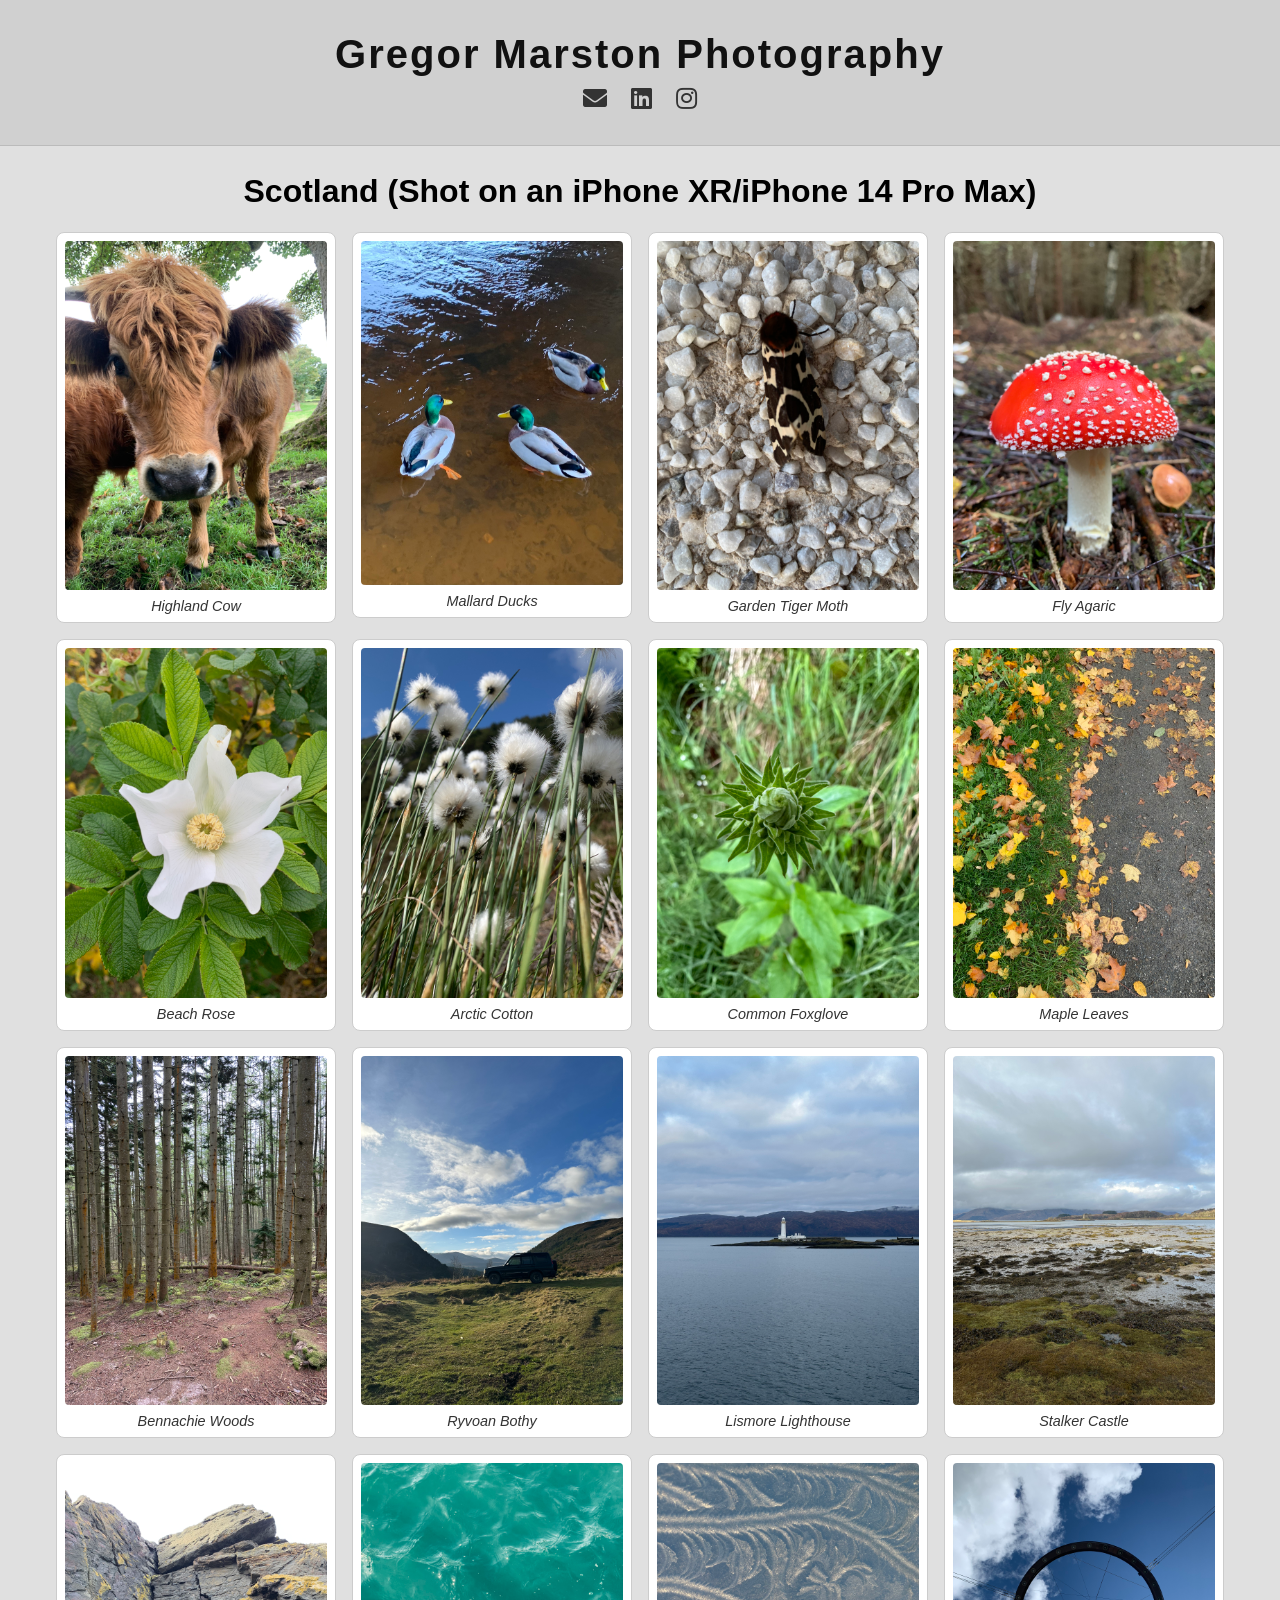
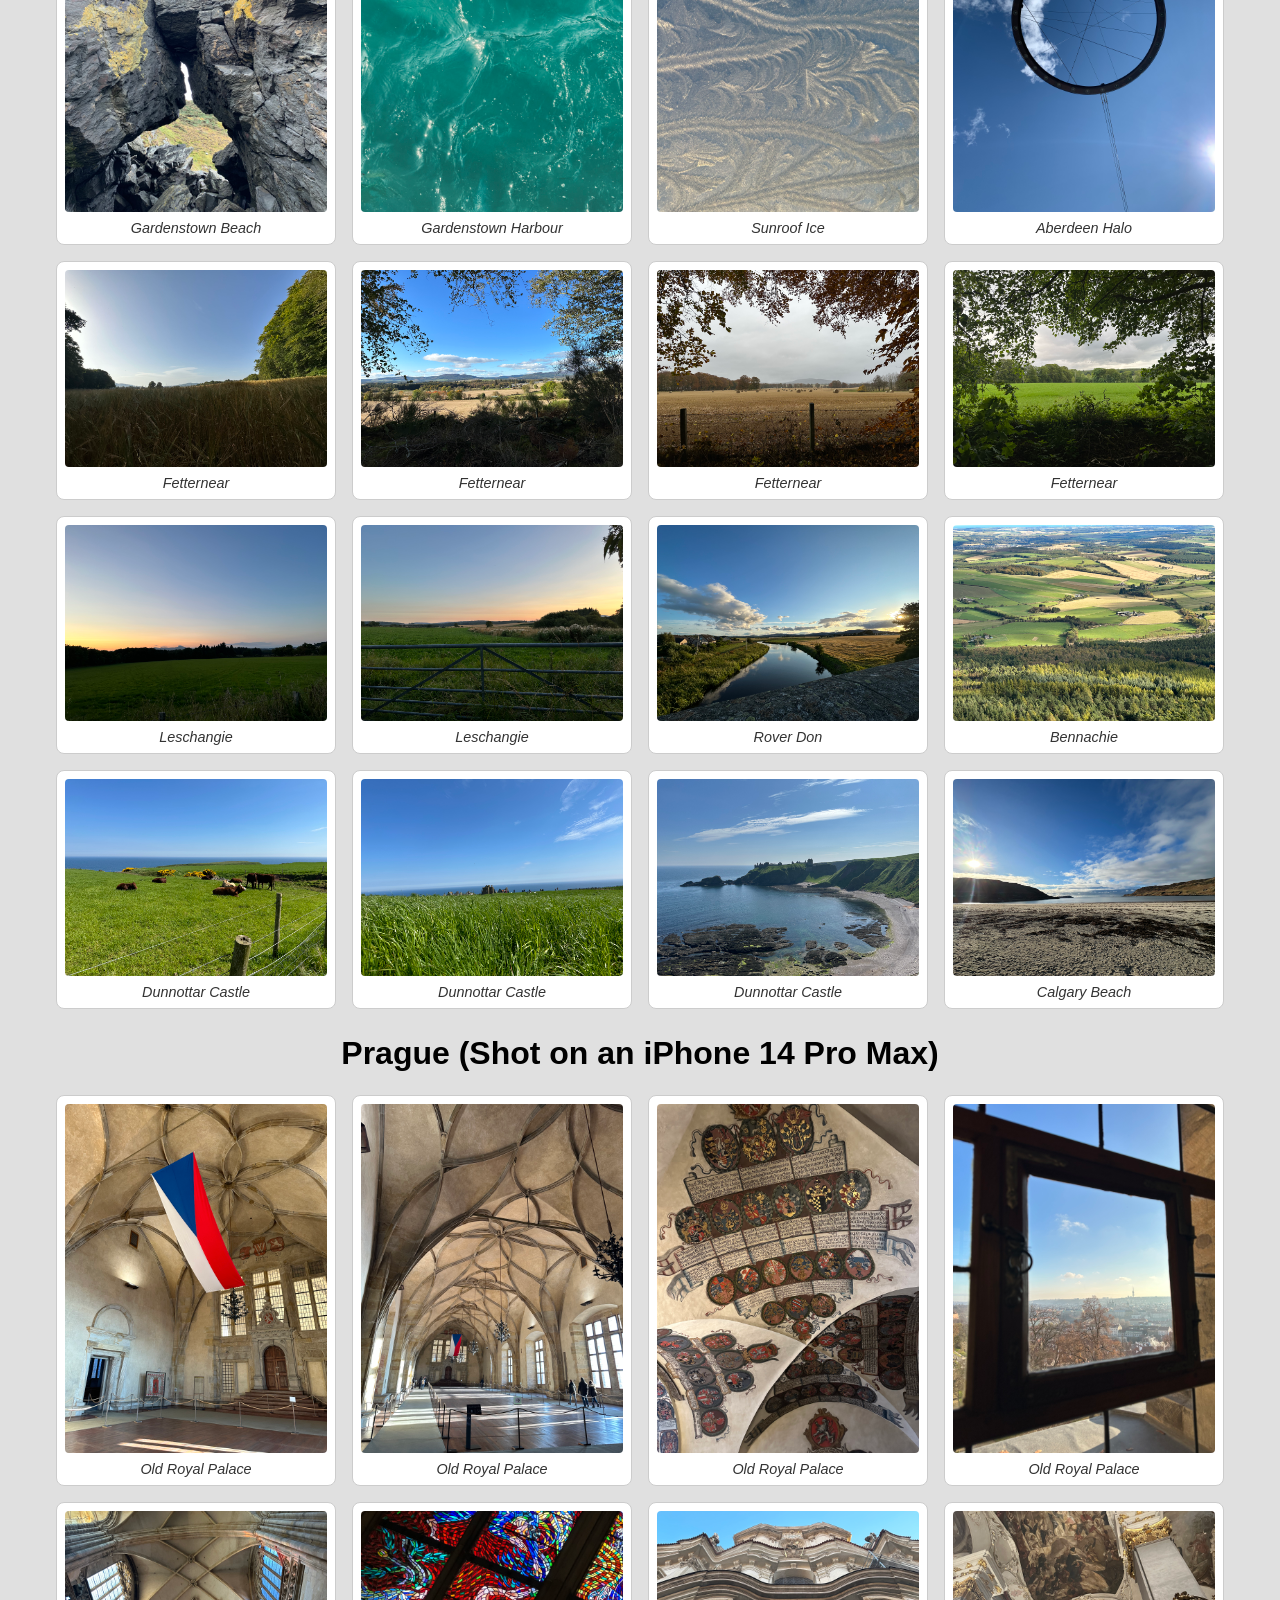
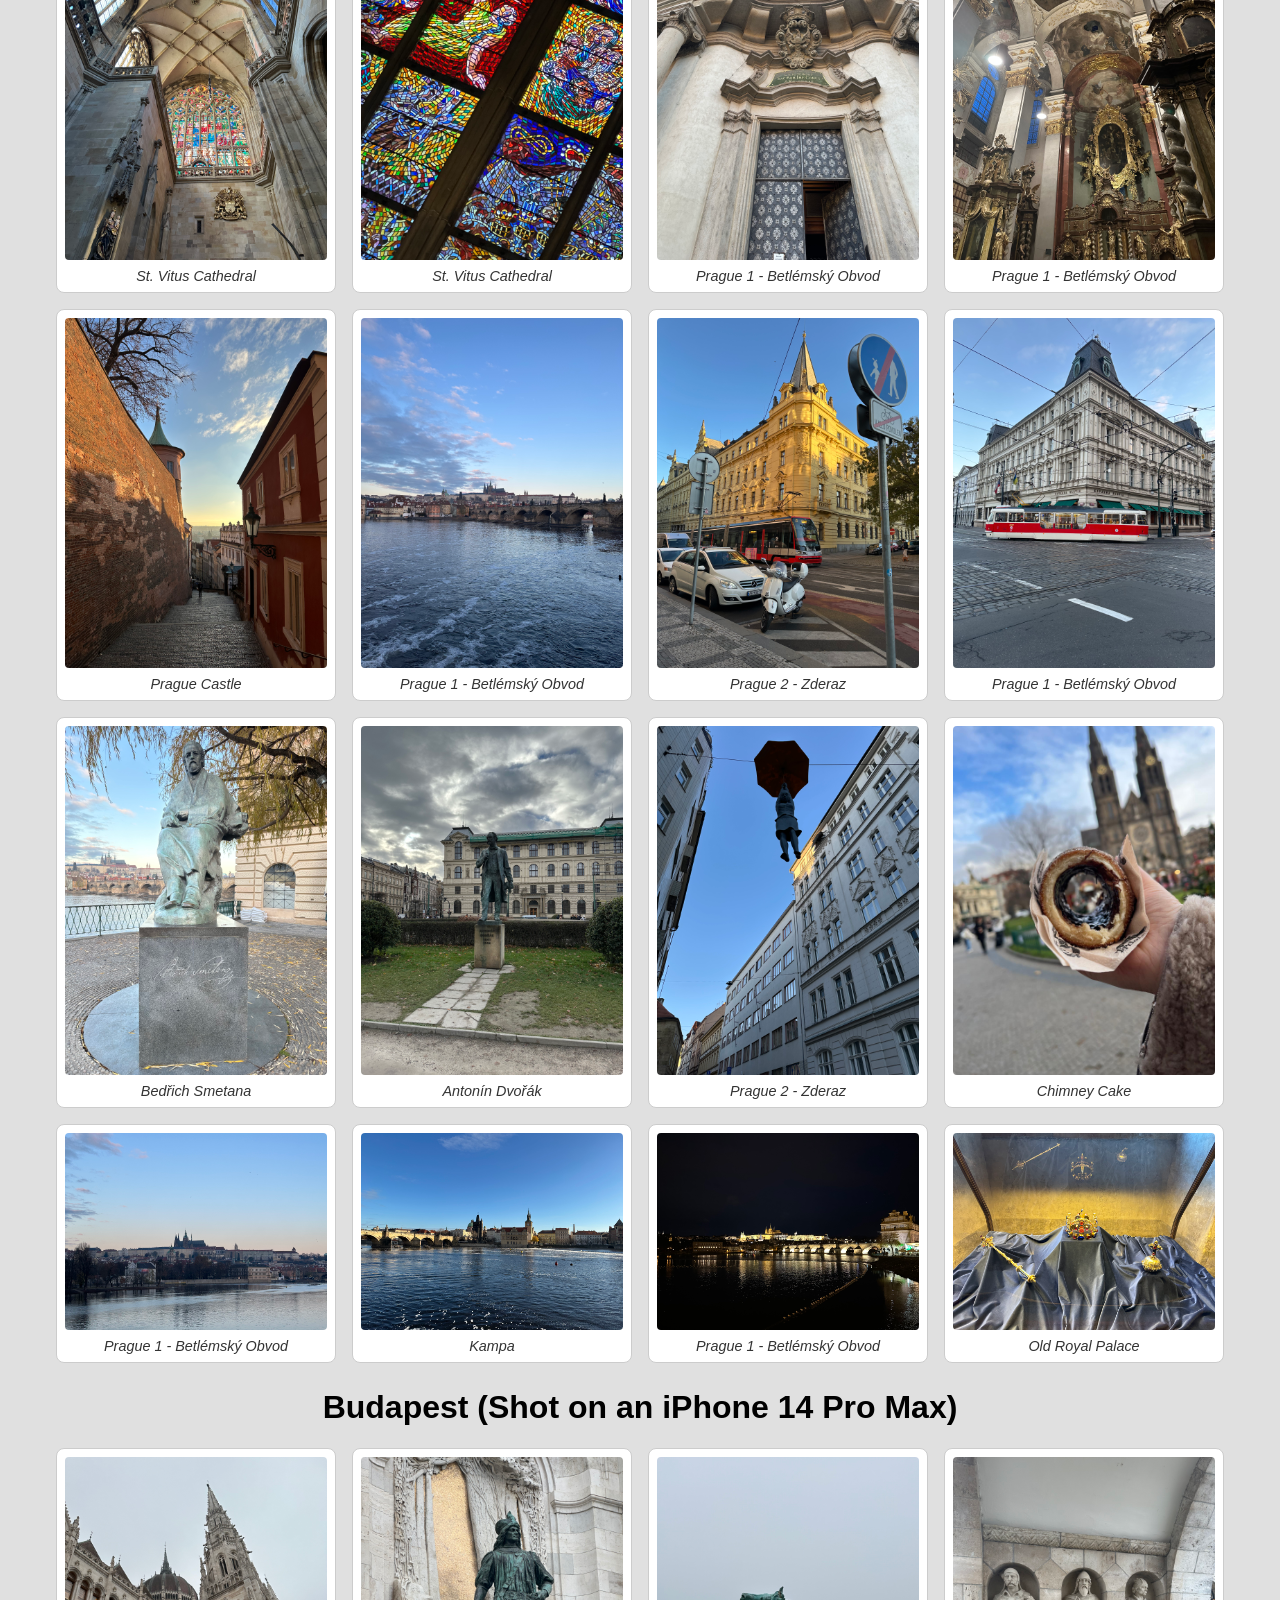
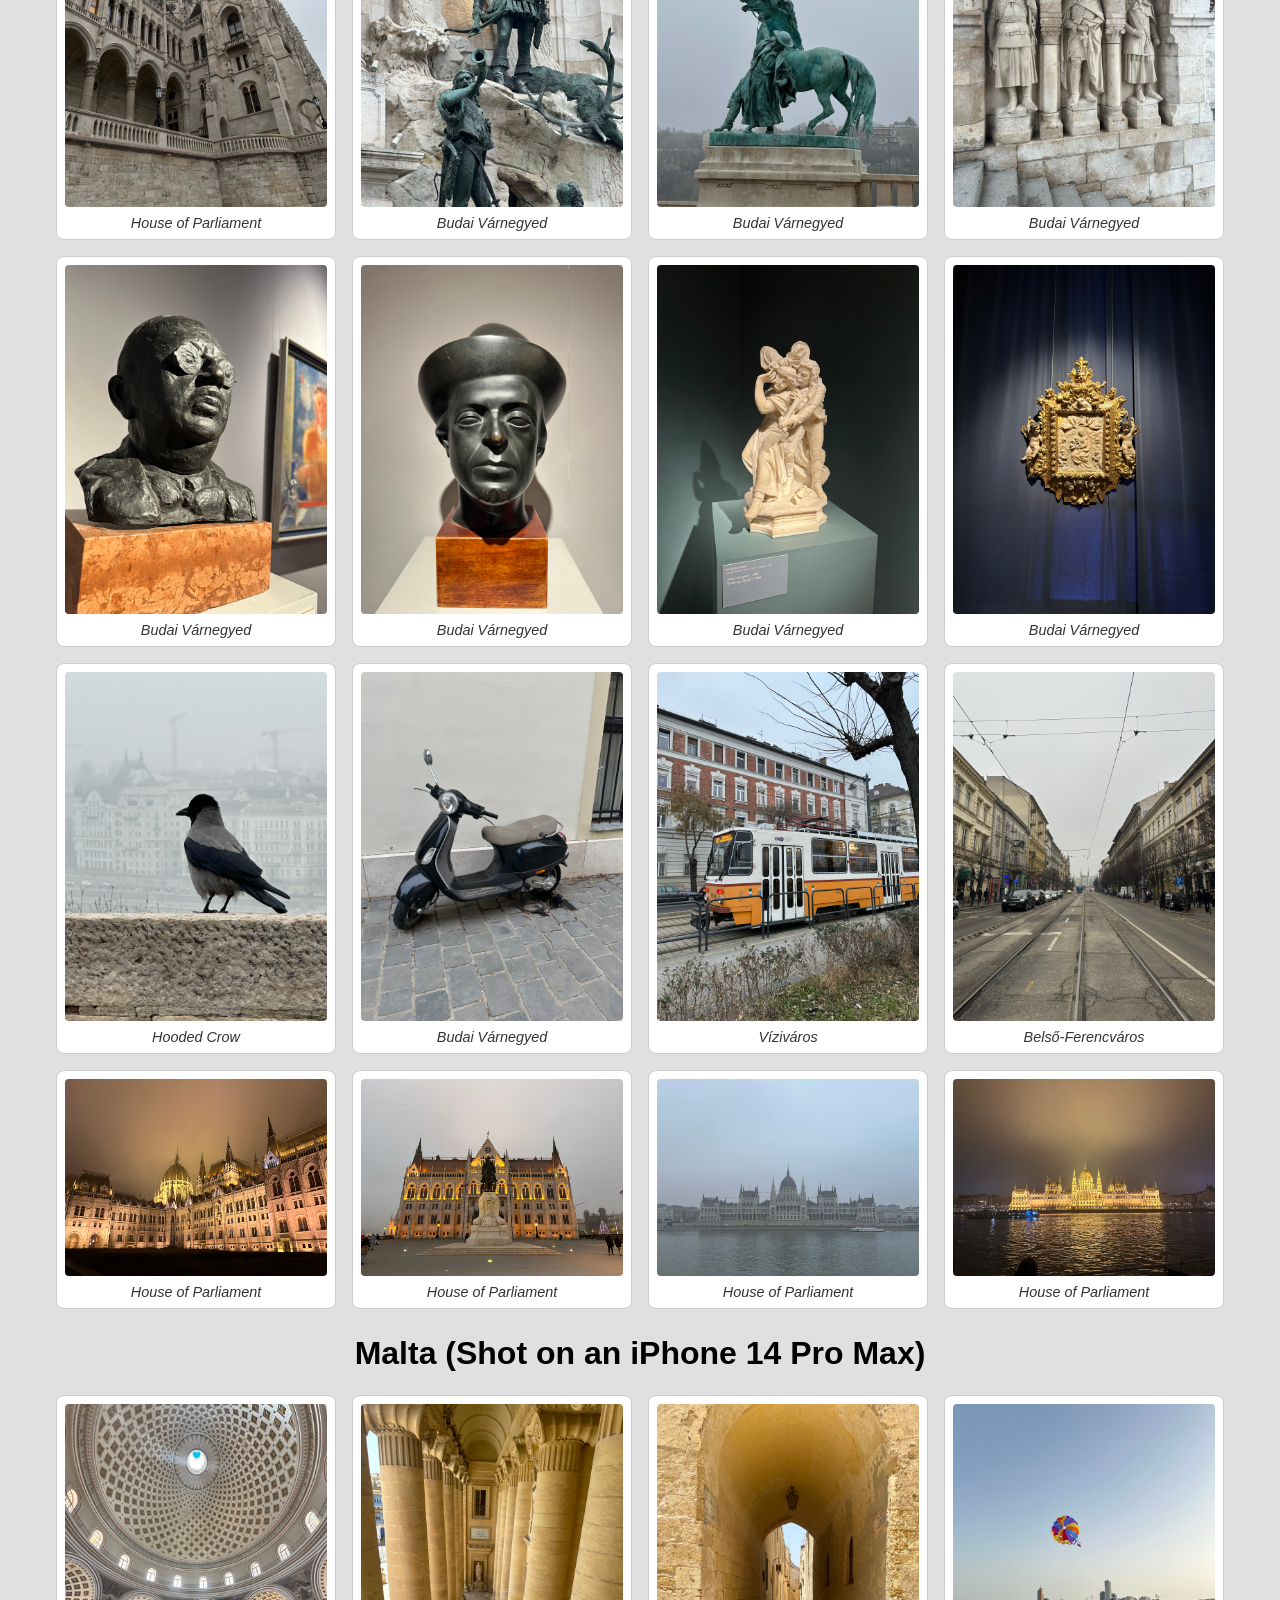
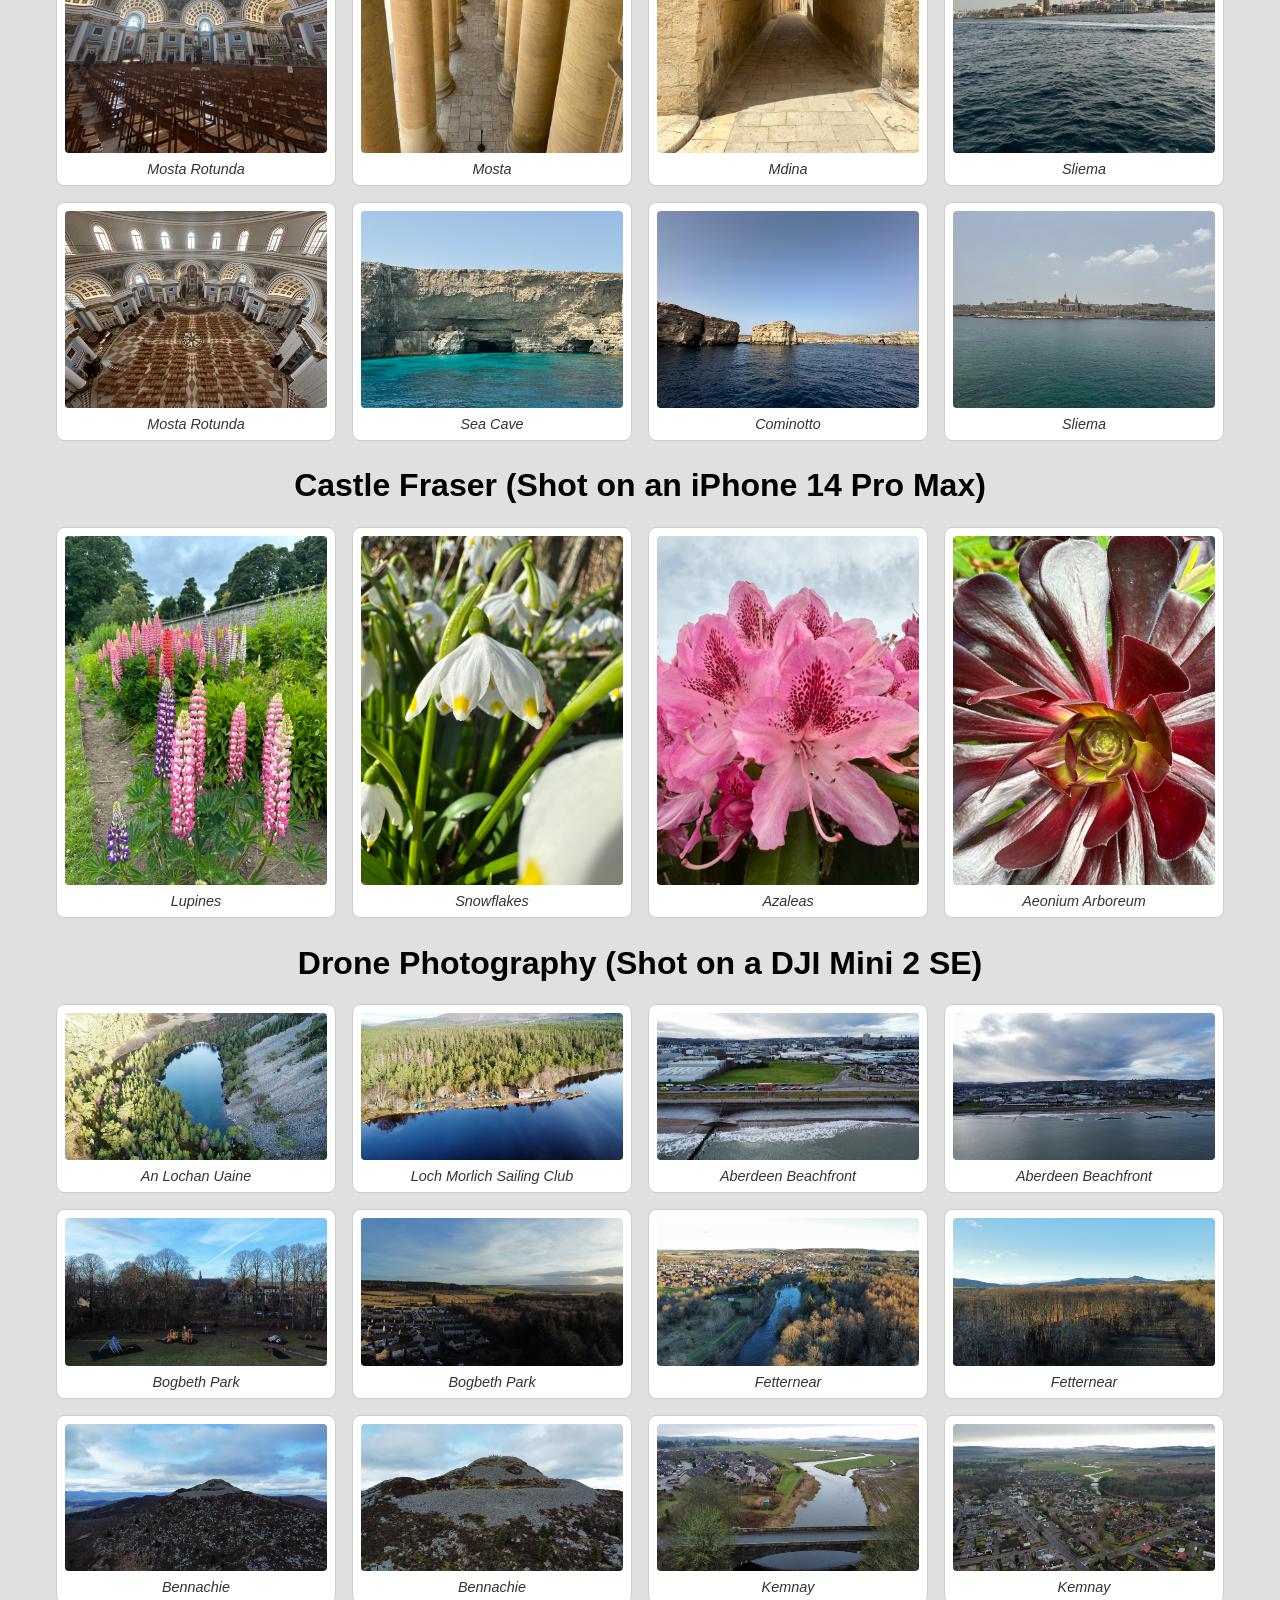
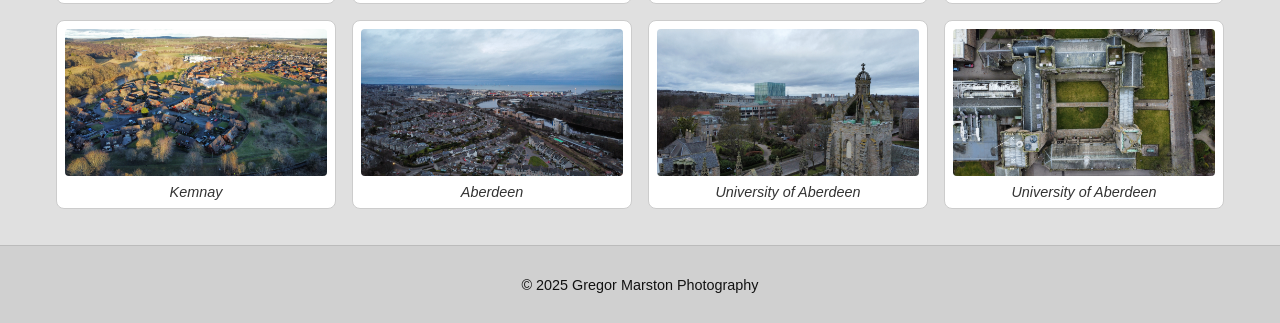
==== index.html @ 4f05575b "Gregor Marston Photography Version 1.0 fix" ====
<!--To-DO:

1. Add headings for each picture section (e.g., Scotland)
2. Add lightbox effect-->

<!DOCTYPE html>
<html lang="en">
<head>
    <meta charset="UTF-8" />
    <meta name="viewport" content="width=device-width, initial-scale=1.0" />
    <meta name="description" content="Photography by Gregor Marston" />
    <title>Gregor Marston Photography</title>
    <link rel="stylesheet" href="styles.css" />
    <!-- Add Font Awesome for icons -->
    <link href="https://cdnjs.cloudflare.com/ajax/libs/font-awesome/5.15.4/css/all.min.css" rel="stylesheet" />
</head>
<body>
    <header>
        <h1>Gregor Marston Photography</h1>
        <div class="social-links">
            <a href="mailto:gregormarston@me.com" target="_blank" class="social-icon">
                <i class="fas fa-envelope"></i> <!-- Email icon -->
            </a>
            <a href="https://www.linkedin.com/in/gregormarston/" target="_blank" class="social-icon">
                <i class="fab fa-linkedin"></i> <!-- LinkedIn icon -->
            </a>
            <a href="https://www.instagram.com/" target="_blank" class="social-icon">
                <i class="fab fa-instagram"></i> <!-- Instagram icon -->
            </a>
        </div>
    </header>

    <main>
        <section id="gallery">
            <h2>Scotland (Shot on an iPhone XR/iPhone 14 Pro Max)</h2>
            <div class="gallery-container">
                <figure>
                    <img src="pictures/scotland/scotland1.jpeg" alt="Cow" />
                    <figcaption>Highland Cow</figcaption>
                </figure>
                <figure>
                    <img src="pictures/scotland/scotland2.jpeg" alt="Ducks" />
                    <figcaption>Mallard Ducks</figcaption>
                </figure>
                <figure>
                    <img src="pictures/scotland/scotland3.jpeg" alt="Moth" />
                    <figcaption>Garden Tiger Moth</figcaption>
                </figure>
                <figure>
                    <img src="pictures/scotland/scotland4.jpeg" alt="Agaric" />
                    <figcaption>Fly Agaric</figcaption>
                </figure>
                <figure>
                    <img src="pictures/scotland/scotland5.jpeg" alt="Rose" />
                    <figcaption>Beach Rose</figcaption>
                </figure>
                <figure>
                    <img src="pictures/scotland/scotland6.jpeg" alt="Cotton" />
                    <figcaption>Arctic Cotton</figcaption>
                </figure>
                <figure>
                    <img src="pictures/scotland/scotland7.jpeg" alt="Foxglove" />
                    <figcaption>Common Foxglove</figcaption>
                </figure>
                <figure>
                    <img src="pictures/scotland/scotland8.jpeg" alt="Leaves" />
                    <figcaption>Maple Leaves</figcaption>
                </figure>
                <figure>
                    <img src="pictures/scotland/scotland9.jpeg" alt="Woods" />
                    <figcaption>Bennachie Woods</figcaption>
                </figure>
                <figure>
                    <img src="pictures/scotland/scotland10.jpeg" alt="Bothy" />
                    <figcaption>Ryvoan Bothy</figcaption>
                </figure>
                <figure>
                    <img src="pictures/scotland/scotland11.jpeg" alt="Lighthouse" />
                    <figcaption>Lismore Lighthouse</figcaption>
                </figure>
                <figure>
                    <img src="pictures/scotland/scotland12.jpeg" alt="Castle" />
                    <figcaption>Stalker Castle</figcaption>
                </figure>
                <figure>
                    <img src="pictures/scotland/scotland13.jpeg" alt="Beach" />
                    <figcaption>Gardenstown Beach</figcaption>
                </figure>
                <figure>
                    <img src="pictures/scotland/scotland14.jpeg" alt="Gardenstown" />
                    <figcaption>Gardenstown Harbour</figcaption>
                </figure>
                <figure>
                    <img src="pictures/scotland/scotland15.jpeg" alt="Sunroof" />
                    <figcaption>Sunroof Ice</figcaption>
                </figure>
                <figure>
                    <img src="pictures/scotland/scotland16.jpeg" alt="Halo" />
                    <figcaption>Aberdeen Halo</figcaption>
                </figure>
                <figure>
                    <img src="pictures/scotland/scotland17.jpeg" alt="Fetternear" />
                    <figcaption>Fetternear</figcaption>
                </figure>
                <figure>
                    <img src="pictures/scotland/scotland18.jpeg" alt="Fetternear" />
                    <figcaption>Fetternear</figcaption>
                </figure>
                <figure>
                    <img src="pictures/scotland/scotland19.jpeg" alt="Fetternear" />
                    <figcaption>Fetternear</figcaption>
                </figure>
                <figure>
                    <img src="pictures/scotland/scotland20.jpeg" alt="Fetternear" />
                    <figcaption>Fetternear</figcaption>
                </figure>
                <figure>
                    <img src="pictures/scotland/scotland21.jpeg" alt="Leschangie" />
                    <figcaption>Leschangie</figcaption>
                </figure>
                <figure>
                    <img src="pictures/scotland/scotland22.jpeg" alt="Leschangie" />
                    <figcaption>Leschangie</figcaption>
                </figure>
                <figure>
                    <img src="pictures/scotland/scotland23.jpeg" alt="Don" />
                    <figcaption>Rover Don</figcaption>
                </figure>
                <figure>
                    <img src="pictures/scotland/scotland24.jpeg" alt="Bennachie" />
                    <figcaption>Bennachie</figcaption>
                </figure>
                <figure>
                    <img src="pictures/scotland/scotland25.jpeg" alt="Dunnottar" />
                    <figcaption>Dunnottar Castle</figcaption>
                </figure>
                <figure>
                    <img src="pictures/scotland/scotland26.jpeg" alt="Dunnottar" />
                    <figcaption>Dunnottar Castle</figcaption>
                </figure>
                <figure>
                    <img src="pictures/scotland/scotland27.jpeg" alt="Dunnottar" />
                    <figcaption>Dunnottar Castle</figcaption>
                </figure>
                <figure>
                    <img src="pictures/scotland/scotland28.jpeg" alt="Calgary" />
                    <figcaption>Calgary Beach</figcaption>
                </figure>
                <!-- Add more photos here -->
            </div>
            <h2>Prague (Shot on an iPhone 14 Pro Max)</h2>
            <div class="gallery-container">
                <figure>
                    <img src="pictures/prague/prague1.jpeg" alt="Palace" />
                    <figcaption>Old Royal Palace</figcaption>
                </figure>
                <figure>
                    <img src="pictures/prague/prague2.jpeg" alt="Palace" />
                    <figcaption>Old Royal Palace</figcaption>
                </figure>
                <figure>
                    <img src="pictures/prague/prague3.jpeg" alt="Palace" />
                    <figcaption>Old Royal Palace</figcaption>
                </figure>
                <figure>
                    <img src="pictures/prague/prague4.jpeg" alt="Palace" />
                    <figcaption>Old Royal Palace</figcaption>
                </figure>
                <figure>
                    <img src="pictures/prague/prague5.jpeg" alt="Cathedral" />
                    <figcaption>St. Vitus Cathedral</figcaption>
                </figure>
                <figure>
                    <img src="pictures/prague/prague6.jpeg" alt="Cathedral" />
                    <figcaption>St. Vitus Cathedral</figcaption>
                </figure>
                <figure>
                    <img src="pictures/prague/prague7.jpeg" alt="Obvod" />
                    <figcaption>Prague 1 - Betlémský Obvod</figcaption>
                </figure>
                <figure>
                    <img src="pictures/prague/prague8.jpeg" alt="Obvod" />
                    <figcaption>Prague 1 - Betlémský Obvod</figcaption>
                </figure>
                <figure>
                    <img src="pictures/prague/prague9.jpeg" alt="Castle" />
                    <figcaption>Prague Castle</figcaption>
                </figure>
                <figure>
                    <img src="pictures/prague/prague10.jpeg" alt="Obvod" />
                    <figcaption>Prague 1 - Betlémský Obvod</figcaption>
                </figure>
                <figure>
                    <img src="pictures/prague/prague11.jpeg" alt="Zderaz" />
                    <figcaption>Prague 2 - Zderaz</figcaption>
                </figure>
                <figure>
                    <img src="pictures/prague/prague12.jpeg" alt="Obvod" />
                    <figcaption>Prague 1 - Betlémský Obvod</figcaption>
                </figure>
                <figure>
                    <img src="pictures/prague/prague13.jpeg" alt="Smetana" />
                    <figcaption>Bedřich Smetana</figcaption>
                </figure>
                <figure>
                    <img src="pictures/prague/prague14.jpeg" alt="Dvořák" />
                    <figcaption>Antonín Dvořák</figcaption>
                </figure>
                <figure>
                    <img src="pictures/prague/prague15.jpeg" alt="Zderaz" />
                    <figcaption>Prague 2 - Zderaz</figcaption>
                </figure>
                <figure>
                    <img src="pictures/prague/prague16.jpg" alt="Cake" />
                    <figcaption>Chimney Cake</figcaption>
                </figure>
                <figure>
                    <img src="pictures/prague/prague17.jpeg" alt="Obvod" />
                    <figcaption>Prague 1 - Betlémský Obvod</figcaption>
                </figure>
                <figure>
                    <img src="pictures/prague/prague18.jpeg" alt="Kampa" />
                    <figcaption>Kampa</figcaption>
                </figure>
                <figure>
                    <img src="pictures/prague/prague19.jpeg" alt="Obvod" />
                    <figcaption>Prague 1 - Betlémský Obvod</figcaption>
                </figure>
                <figure>
                    <img src="pictures/prague/prague20.jpeg" alt="Palace" />
                    <figcaption>Old Royal Palace</figcaption>
                </figure>
                <!-- Add more photos here -->
            </div>
            <h2>Budapest (Shot on an iPhone 14 Pro Max)</h2>
            <div class="gallery-container">
                <figure>
                    <img src="pictures/budapest/budapest1.jpeg" alt="Parliament" />
                    <figcaption>House of Parliament</figcaption>
                </figure>
                <figure>
                    <img src="pictures/budapest/budapest2.jpeg" alt="Budai" />
                    <figcaption>Budai Várnegyed</figcaption>
                </figure>
                <figure>
                    <img src="pictures/budapest/budapest3.jpeg" alt="Budai" />
                    <figcaption>Budai Várnegyed</figcaption>
                </figure>
                <figure>
                    <img src="pictures/budapest/budapest4.jpeg" alt="Budai" />
                    <figcaption>Budai Várnegyed</figcaption>
                </figure>
                <figure>
                    <img src="pictures/budapest/budapest5.jpeg" alt="Budai" />
                    <figcaption>Budai Várnegyed</figcaption>
                </figure>
                <figure>
                    <img src="pictures/budapest/budapest6.jpeg" alt="Budai" />
                    <figcaption>Budai Várnegyed</figcaption>
                </figure>
                <figure>
                    <img src="pictures/budapest/budapest7.jpeg" alt="Budai" />
                    <figcaption>Budai Várnegyed</figcaption>
                </figure>
                <figure>
                    <img src="pictures/budapest/budapest8.jpeg" alt="Budai" />
                    <figcaption>Budai Várnegyed</figcaption>
                </figure>
                <figure>
                    <img src="pictures/budapest/budapest9.jpeg" alt="Crow" />
                    <figcaption>Hooded Crow</figcaption>
                </figure>
                <figure>
                    <img src="pictures/budapest/budapest10.jpeg" alt="Budai" />
                    <figcaption>Budai Várnegyed</figcaption>
                </figure>
                <figure>
                    <img src="pictures/budapest/budapest11.jpeg" alt="Víziváros" />
                    <figcaption>Víziváros</figcaption>
                </figure>
                <figure>
                    <img src="pictures/budapest/budapest12.jpeg" alt="Belső" />
                    <figcaption>Belső-Ferencváros</figcaption>
                </figure>
                <figure>
                    <img src="pictures/budapest/budapest13.jpeg" alt="Parliament" />
                    <figcaption>House of Parliament</figcaption>
                </figure>
                <figure>
                    <img src="pictures/budapest/budapest14.jpeg" alt="Parliament" />
                    <figcaption>House of Parliament</figcaption>
                </figure>
                <figure>
                    <img src="pictures/budapest/budapest15.jpeg" alt="Parliament" />
                    <figcaption>House of Parliament</figcaption>
                </figure>
                <figure>
                    <img src="pictures/budapest/budapest16.jpeg" alt="Parliament" />
                    <figcaption>House of Parliament</figcaption>
                </figure>
                <!-- Add more photos here -->
            </div>
            <h2>Malta (Shot on an iPhone 14 Pro Max)</h2>
            <div class="gallery-container">
                <figure>
                    <img src="pictures/malta/malta1.jpeg" alt="Rotunda" />
                    <figcaption>Mosta Rotunda</figcaption>
                </figure>
                <figure>
                    <img src="pictures/malta/malta2.jpeg" alt="Mosta" />
                    <figcaption>Mosta</figcaption>
                </figure>
                <figure>
                    <img src="pictures/malta/malta3.jpeg" alt="Mdina" />
                    <figcaption>Mdina</figcaption>
                </figure>
                <figure>
                    <img src="pictures/malta/malta4.jpeg" alt="Sliema" />
                    <figcaption>Sliema</figcaption>
                </figure>
                <figure>
                    <img src="pictures/malta/malta5.jpeg" alt="Rotunda" />
                    <figcaption>Mosta Rotunda</figcaption>
                </figure>
                <figure>
                    <img src="pictures/malta/malta6.jpeg" alt="Cave" />
                    <figcaption>Sea Cave</figcaption>
                </figure>
                <figure>
                    <img src="pictures/malta/malta7.jpeg" alt="Cominotto" />
                    <figcaption>Cominotto</figcaption>
                </figure>
                <figure>
                    <img src="pictures/malta/malta8.jpeg" alt="Sliema" />
                    <figcaption>Sliema</figcaption>
                </figure>
                <!-- Add more photos here -->
            </div>
            <h2>Castle Fraser (Shot on an iPhone 14 Pro Max)</h2>
            <div class="gallery-container">
                <figure>
                    <img src="pictures/castle/castle1.jpeg" alt="Lupines" />
                    <figcaption>Lupines</figcaption>
                </figure>
                <figure>
                    <img src="pictures/castle/castle2.jpeg" alt="Snowflakes" />
                    <figcaption>Snowflakes</figcaption>
                </figure>
                <figure>
                    <img src="pictures/castle/castle3.jpeg" alt="Azaleas" />
                    <figcaption>Azaleas</figcaption>
                </figure>
                <figure>
                    <img src="pictures/castle/castle4.jpeg" alt="Arboreum" />
                    <figcaption>Aeonium Arboreum</figcaption>
                </figure>
                <!-- Add more photos here -->
            </div>
            <h2>Drone Photography (Shot on a DJI Mini 2 SE)</h2>
            <div class="gallery-container">
                <figure>
                    <img src="pictures/drone/drone1.jpg" alt="Uaine" />
                    <figcaption>An Lochan Uaine</figcaption>
                </figure>
                <figure>
                    <img src="pictures/drone/drone2.jpg" alt="Morlich" />
                    <figcaption>Loch Morlich Sailing Club</figcaption>
                </figure>
                <figure>
                    <img src="pictures/drone/drone3.jpg" alt="Beachfront" />
                    <figcaption>Aberdeen Beachfront</figcaption>
                </figure>
                <figure>
                    <img src="pictures/drone/drone4.jpg" alt="Beachfront" />
                    <figcaption>Aberdeen Beachfront</figcaption>
                </figure>
                <figure>
                    <img src="pictures/drone/drone5.jpg" alt="Bogbeth" />
                    <figcaption>Bogbeth Park</figcaption>
                </figure>
                <figure>
                    <img src="pictures/drone/drone6.jpg" alt="Bogbeth" />
                    <figcaption>Bogbeth Park</figcaption>
                </figure>
                <figure>
                    <img src="pictures/drone/drone7.jpg" alt="Fetternear" />
                    <figcaption>Fetternear</figcaption>
                </figure>
                <figure>
                    <img src="pictures/drone/drone8.jpg" alt="Fetternear" />
                    <figcaption>Fetternear</figcaption>
                </figure>
                <figure>
                    <img src="pictures/drone/drone9.jpg" alt="Bennachie" />
                    <figcaption>Bennachie</figcaption>
                </figure>
                <figure>
                    <img src="pictures/drone/drone10.jpg" alt="Bennachie" />
                    <figcaption>Bennachie</figcaption>
                </figure>
                <figure>
                    <img src="pictures/drone/drone11.jpg" alt="Kemnay" />
                    <figcaption>Kemnay</figcaption>
                </figure>
                <figure>
                    <img src="pictures/drone/drone12.jpg" alt="Kemnay" />
                    <figcaption>Kemnay</figcaption>
                </figure>
                <figure>
                    <img src="pictures/drone/drone13.jpg" alt="Kemnay" />
                    <figcaption>Kemnay</figcaption>
                </figure>
                <figure>
                    <img src="pictures/drone/drone14.jpg" alt="Aberdeen" />
                    <figcaption>Aberdeen</figcaption>
                </figure>
                <figure>
                    <img src="pictures/drone/drone15.jpg" alt="Aberdeen" />
                    <figcaption>University of Aberdeen</figcaption>
                </figure>
                <figure>
                    <img src="pictures/drone/drone16.jpg" alt="Aberdeen" />
                    <figcaption>University of Aberdeen</figcaption>
                </figure>
                <!-- Add more photos here -->
            </div>
        </section>
    </main>

    <footer>
        <p>&copy; 2025 Gregor Marston Photography</p>
    </footer>

    <div id="lightbox" class="hidden">
        <span class="close">&times;</span>
        <img id="lightbox-img" src="" alt="Large view" />
    </div>

    <!-- Script File -->
    <script src="script.js"></script>
</body>
</html>
---- styles.css ----
/* Reset & Base Styles */
body {
    font-family: Arial, sans-serif;
    margin: 0;
    padding: 0;
    background-color: #e0e0e0; /* Light grey background */
    color: #111; /* Black text */
}

/* Header */
header {
    text-align: center;
    padding: 2rem 1rem;
    background-color: #d0d0d0; /* Slightly darker grey header */
    color: #111; /* Black text */
    border-bottom: 1px solid #bbb;
    margin-bottom: 1.5em; /* Add space below header */
}


.social-links {
    display: flex;
    justify-content: center;
    gap: 1.5em;
    margin-top: 0.5em; /* Space between header and icons */
}

.social-icon {
    font-size: 1.5em; /* Make the icons bigger */
    color: #333; /* Set icon color */
    text-decoration: none;
}

.social-icon:hover {
    color: #0073e6; /* Change color on hover */
}

h1 {
    margin: 0;
    font-size: 2.5rem;
    letter-spacing: 2px;
}

#gallery {
    max-width: 1200px;
    margin: 0 auto;
}

#gallery h2 {
    text-align: center;
    font-size: 2em;
    margin-bottom: 0.7em;
    color: black; /* or whatever suits your color scheme */
}

/* Gallery Section */
.gallery-container {
    display: grid;
    grid-template-columns: repeat(auto-fit, minmax(250px, 1fr));
    gap: 1em;
    padding: 0 1em;
    box-sizing: border-box;
    align-items: start; /* 👈 ensures each item aligns to the top, not stretched */
}

.gallery-container figure {
    background-color: white;
    border: 1px solid #ccc;
    border-radius: 8px;
    padding: 0.5em;
    margin: 0;
    display: flex;
    flex-direction: column;
    align-items: center;
    width: fit-content; /* 👈 hug image width */
}

.gallery-container img {
    display: block;
    max-width: 100%;
    height: auto;
    border-radius: 4px;
}

.gallery-container figcaption {
    margin-top: 0.5rem;
    font-style: italic;
    color: #333; /* Dark grey for captions */
}

figcaption {
    margin-top: 0.5em;
    font-size: 0.9em;
    color: #333;
}

/* Footer */
footer {
    text-align: center;
    padding: 1rem;
    background-color: #d0d0d0;
    font-size: 0.9rem;
    color: #111;
    border-top: 1px solid #bbb;
    margin-top: 2.5em;
}

/* Lightbox styles */
#lightbox {
    position: fixed;
    top: 0;
    left: 0;
    width: 100%;
    height: 100%;
    background: rgba(0, 0, 0, 0.85);
    display: flex;
    justify-content: center;
    align-items: center;
    z-index: 1000;
}

#lightbox img {
    max-width: 90%;
    max-height: 80%;
    border: 3px solid white;
    box-shadow: 0 0 20px #000;
    border-radius: 8px;
}

#lightbox.hidden {
    display: none;
}

#lightbox .close {
    position: absolute;
    top: 30px;
    right: 50px;
    font-size: 40px;
    color: white;
    cursor: pointer;
}
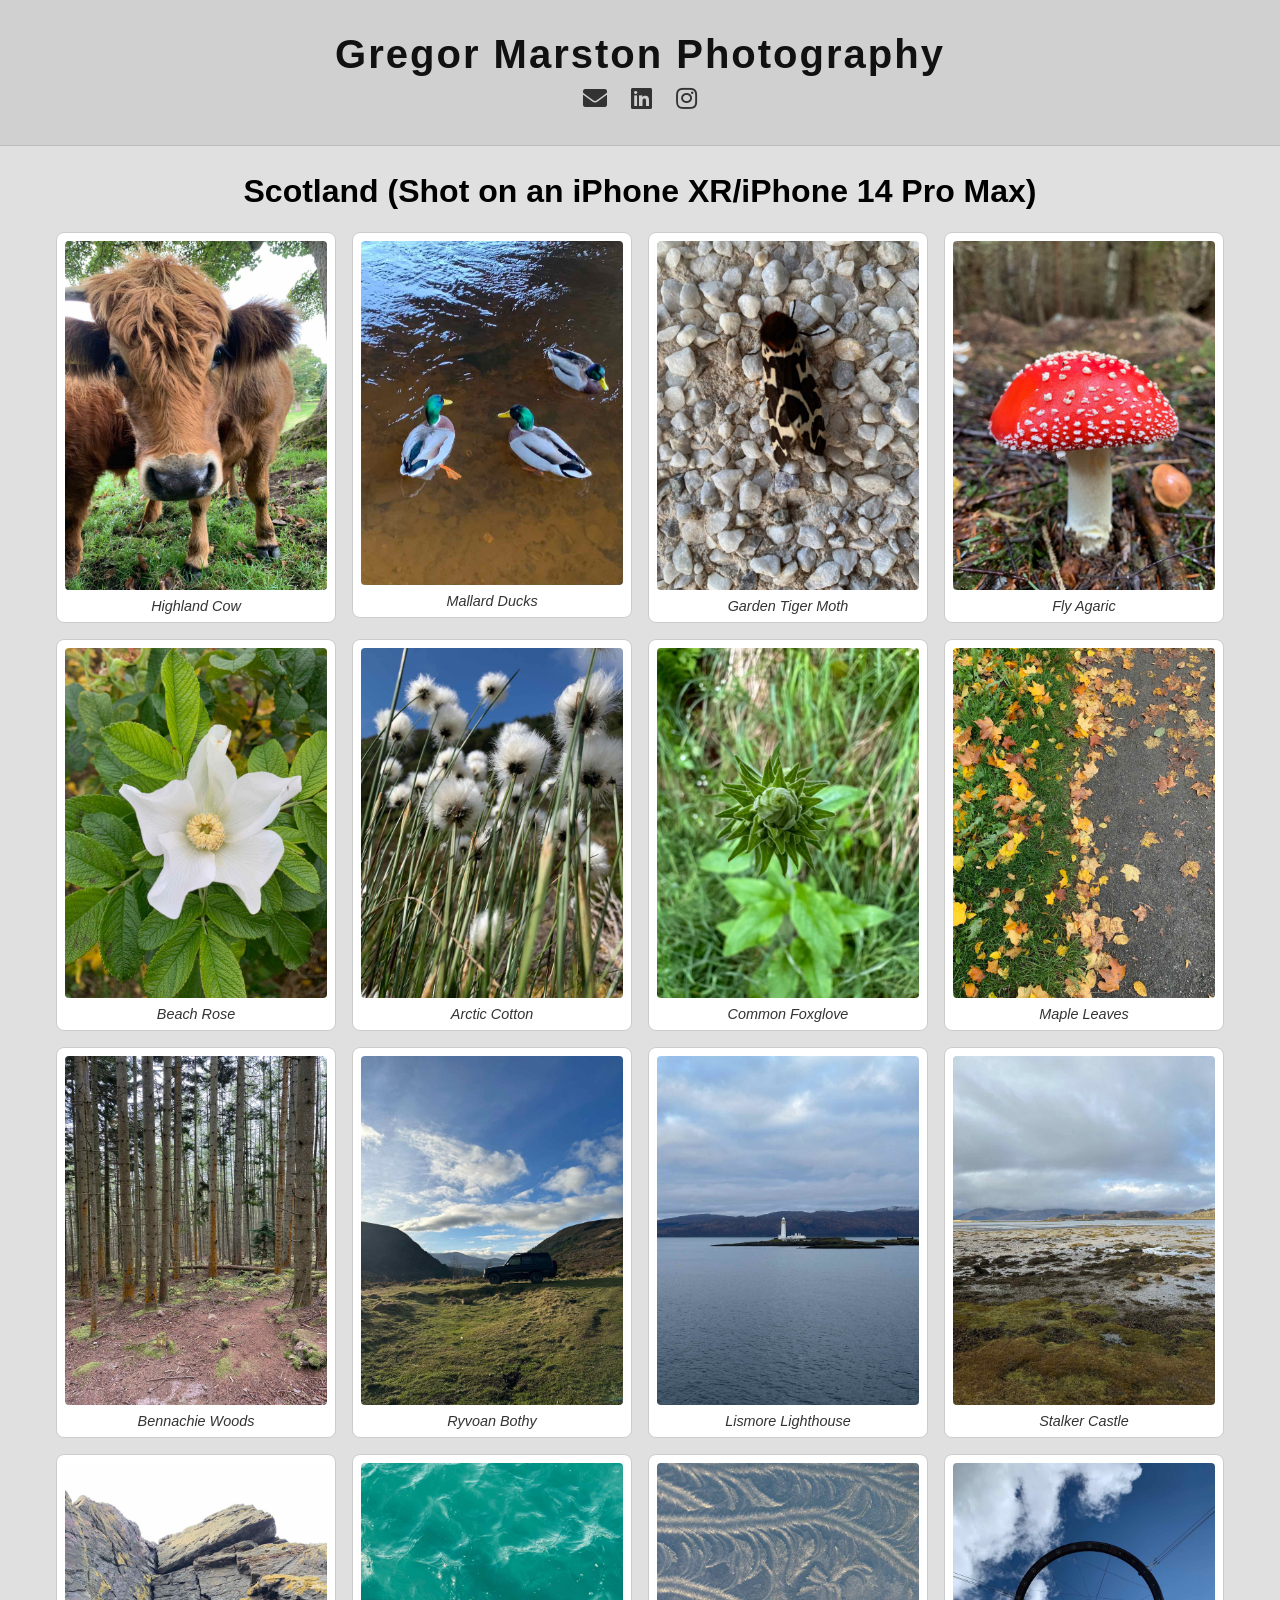
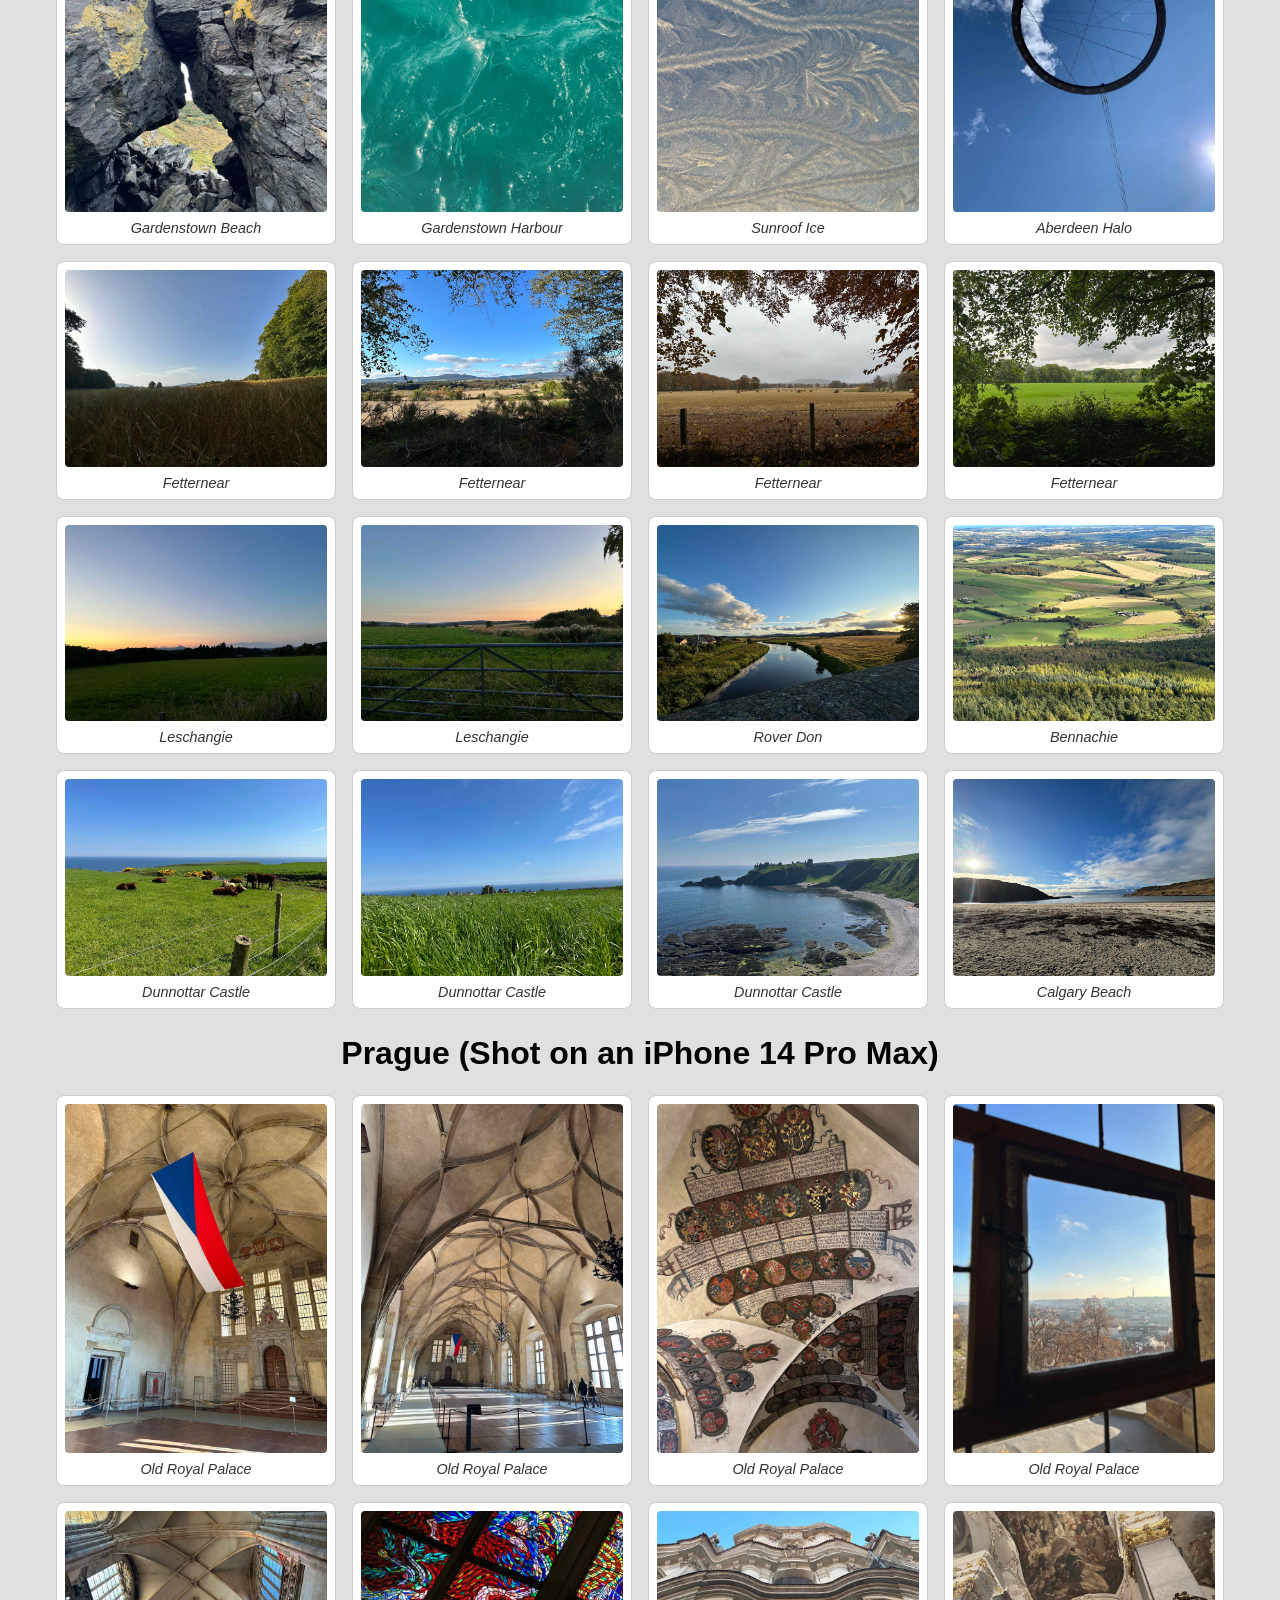
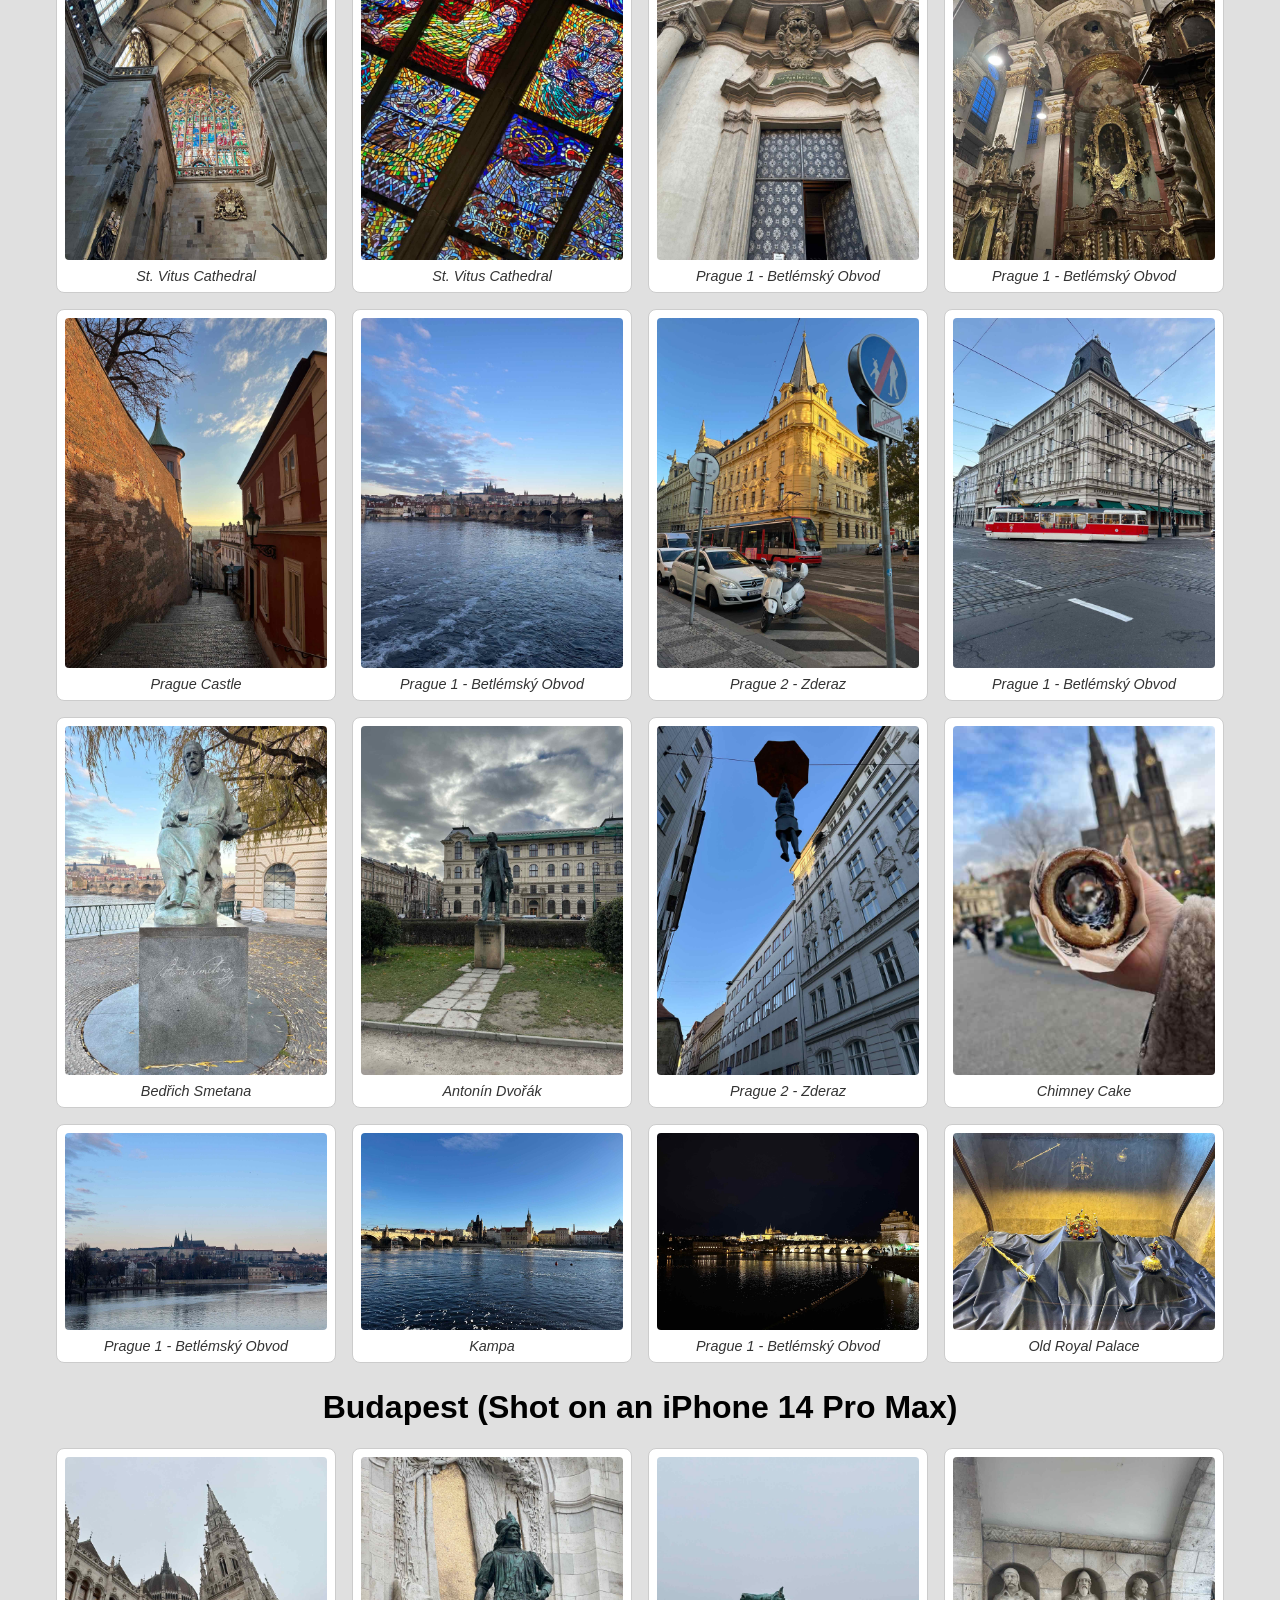
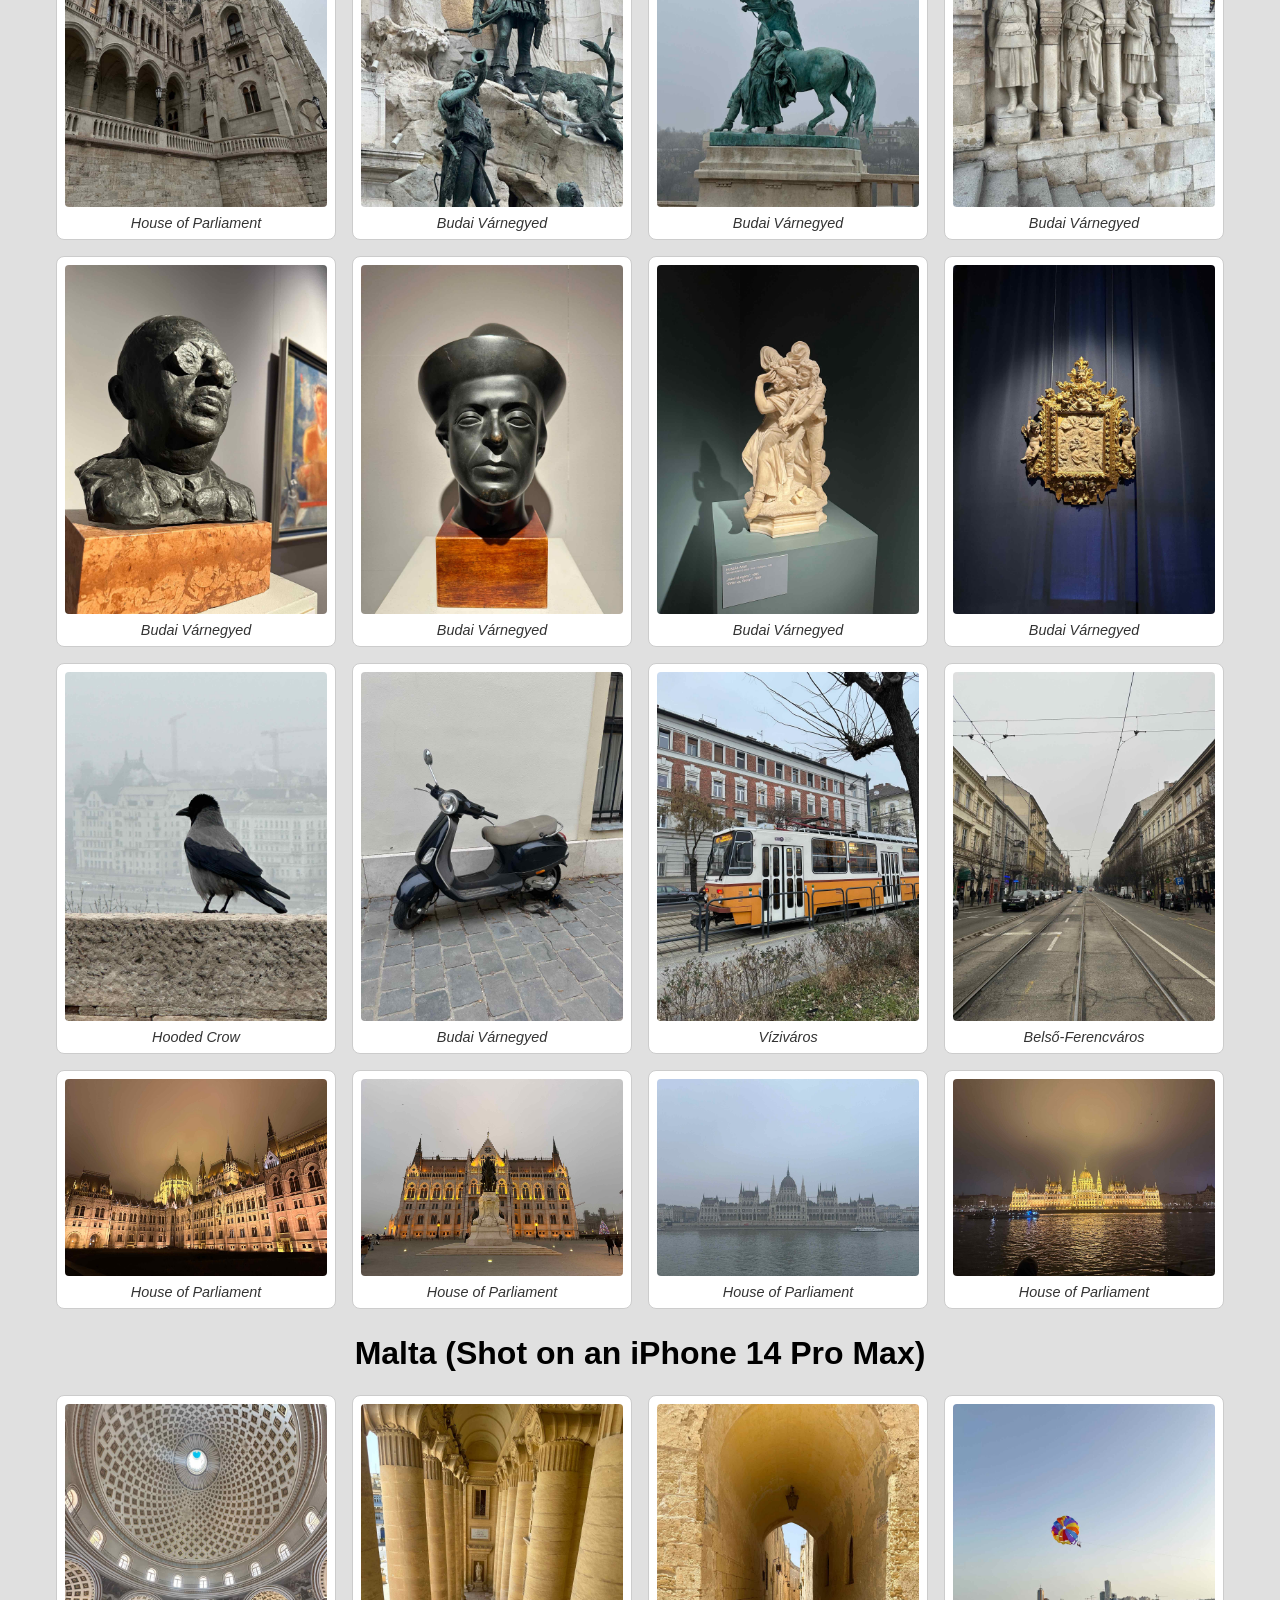
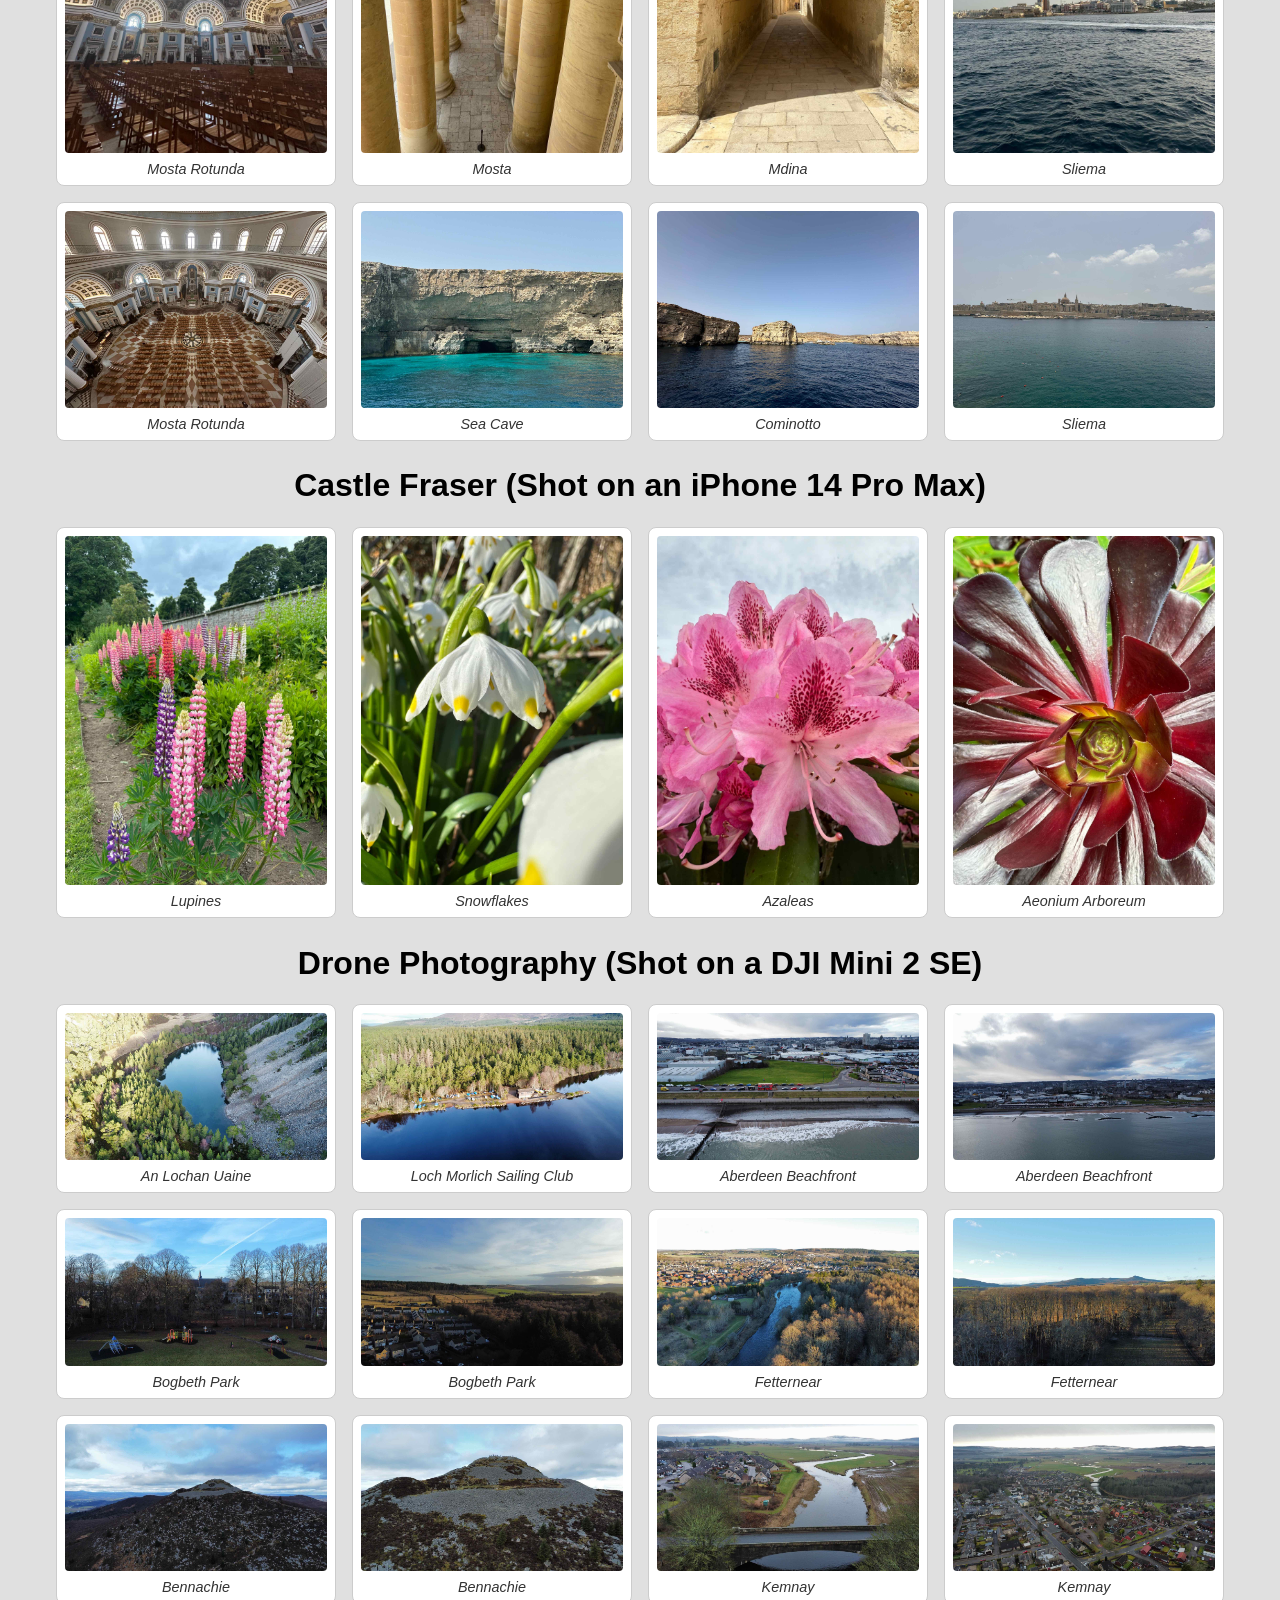
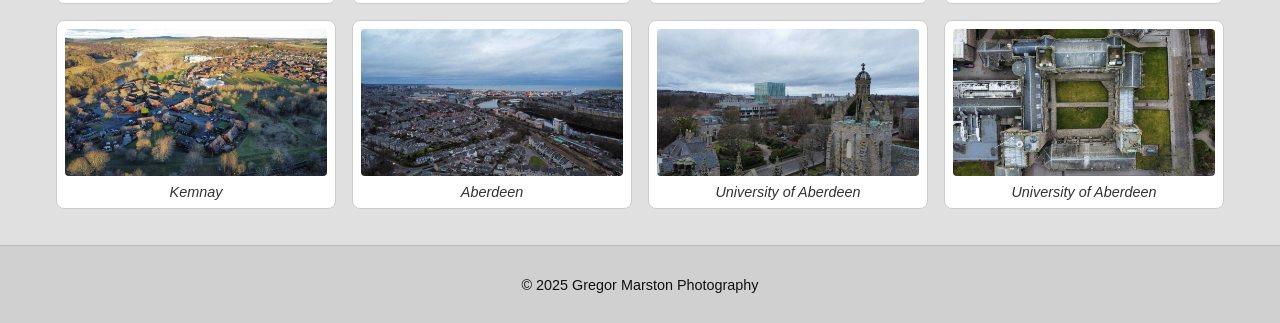
==== commit f5cbe6e3: "image extensions fix" ====
--- a/index.html
+++ b/index.html
@@ -1,8 +1,3 @@
-<!--To-DO:
-
-1. Add headings for each picture section (e.g., Scotland)
-2. Add lightbox effect-->
-
 <!DOCTYPE html>
 <html lang="en">
 <head>
@@ -35,115 +30,115 @@
             <h2>Scotland (Shot on an iPhone XR/iPhone 14 Pro Max)</h2>
             <div class="gallery-container">
                 <figure>
-                    <img src="pictures/scotland/scotland1.jpeg" alt="Cow" />
+                    <img src="pictures/scotland/scotland1.jpg" alt="Cow" />
                     <figcaption>Highland Cow</figcaption>
                 </figure>
                 <figure>
-                    <img src="pictures/scotland/scotland2.jpeg" alt="Ducks" />
+                    <img src="pictures/scotland/scotland2.jpg" alt="Ducks" />
                     <figcaption>Mallard Ducks</figcaption>
                 </figure>
                 <figure>
-                    <img src="pictures/scotland/scotland3.jpeg" alt="Moth" />
+                    <img src="pictures/scotland/scotland3.jpg" alt="Moth" />
                     <figcaption>Garden Tiger Moth</figcaption>
                 </figure>
                 <figure>
-                    <img src="pictures/scotland/scotland4.jpeg" alt="Agaric" />
+                    <img src="pictures/scotland/scotland4.jpg" alt="Agaric" />
                     <figcaption>Fly Agaric</figcaption>
                 </figure>
                 <figure>
-                    <img src="pictures/scotland/scotland5.jpeg" alt="Rose" />
+                    <img src="pictures/scotland/scotland5.jpg" alt="Rose" />
                     <figcaption>Beach Rose</figcaption>
                 </figure>
                 <figure>
-                    <img src="pictures/scotland/scotland6.jpeg" alt="Cotton" />
+                    <img src="pictures/scotland/scotland6.jpg" alt="Cotton" />
                     <figcaption>Arctic Cotton</figcaption>
                 </figure>
                 <figure>
-                    <img src="pictures/scotland/scotland7.jpeg" alt="Foxglove" />
+                    <img src="pictures/scotland/scotland7.jpg" alt="Foxglove" />
                     <figcaption>Common Foxglove</figcaption>
                 </figure>
                 <figure>
-                    <img src="pictures/scotland/scotland8.jpeg" alt="Leaves" />
+                    <img src="pictures/scotland/scotland8.jpg" alt="Leaves" />
                     <figcaption>Maple Leaves</figcaption>
                 </figure>
                 <figure>
-                    <img src="pictures/scotland/scotland9.jpeg" alt="Woods" />
+                    <img src="pictures/scotland/scotland9.jpg" alt="Woods" />
                     <figcaption>Bennachie Woods</figcaption>
                 </figure>
                 <figure>
-                    <img src="pictures/scotland/scotland10.jpeg" alt="Bothy" />
+                    <img src="pictures/scotland/scotland10.jpg" alt="Bothy" />
                     <figcaption>Ryvoan Bothy</figcaption>
                 </figure>
                 <figure>
-                    <img src="pictures/scotland/scotland11.jpeg" alt="Lighthouse" />
+                    <img src="pictures/scotland/scotland11.jpg" alt="Lighthouse" />
                     <figcaption>Lismore Lighthouse</figcaption>
                 </figure>
                 <figure>
-                    <img src="pictures/scotland/scotland12.jpeg" alt="Castle" />
+                    <img src="pictures/scotland/scotland12.jpg" alt="Castle" />
                     <figcaption>Stalker Castle</figcaption>
                 </figure>
                 <figure>
-                    <img src="pictures/scotland/scotland13.jpeg" alt="Beach" />
+                    <img src="pictures/scotland/scotland13.jpg" alt="Beach" />
                     <figcaption>Gardenstown Beach</figcaption>
                 </figure>
                 <figure>
-                    <img src="pictures/scotland/scotland14.jpeg" alt="Gardenstown" />
+                    <img src="pictures/scotland/scotland14.jpg" alt="Gardenstown" />
                     <figcaption>Gardenstown Harbour</figcaption>
                 </figure>
                 <figure>
-                    <img src="pictures/scotland/scotland15.jpeg" alt="Sunroof" />
+                    <img src="pictures/scotland/scotland15.jpg" alt="Sunroof" />
                     <figcaption>Sunroof Ice</figcaption>
                 </figure>
                 <figure>
-                    <img src="pictures/scotland/scotland16.jpeg" alt="Halo" />
+                    <img src="pictures/scotland/scotland16.jpg" alt="Halo" />
                     <figcaption>Aberdeen Halo</figcaption>
                 </figure>
                 <figure>
-                    <img src="pictures/scotland/scotland17.jpeg" alt="Fetternear" />
-                    <figcaption>Fetternear</figcaption>
-                </figure>
-                <figure>
-                    <img src="pictures/scotland/scotland18.jpeg" alt="Fetternear" />
-                    <figcaption>Fetternear</figcaption>
-                </figure>
-                <figure>
-                    <img src="pictures/scotland/scotland19.jpeg" alt="Fetternear" />
-                    <figcaption>Fetternear</figcaption>
-                </figure>
-                <figure>
-                    <img src="pictures/scotland/scotland20.jpeg" alt="Fetternear" />
-                    <figcaption>Fetternear</figcaption>
-                </figure>
-                <figure>
-                    <img src="pictures/scotland/scotland21.jpeg" alt="Leschangie" />
+                    <img src="pictures/scotland/scotland17.jpg" alt="Fetternear" />
+                    <figcaption>Fetternear</figcaption>
+                </figure>
+                <figure>
+                    <img src="pictures/scotland/scotland18.jpg" alt="Fetternear" />
+                    <figcaption>Fetternear</figcaption>
+                </figure>
+                <figure>
+                    <img src="pictures/scotland/scotland19.jpg" alt="Fetternear" />
+                    <figcaption>Fetternear</figcaption>
+                </figure>
+                <figure>
+                    <img src="pictures/scotland/scotland20.jpg" alt="Fetternear" />
+                    <figcaption>Fetternear</figcaption>
+                </figure>
+                <figure>
+                    <img src="pictures/scotland/scotland21.jpg" alt="Leschangie" />
                     <figcaption>Leschangie</figcaption>
                 </figure>
                 <figure>
-                    <img src="pictures/scotland/scotland22.jpeg" alt="Leschangie" />
+                    <img src="pictures/scotland/scotland22.jpg" alt="Leschangie" />
                     <figcaption>Leschangie</figcaption>
                 </figure>
                 <figure>
-                    <img src="pictures/scotland/scotland23.jpeg" alt="Don" />
+                    <img src="pictures/scotland/scotland23.jpg" alt="Don" />
                     <figcaption>Rover Don</figcaption>
                 </figure>
                 <figure>
-                    <img src="pictures/scotland/scotland24.jpeg" alt="Bennachie" />
+                    <img src="pictures/scotland/scotland24.jpg" alt="Bennachie" />
                     <figcaption>Bennachie</figcaption>
                 </figure>
                 <figure>
-                    <img src="pictures/scotland/scotland25.jpeg" alt="Dunnottar" />
+                    <img src="pictures/scotland/scotland25.jpg" alt="Dunnottar" />
                     <figcaption>Dunnottar Castle</figcaption>
                 </figure>
                 <figure>
-                    <img src="pictures/scotland/scotland26.jpeg" alt="Dunnottar" />
+                    <img src="pictures/scotland/scotland26.jpg" alt="Dunnottar" />
                     <figcaption>Dunnottar Castle</figcaption>
                 </figure>
                 <figure>
-                    <img src="pictures/scotland/scotland27.jpeg" alt="Dunnottar" />
+                    <img src="pictures/scotland/scotland27.jpg" alt="Dunnottar" />
                     <figcaption>Dunnottar Castle</figcaption>
                 </figure>
                 <figure>
-                    <img src="pictures/scotland/scotland28.jpeg" alt="Calgary" />
+                    <img src="pictures/scotland/scotland28.jpg" alt="Calgary" />
                     <figcaption>Calgary Beach</figcaption>
                 </figure>
                 <!-- Add more photos here -->
@@ -151,63 +146,63 @@
             <h2>Prague (Shot on an iPhone 14 Pro Max)</h2>
             <div class="gallery-container">
                 <figure>
-                    <img src="pictures/prague/prague1.jpeg" alt="Palace" />
+                    <img src="pictures/prague/prague1.jpg" alt="Palace" />
                     <figcaption>Old Royal Palace</figcaption>
                 </figure>
                 <figure>
-                    <img src="pictures/prague/prague2.jpeg" alt="Palace" />
+                    <img src="pictures/prague/prague2.jpg" alt="Palace" />
                     <figcaption>Old Royal Palace</figcaption>
                 </figure>
                 <figure>
-                    <img src="pictures/prague/prague3.jpeg" alt="Palace" />
+                    <img src="pictures/prague/prague3.jpg" alt="Palace" />
                     <figcaption>Old Royal Palace</figcaption>
                 </figure>
                 <figure>
-                    <img src="pictures/prague/prague4.jpeg" alt="Palace" />
+                    <img src="pictures/prague/prague4.jpg" alt="Palace" />
                     <figcaption>Old Royal Palace</figcaption>
                 </figure>
                 <figure>
-                    <img src="pictures/prague/prague5.jpeg" alt="Cathedral" />
+                    <img src="pictures/prague/prague5.jpg" alt="Cathedral" />
                     <figcaption>St. Vitus Cathedral</figcaption>
                 </figure>
                 <figure>
-                    <img src="pictures/prague/prague6.jpeg" alt="Cathedral" />
+                    <img src="pictures/prague/prague6.jpg" alt="Cathedral" />
                     <figcaption>St. Vitus Cathedral</figcaption>
                 </figure>
                 <figure>
-                    <img src="pictures/prague/prague7.jpeg" alt="Obvod" />
-                    <figcaption>Prague 1 - Betlémský Obvod</figcaption>
-                </figure>
-                <figure>
-                    <img src="pictures/prague/prague8.jpeg" alt="Obvod" />
-                    <figcaption>Prague 1 - Betlémský Obvod</figcaption>
-                </figure>
-                <figure>
-                    <img src="pictures/prague/prague9.jpeg" alt="Castle" />
+                    <img src="pictures/prague/prague7.jpg" alt="Obvod" />
+                    <figcaption>Prague 1 - Betlémský Obvod</figcaption>
+                </figure>
+                <figure>
+                    <img src="pictures/prague/prague8.jpg" alt="Obvod" />
+                    <figcaption>Prague 1 - Betlémský Obvod</figcaption>
+                </figure>
+                <figure>
+                    <img src="pictures/prague/prague9.jpg" alt="Castle" />
                     <figcaption>Prague Castle</figcaption>
                 </figure>
                 <figure>
-                    <img src="pictures/prague/prague10.jpeg" alt="Obvod" />
-                    <figcaption>Prague 1 - Betlémský Obvod</figcaption>
-                </figure>
-                <figure>
-                    <img src="pictures/prague/prague11.jpeg" alt="Zderaz" />
+                    <img src="pictures/prague/prague10.jpg" alt="Obvod" />
+                    <figcaption>Prague 1 - Betlémský Obvod</figcaption>
+                </figure>
+                <figure>
+                    <img src="pictures/prague/prague11.jpg" alt="Zderaz" />
                     <figcaption>Prague 2 - Zderaz</figcaption>
                 </figure>
                 <figure>
-                    <img src="pictures/prague/prague12.jpeg" alt="Obvod" />
-                    <figcaption>Prague 1 - Betlémský Obvod</figcaption>
-                </figure>
-                <figure>
-                    <img src="pictures/prague/prague13.jpeg" alt="Smetana" />
+                    <img src="pictures/prague/prague12.jpg" alt="Obvod" />
+                    <figcaption>Prague 1 - Betlémský Obvod</figcaption>
+                </figure>
+                <figure>
+                    <img src="pictures/prague/prague13.jpg" alt="Smetana" />
                     <figcaption>Bedřich Smetana</figcaption>
                 </figure>
                 <figure>
-                    <img src="pictures/prague/prague14.jpeg" alt="Dvořák" />
+                    <img src="pictures/prague/prague14.jpg" alt="Dvořák" />
                     <figcaption>Antonín Dvořák</figcaption>
                 </figure>
                 <figure>
-                    <img src="pictures/prague/prague15.jpeg" alt="Zderaz" />
+                    <img src="pictures/prague/prague15.jpg" alt="Zderaz" />
                     <figcaption>Prague 2 - Zderaz</figcaption>
                 </figure>
                 <figure>
@@ -215,19 +210,19 @@
                     <figcaption>Chimney Cake</figcaption>
                 </figure>
                 <figure>
-                    <img src="pictures/prague/prague17.jpeg" alt="Obvod" />
-                    <figcaption>Prague 1 - Betlémský Obvod</figcaption>
-                </figure>
-                <figure>
-                    <img src="pictures/prague/prague18.jpeg" alt="Kampa" />
+                    <img src="pictures/prague/prague17.jpg" alt="Obvod" />
+                    <figcaption>Prague 1 - Betlémský Obvod</figcaption>
+                </figure>
+                <figure>
+                    <img src="pictures/prague/prague18.jpg" alt="Kampa" />
                     <figcaption>Kampa</figcaption>
                 </figure>
                 <figure>
-                    <img src="pictures/prague/prague19.jpeg" alt="Obvod" />
-                    <figcaption>Prague 1 - Betlémský Obvod</figcaption>
-                </figure>
-                <figure>
-                    <img src="pictures/prague/prague20.jpeg" alt="Palace" />
+                    <img src="pictures/prague/prague19.jpg" alt="Obvod" />
+                    <figcaption>Prague 1 - Betlémský Obvod</figcaption>
+                </figure>
+                <figure>
+                    <img src="pictures/prague/prague20.jpg" alt="Palace" />
                     <figcaption>Old Royal Palace</figcaption>
                 </figure>
                 <!-- Add more photos here -->
@@ -235,67 +230,67 @@
             <h2>Budapest (Shot on an iPhone 14 Pro Max)</h2>
             <div class="gallery-container">
                 <figure>
-                    <img src="pictures/budapest/budapest1.jpeg" alt="Parliament" />
+                    <img src="pictures/budapest/budapest1.jpg" alt="Parliament" />
                     <figcaption>House of Parliament</figcaption>
                 </figure>
                 <figure>
-                    <img src="pictures/budapest/budapest2.jpeg" alt="Budai" />
-                    <figcaption>Budai Várnegyed</figcaption>
-                </figure>
-                <figure>
-                    <img src="pictures/budapest/budapest3.jpeg" alt="Budai" />
-                    <figcaption>Budai Várnegyed</figcaption>
-                </figure>
-                <figure>
-                    <img src="pictures/budapest/budapest4.jpeg" alt="Budai" />
-                    <figcaption>Budai Várnegyed</figcaption>
-                </figure>
-                <figure>
-                    <img src="pictures/budapest/budapest5.jpeg" alt="Budai" />
-                    <figcaption>Budai Várnegyed</figcaption>
-                </figure>
-                <figure>
-                    <img src="pictures/budapest/budapest6.jpeg" alt="Budai" />
-                    <figcaption>Budai Várnegyed</figcaption>
-                </figure>
-                <figure>
-                    <img src="pictures/budapest/budapest7.jpeg" alt="Budai" />
-                    <figcaption>Budai Várnegyed</figcaption>
-                </figure>
-                <figure>
-                    <img src="pictures/budapest/budapest8.jpeg" alt="Budai" />
-                    <figcaption>Budai Várnegyed</figcaption>
-                </figure>
-                <figure>
-                    <img src="pictures/budapest/budapest9.jpeg" alt="Crow" />
+                    <img src="pictures/budapest/budapest2.jpg" alt="Budai" />
+                    <figcaption>Budai Várnegyed</figcaption>
+                </figure>
+                <figure>
+                    <img src="pictures/budapest/budapest3.jpg" alt="Budai" />
+                    <figcaption>Budai Várnegyed</figcaption>
+                </figure>
+                <figure>
+                    <img src="pictures/budapest/budapest4.jpg" alt="Budai" />
+                    <figcaption>Budai Várnegyed</figcaption>
+                </figure>
+                <figure>
+                    <img src="pictures/budapest/budapest5.jpg" alt="Budai" />
+                    <figcaption>Budai Várnegyed</figcaption>
+                </figure>
+                <figure>
+                    <img src="pictures/budapest/budapest6.jpg" alt="Budai" />
+                    <figcaption>Budai Várnegyed</figcaption>
+                </figure>
+                <figure>
+                    <img src="pictures/budapest/budapest7.jpg" alt="Budai" />
+                    <figcaption>Budai Várnegyed</figcaption>
+                </figure>
+                <figure>
+                    <img src="pictures/budapest/budapest8.jpg" alt="Budai" />
+                    <figcaption>Budai Várnegyed</figcaption>
+                </figure>
+                <figure>
+                    <img src="pictures/budapest/budapest9.jpg" alt="Crow" />
                     <figcaption>Hooded Crow</figcaption>
                 </figure>
                 <figure>
-                    <img src="pictures/budapest/budapest10.jpeg" alt="Budai" />
-                    <figcaption>Budai Várnegyed</figcaption>
-                </figure>
-                <figure>
-                    <img src="pictures/budapest/budapest11.jpeg" alt="Víziváros" />
+                    <img src="pictures/budapest/budapest10.jpg" alt="Budai" />
+                    <figcaption>Budai Várnegyed</figcaption>
+                </figure>
+                <figure>
+                    <img src="pictures/budapest/budapest11.jpg" alt="Víziváros" />
                     <figcaption>Víziváros</figcaption>
                 </figure>
                 <figure>
-                    <img src="pictures/budapest/budapest12.jpeg" alt="Belső" />
+                    <img src="pictures/budapest/budapest12.jpg" alt="Belső" />
                     <figcaption>Belső-Ferencváros</figcaption>
                 </figure>
                 <figure>
-                    <img src="pictures/budapest/budapest13.jpeg" alt="Parliament" />
+                    <img src="pictures/budapest/budapest13.jpg" alt="Parliament" />
                     <figcaption>House of Parliament</figcaption>
                 </figure>
                 <figure>
-                    <img src="pictures/budapest/budapest14.jpeg" alt="Parliament" />
+                    <img src="pictures/budapest/budapest14.jpg" alt="Parliament" />
                     <figcaption>House of Parliament</figcaption>
                 </figure>
                 <figure>
-                    <img src="pictures/budapest/budapest15.jpeg" alt="Parliament" />
+                    <img src="pictures/budapest/budapest15.jpg" alt="Parliament" />
                     <figcaption>House of Parliament</figcaption>
                 </figure>
                 <figure>
-                    <img src="pictures/budapest/budapest16.jpeg" alt="Parliament" />
+                    <img src="pictures/budapest/budapest16.jpg" alt="Parliament" />
                     <figcaption>House of Parliament</figcaption>
                 </figure>
                 <!-- Add more photos here -->
@@ -303,35 +298,35 @@
             <h2>Malta (Shot on an iPhone 14 Pro Max)</h2>
             <div class="gallery-container">
                 <figure>
-                    <img src="pictures/malta/malta1.jpeg" alt="Rotunda" />
+                    <img src="pictures/malta/malta1.jpg" alt="Rotunda" />
                     <figcaption>Mosta Rotunda</figcaption>
                 </figure>
                 <figure>
-                    <img src="pictures/malta/malta2.jpeg" alt="Mosta" />
+                    <img src="pictures/malta/malta2.jpg" alt="Mosta" />
                     <figcaption>Mosta</figcaption>
                 </figure>
                 <figure>
-                    <img src="pictures/malta/malta3.jpeg" alt="Mdina" />
+                    <img src="pictures/malta/malta3.jpg" alt="Mdina" />
                     <figcaption>Mdina</figcaption>
                 </figure>
                 <figure>
-                    <img src="pictures/malta/malta4.jpeg" alt="Sliema" />
+                    <img src="pictures/malta/malta4.jpg" alt="Sliema" />
                     <figcaption>Sliema</figcaption>
                 </figure>
                 <figure>
-                    <img src="pictures/malta/malta5.jpeg" alt="Rotunda" />
+                    <img src="pictures/malta/malta5.jpg" alt="Rotunda" />
                     <figcaption>Mosta Rotunda</figcaption>
                 </figure>
                 <figure>
-                    <img src="pictures/malta/malta6.jpeg" alt="Cave" />
+                    <img src="pictures/malta/malta6.jpg" alt="Cave" />
                     <figcaption>Sea Cave</figcaption>
                 </figure>
                 <figure>
-                    <img src="pictures/malta/malta7.jpeg" alt="Cominotto" />
+                    <img src="pictures/malta/malta7.jpg" alt="Cominotto" />
                     <figcaption>Cominotto</figcaption>
                 </figure>
                 <figure>
-                    <img src="pictures/malta/malta8.jpeg" alt="Sliema" />
+                    <img src="pictures/malta/malta8.jpg" alt="Sliema" />
                     <figcaption>Sliema</figcaption>
                 </figure>
                 <!-- Add more photos here -->
@@ -339,19 +334,19 @@
             <h2>Castle Fraser (Shot on an iPhone 14 Pro Max)</h2>
             <div class="gallery-container">
                 <figure>
-                    <img src="pictures/castle/castle1.jpeg" alt="Lupines" />
+                    <img src="pictures/castle/castle1.jpg" alt="Lupines" />
                     <figcaption>Lupines</figcaption>
                 </figure>
                 <figure>
-                    <img src="pictures/castle/castle2.jpeg" alt="Snowflakes" />
+                    <img src="pictures/castle/castle2.jpg" alt="Snowflakes" />
                     <figcaption>Snowflakes</figcaption>
                 </figure>
                 <figure>
-                    <img src="pictures/castle/castle3.jpeg" alt="Azaleas" />
+                    <img src="pictures/castle/castle3.jpg" alt="Azaleas" />
                     <figcaption>Azaleas</figcaption>
                 </figure>
                 <figure>
-                    <img src="pictures/castle/castle4.jpeg" alt="Arboreum" />
+                    <img src="pictures/castle/castle4.jpg" alt="Arboreum" />
                     <figcaption>Aeonium Arboreum</figcaption>
                 </figure>
                 <!-- Add more photos here -->
--- a/styles.css
+++ b/styles.css
@@ -80,6 +80,15 @@
     max-width: 100%;
     height: auto;
     border-radius: 4px;
+    cursor: pointer;
+    transition: transform 0.3s ease;
+    /*These two lines make tumbnails square. Delete them to revert thumbnails to original sizes*/
+    /* aspect-ratio: 1;
+    object-fit: cover; */
+}
+
+.gallery-container img:hover {
+    transform: scale(1.03); /* Optional: Adds a subtle zoom effect */
 }
 
 .gallery-container figcaption {
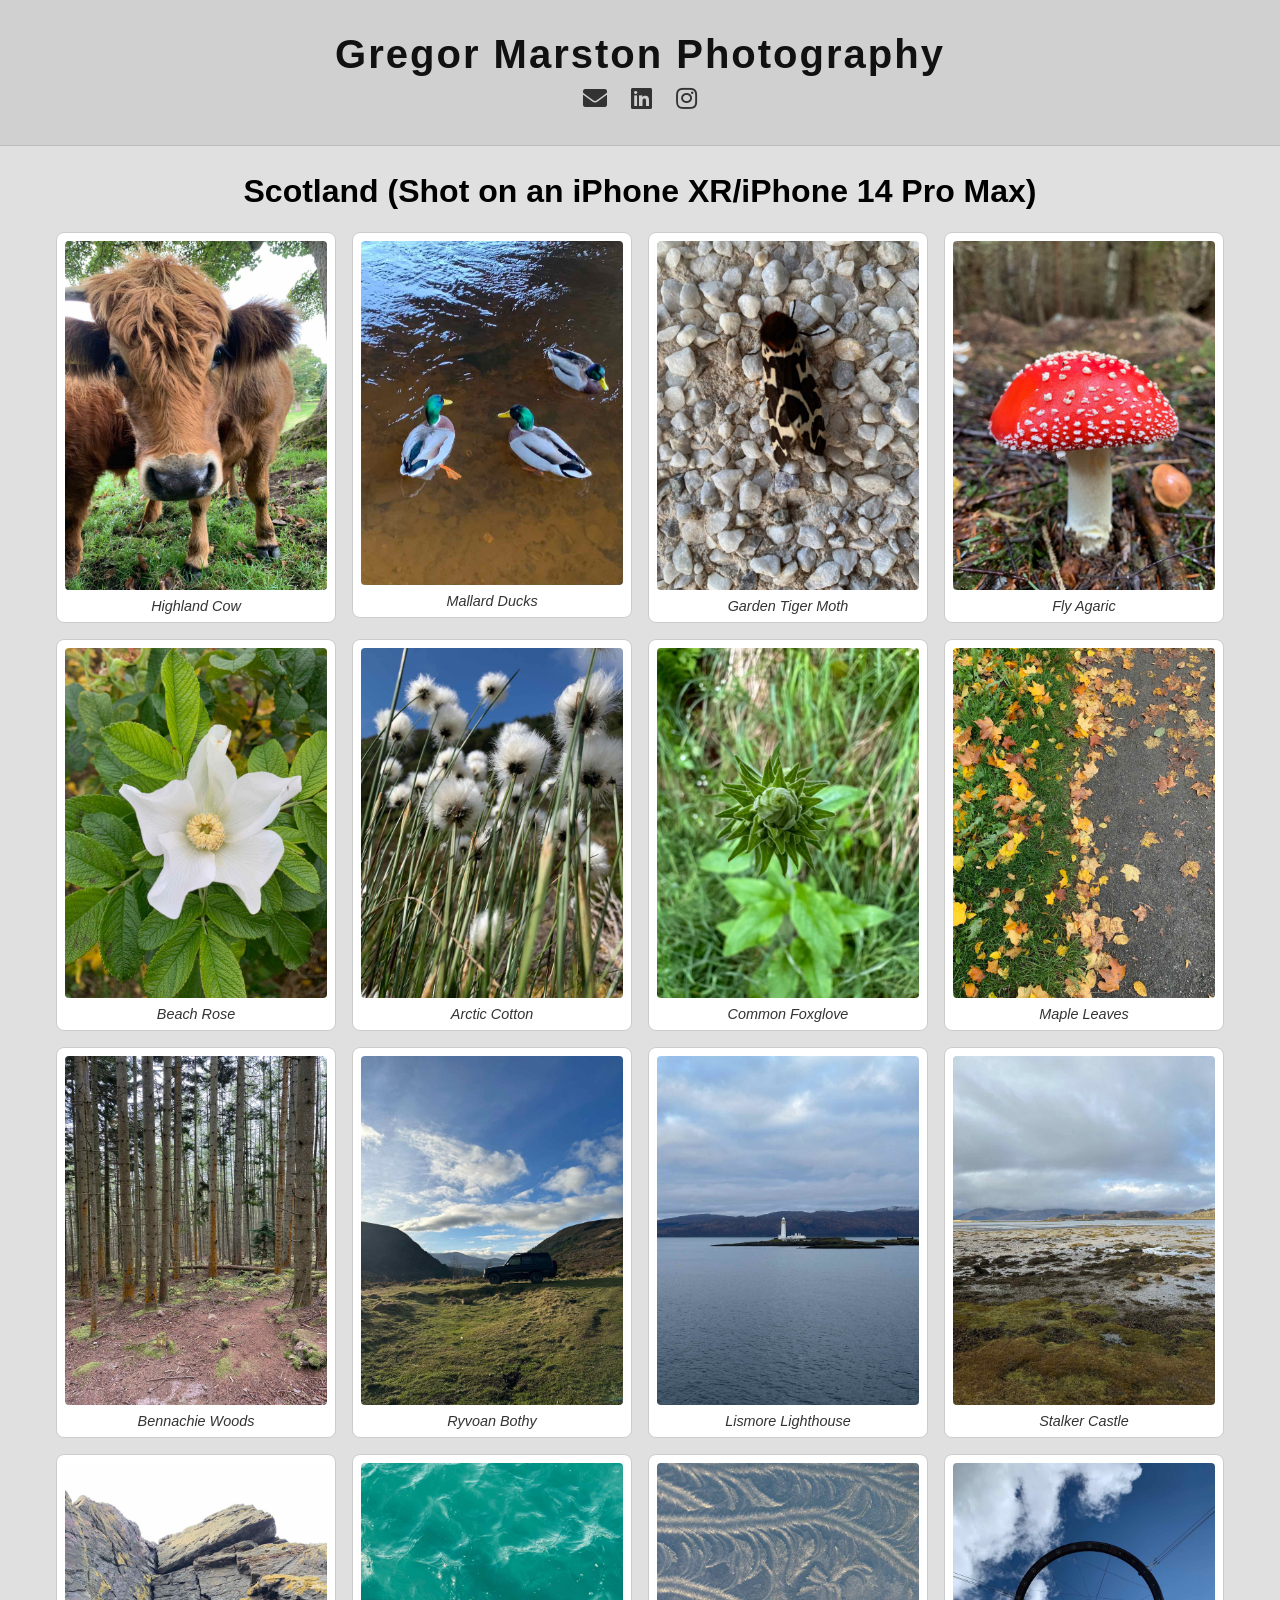
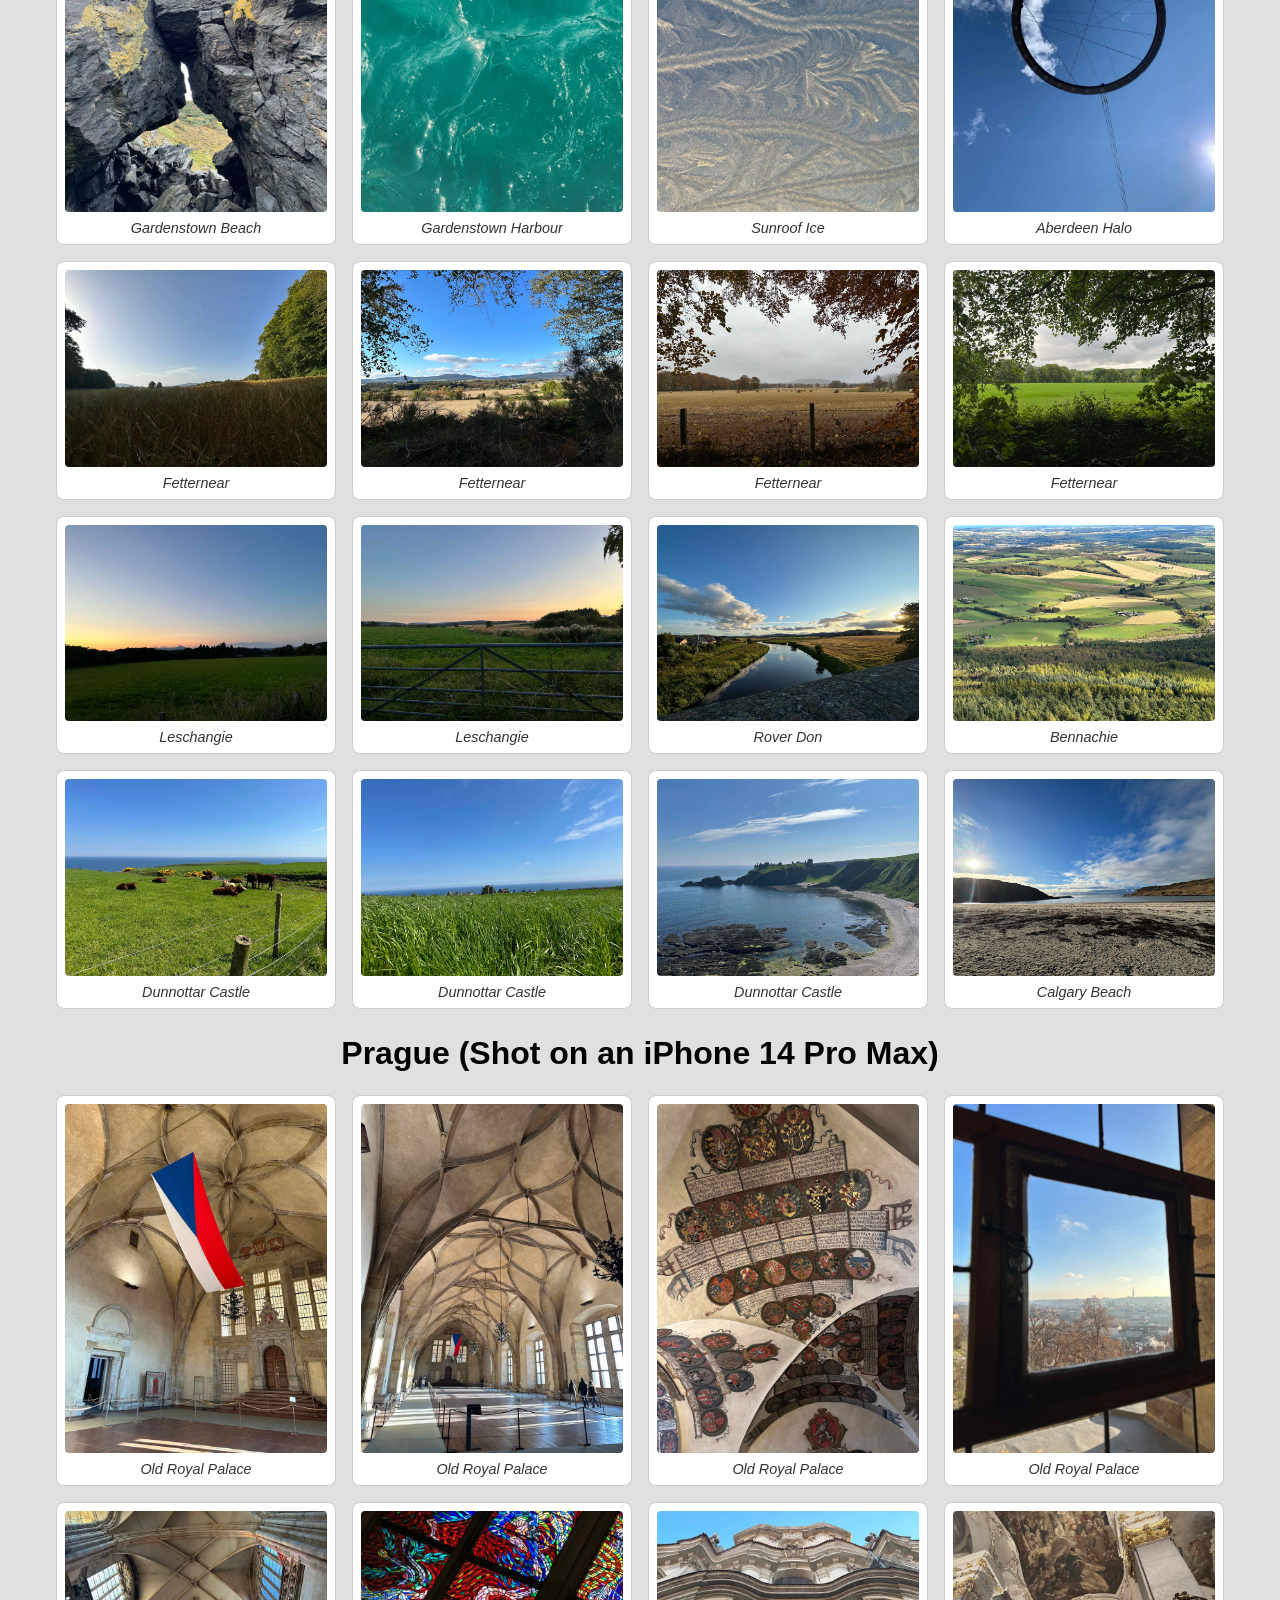
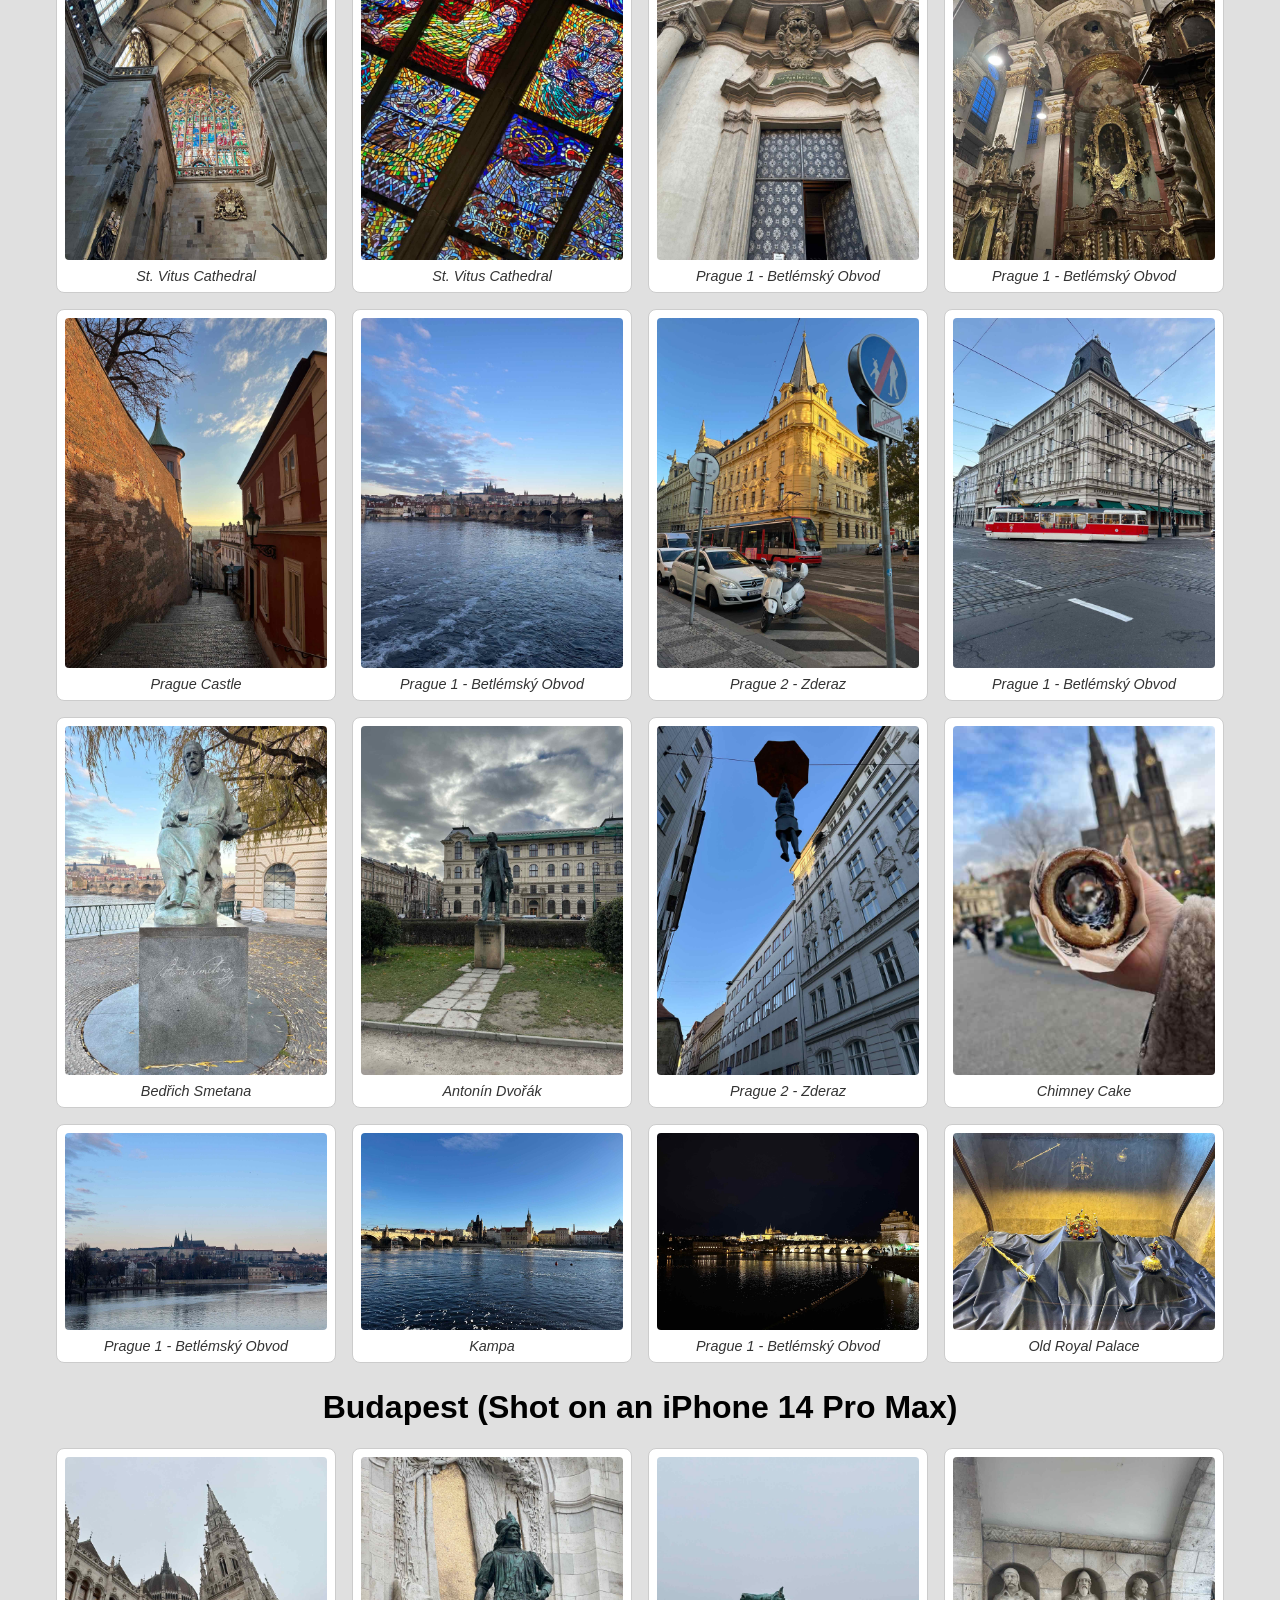
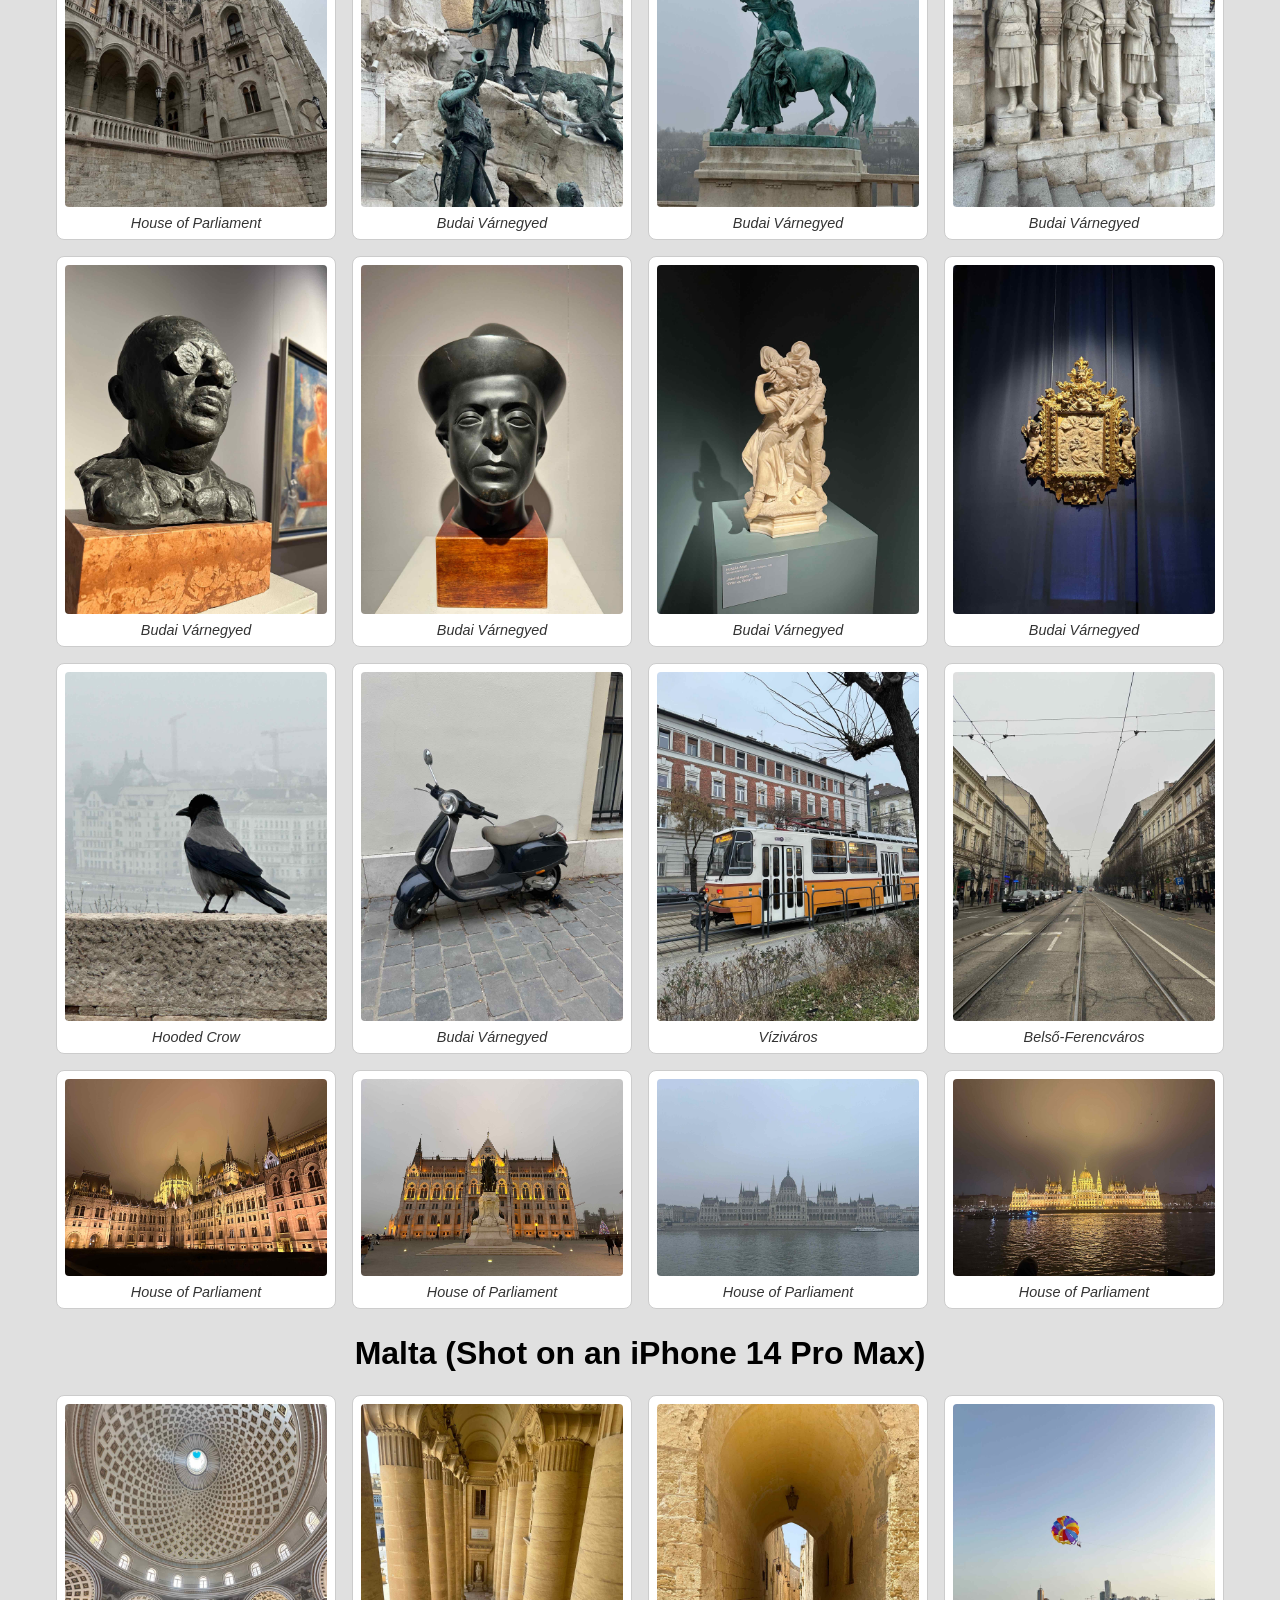
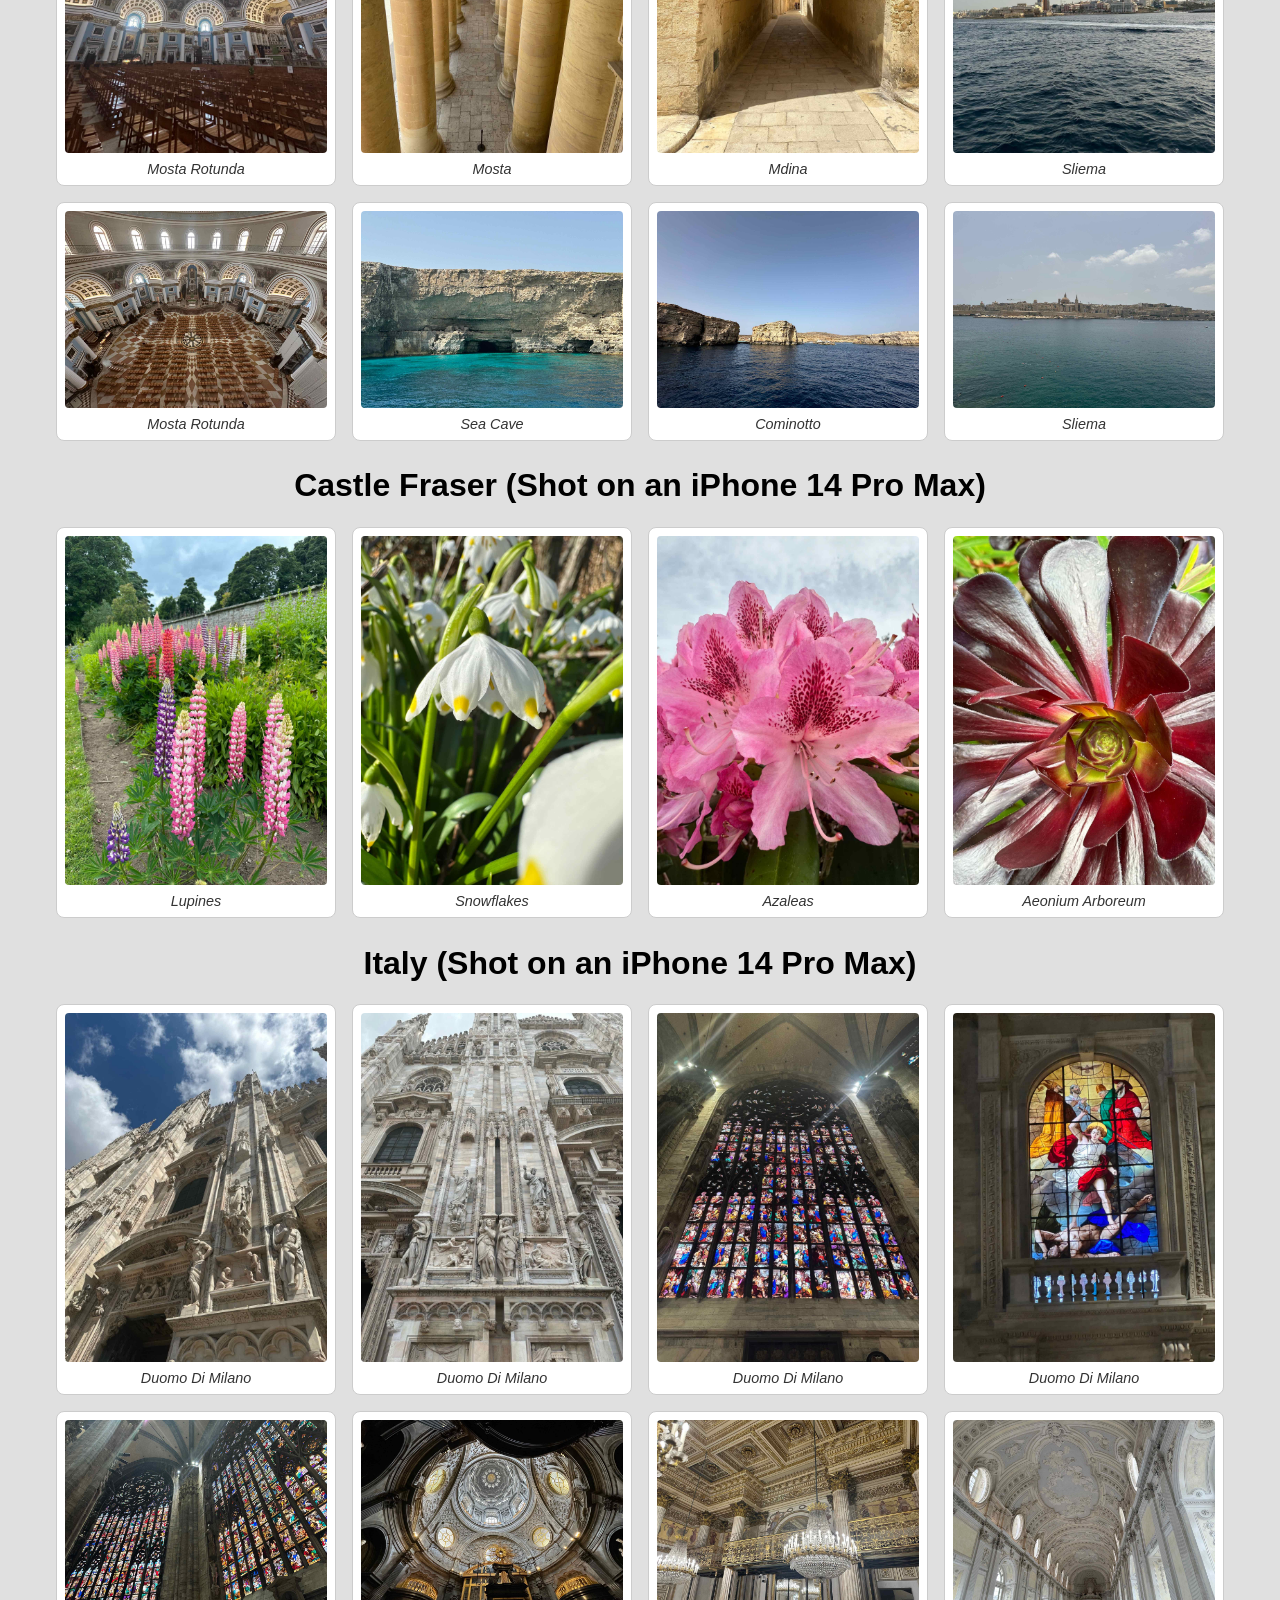
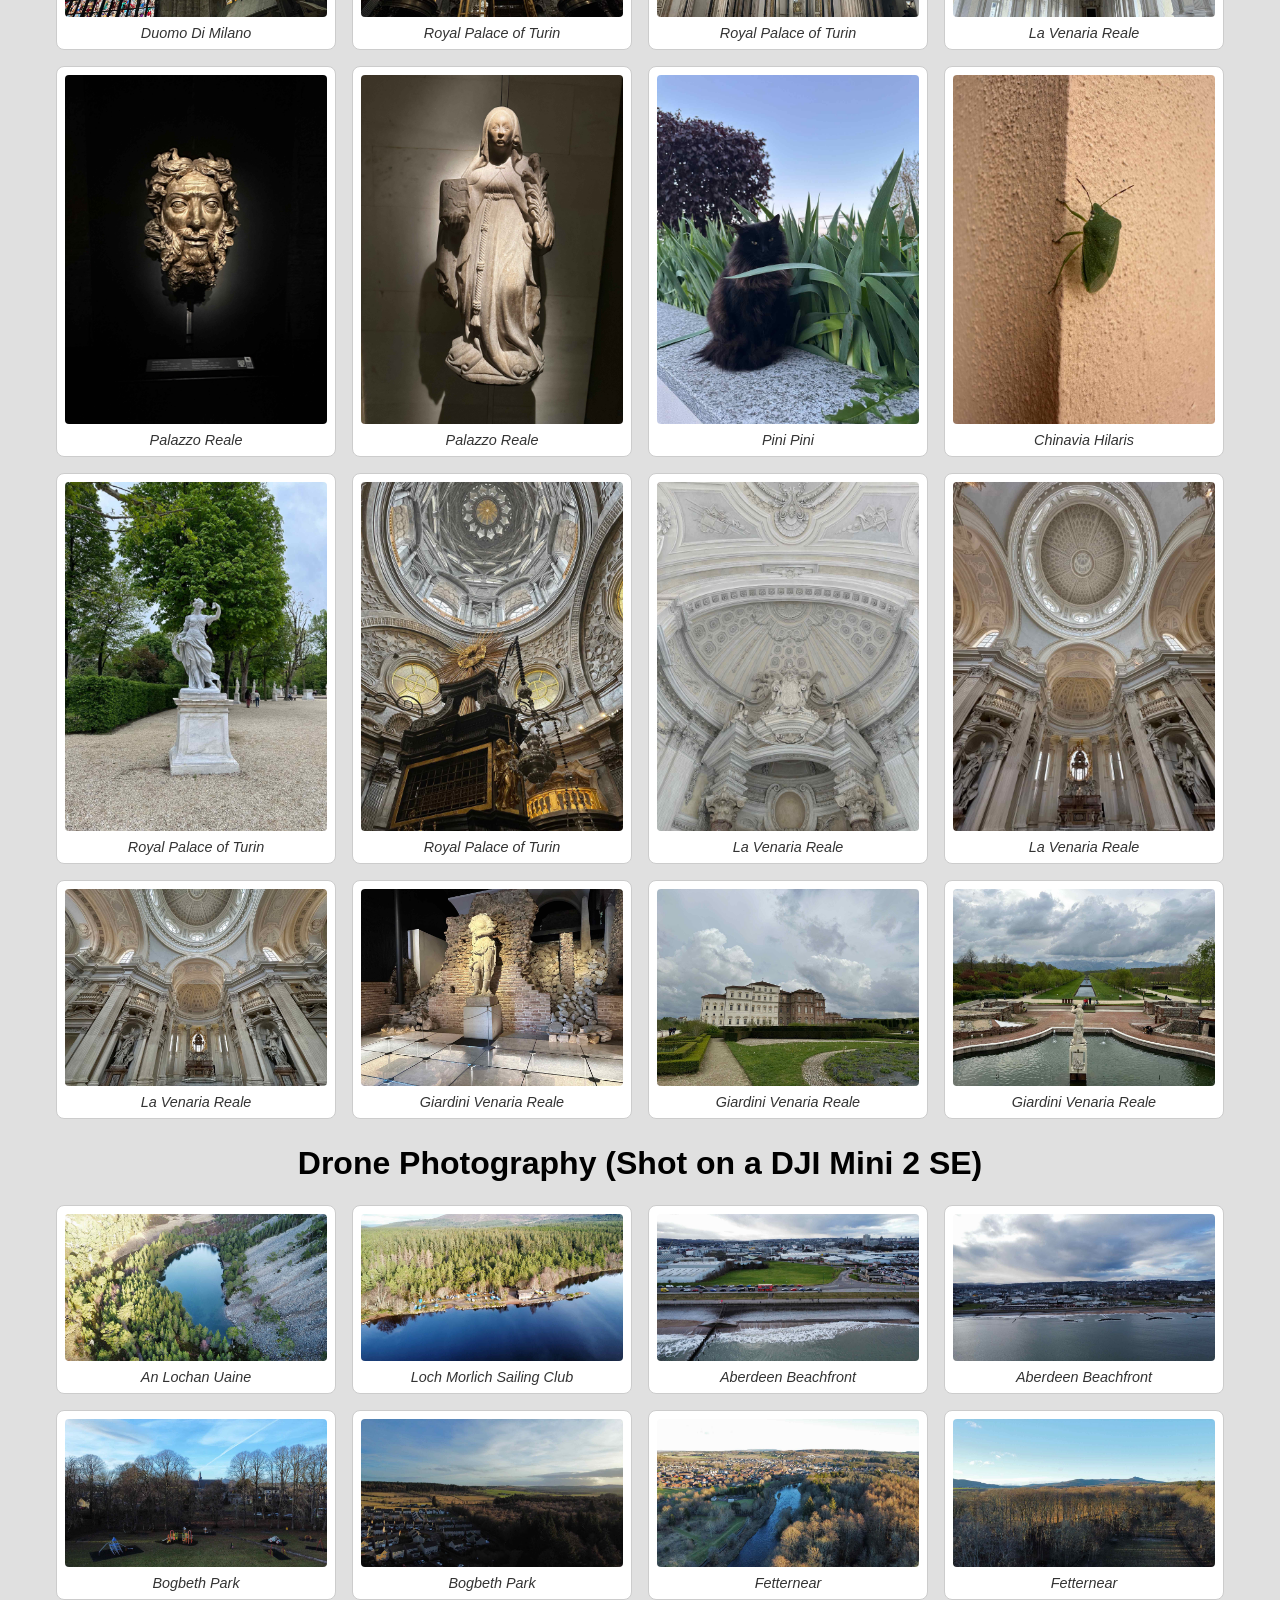
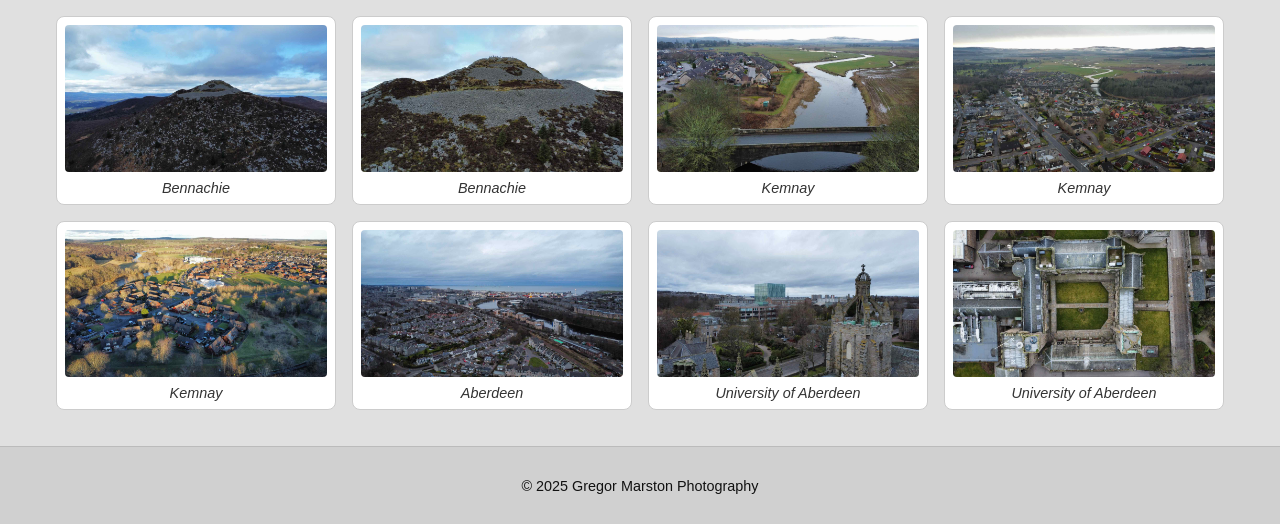
==== commit 133a244c: "italy" ====
--- a/index.html
+++ b/index.html
@@ -19,7 +19,7 @@
             <a href="https://www.linkedin.com/in/gregormarston/" target="_blank" class="social-icon">
                 <i class="fab fa-linkedin"></i> <!-- LinkedIn icon -->
             </a>
-            <a href="https://www.instagram.com/" target="_blank" class="social-icon">
+            <a href="https://www.instagram.com/gregzie369" target="_blank" class="social-icon">
                 <i class="fab fa-instagram"></i> <!-- Instagram icon -->
             </a>
         </div>
@@ -348,6 +348,90 @@
                 <figure>
                     <img src="pictures/castle/castle4.jpg" alt="Arboreum" />
                     <figcaption>Aeonium Arboreum</figcaption>
+                </figure>
+                <!-- Add more photos here -->
+            </div>
+                        <h2>Italy (Shot on an iPhone 14 Pro Max)</h2>
+            <div class="gallery-container">
+                <figure>
+                    <img src="pictures/italy/italy1.jpg" alt="Duomo" />
+                    <figcaption>Duomo Di Milano</figcaption>
+                </figure>
+                <figure>
+                    <img src="pictures/italy/italy2.jpg" alt="Duomo" />
+                    <figcaption>Duomo Di Milano</figcaption>
+                </figure>
+                <figure>
+                    <img src="pictures/italy/italy3.jpg" alt="Duomo" />
+                    <figcaption>Duomo Di Milano</figcaption>
+                </figure>
+                <figure>
+                    <img src="pictures/italy/italy4.jpg" alt="Duomo" />
+                    <figcaption>Duomo Di Milano</figcaption>
+                </figure>
+                <figure>
+                    <img src="pictures/italy/italy5.jpg" alt="Duomo" />
+                    <figcaption>Duomo Di Milano</figcaption>
+                </figure>
+                <figure>
+                    <img src="pictures/italy/italy6.jpg" alt="Palace" />
+                    <figcaption>Royal Palace of Turin</figcaption>
+                </figure>
+                <figure>
+                    <img src="pictures/italy/italy7.jpg" alt="Palace" />
+                    <figcaption>Royal Palace of Turin</figcaption>
+                </figure>
+                <figure>
+                    <img src="pictures/italy/italy8.jpg" alt="Venaria" />
+                    <figcaption>La Venaria Reale</figcaption>
+                </figure>
+                <figure>
+                    <img src="pictures/italy/italy9.jpg" alt="Palazzo" />
+                    <figcaption>Palazzo Reale</figcaption>
+                </figure>
+                <figure>
+                    <img src="pictures/italy/italy10.jpg" alt="Palazzo" />
+                    <figcaption>Palazzo Reale</figcaption>
+                </figure>
+                <figure>
+                    <img src="pictures/italy/italy11.jpg" alt="Pini" />
+                    <figcaption>Pini Pini</figcaption>
+                </figure>
+                <figure>
+                    <img src="pictures/italy/italy12.jpg" alt="Chinavia" />
+                    <figcaption>Chinavia Hilaris</figcaption>
+                </figure>
+                <figure>
+                    <img src="pictures/italy/italy13.jpg" alt="Palace" />
+                    <figcaption>Royal Palace of Turin</figcaption>
+                </figure>
+                <figure>
+                    <img src="pictures/italy/italy14.jpg" alt="Palace" />
+                    <figcaption>Royal Palace of Turin</figcaption>
+                </figure>
+                <figure>
+                    <img src="pictures/italy/italy15.jpg" alt="Venaria" />
+                    <figcaption>La Venaria Reale</figcaption>
+                </figure>
+                <figure>
+                    <img src="pictures/italy/italy16.jpg" alt="Venaria" />
+                    <figcaption>La Venaria Reale</figcaption>
+                </figure>
+                <figure>
+                    <img src="pictures/italy/italy17.jpg" alt="Venaria" />
+                    <figcaption>La Venaria Reale</figcaption>
+                </figure>
+                <figure>
+                    <img src="pictures/italy/italy18.jpg" alt="Giardini" />
+                    <figcaption>Giardini Venaria Reale</figcaption>
+                </figure>
+                <figure>
+                    <img src="pictures/italy/italy19.jpg" alt="Giardini" />
+                    <figcaption>Giardini Venaria Reale</figcaption>
+                </figure>
+                <figure>
+                    <img src="pictures/italy/italy20.jpg" alt="Giardini" />
+                    <figcaption>Giardini Venaria Reale</figcaption>
                 </figure>
                 <!-- Add more photos here -->
             </div>
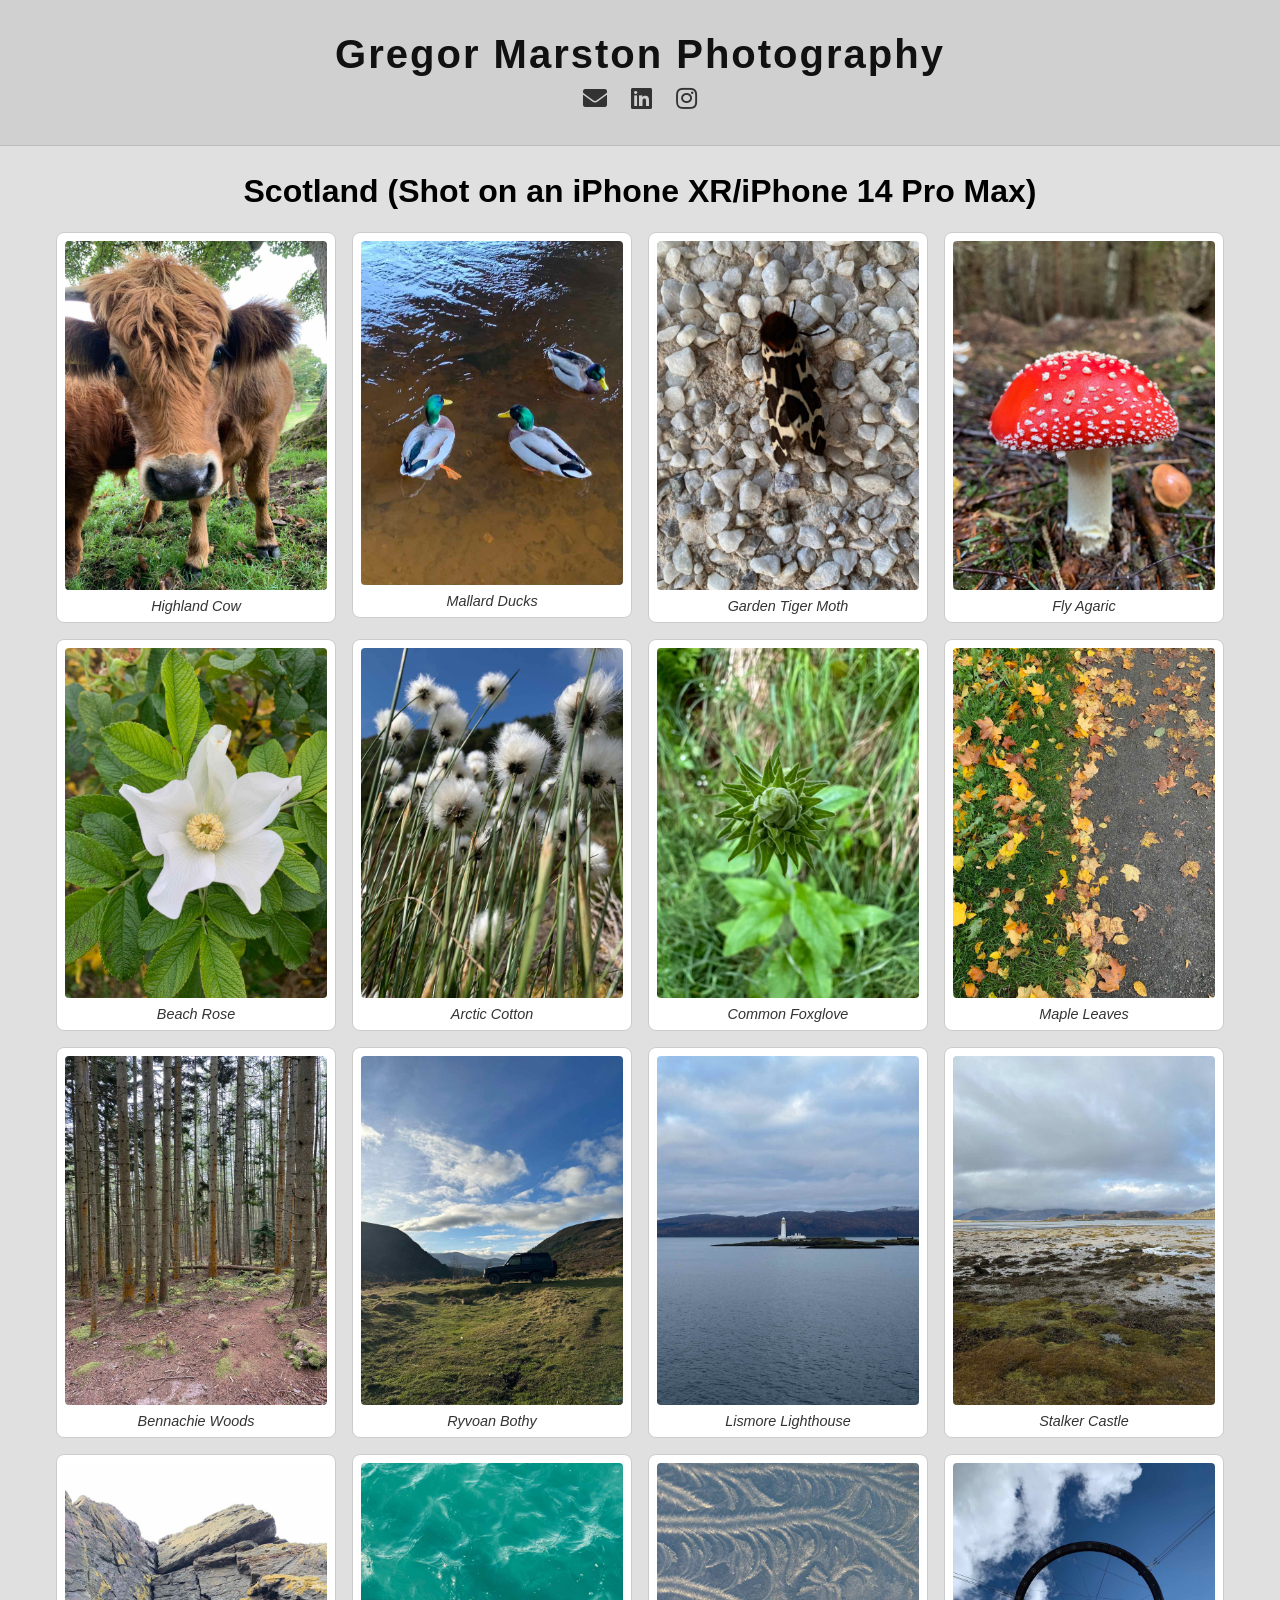
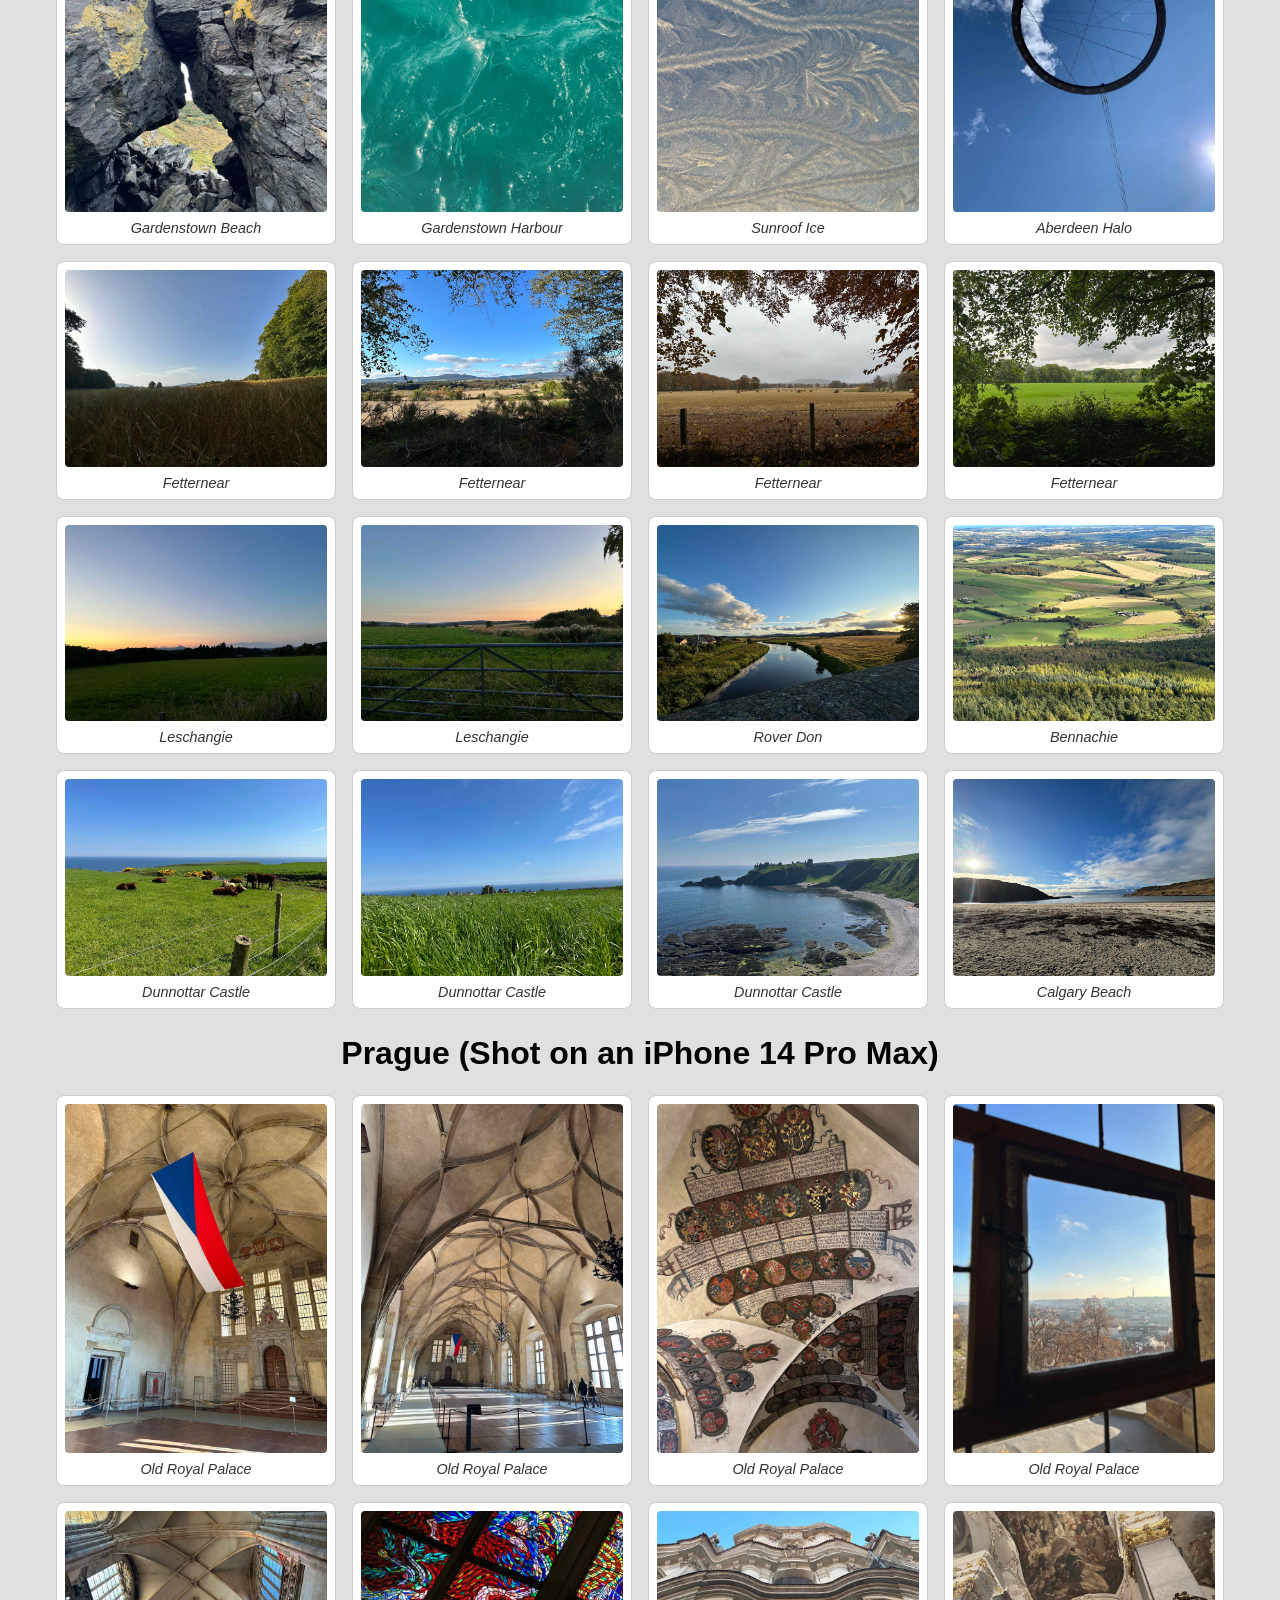
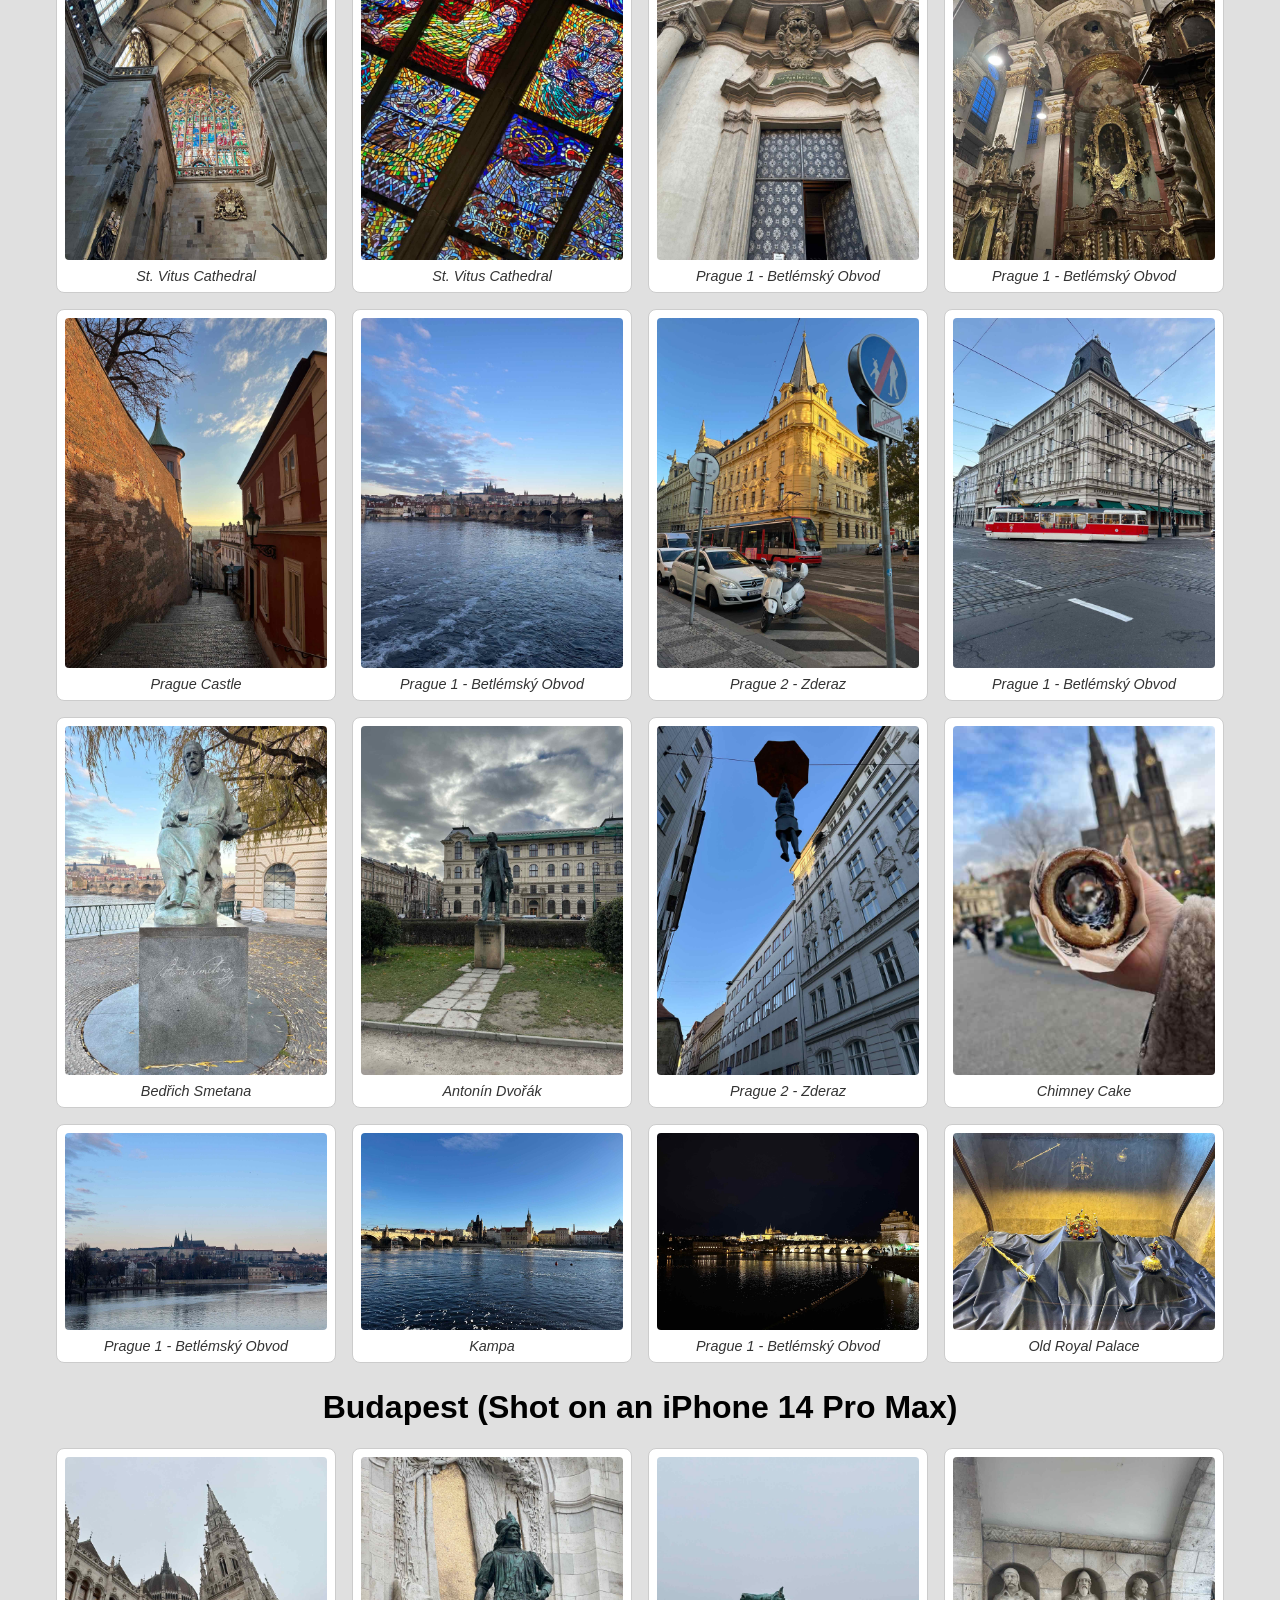
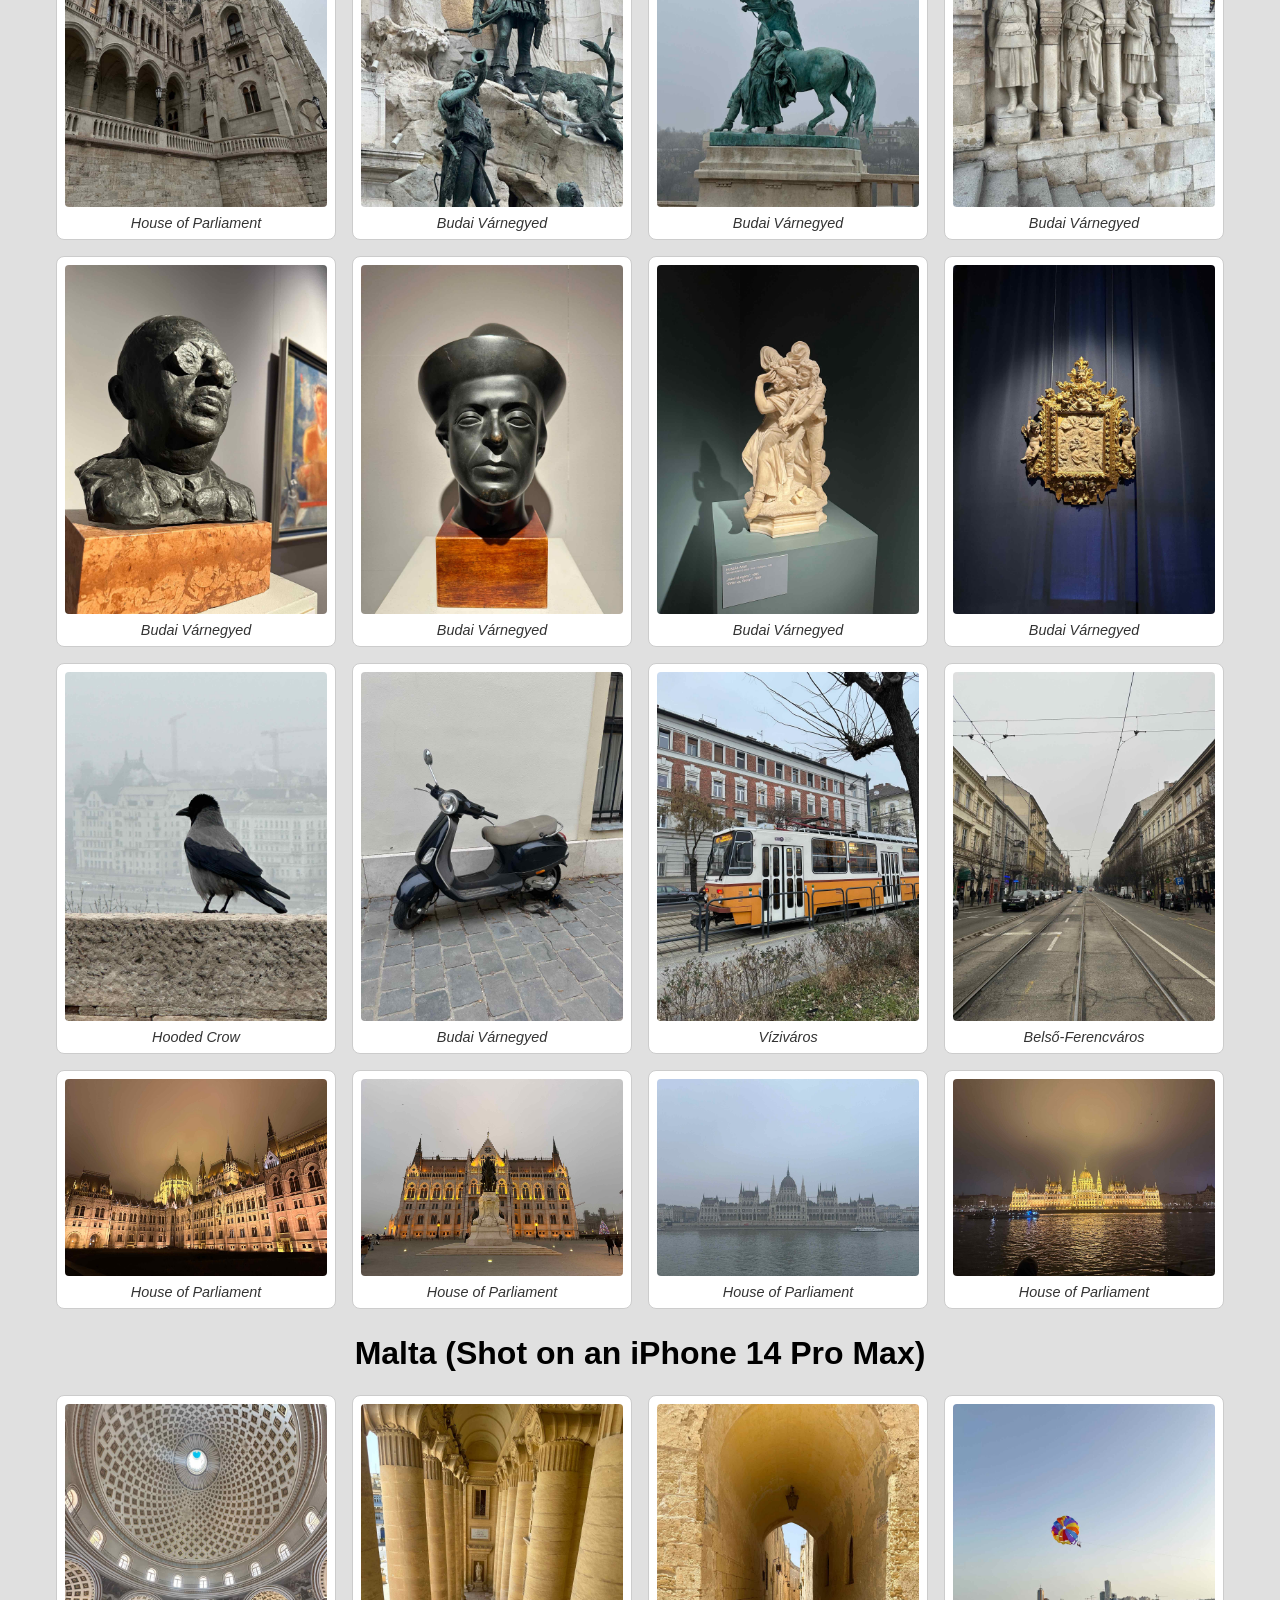
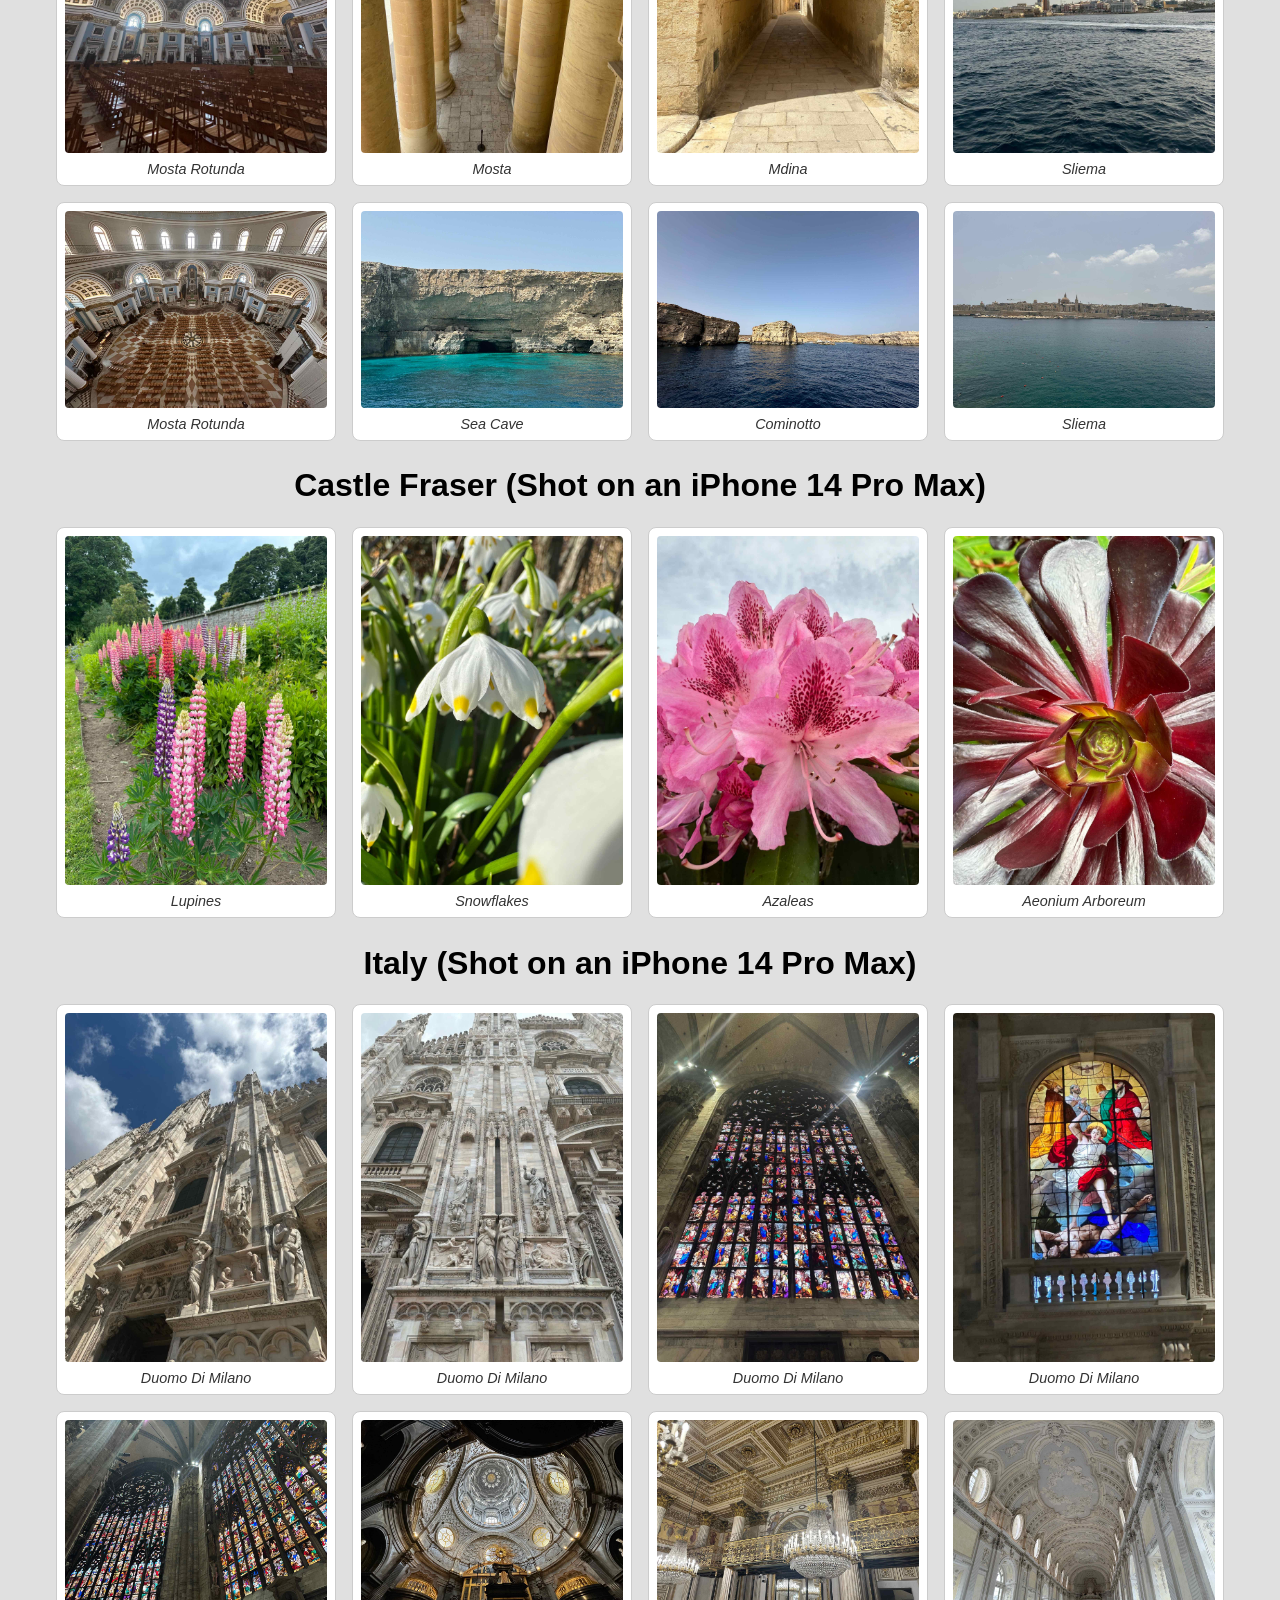
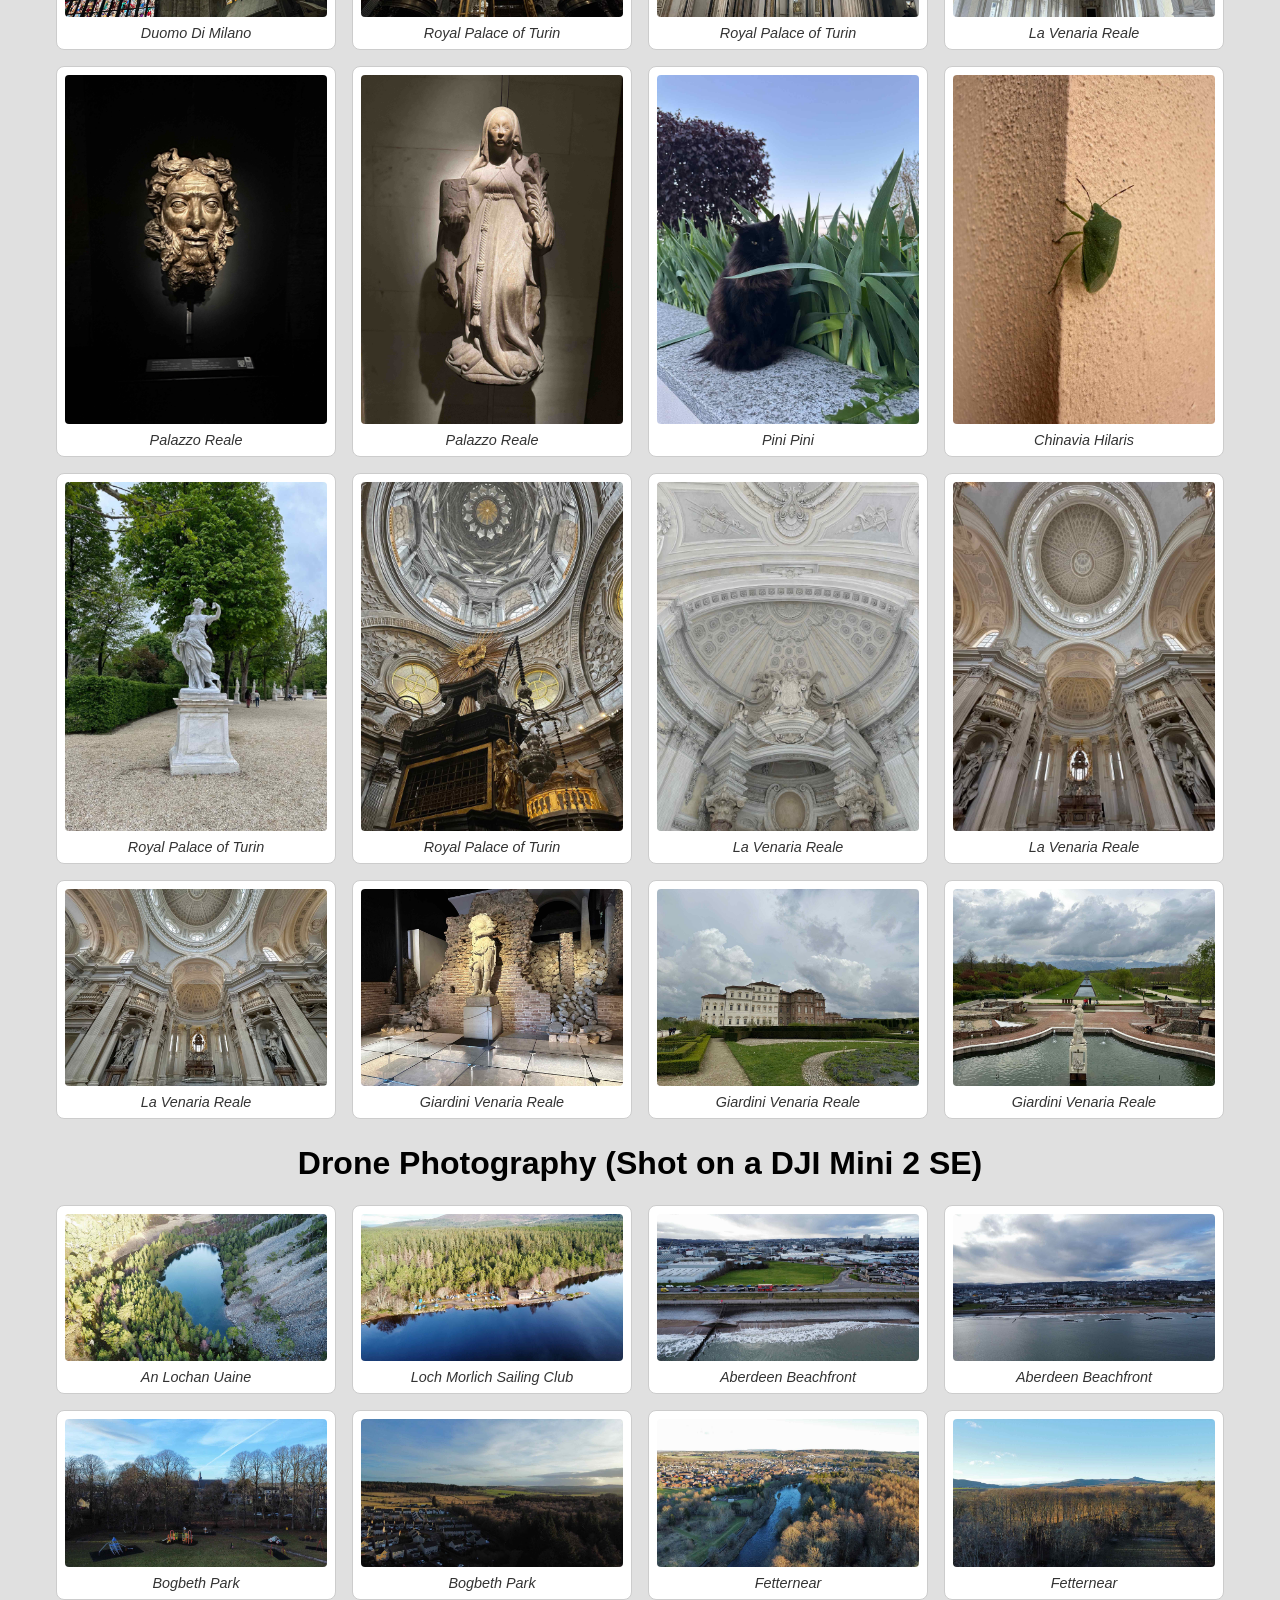
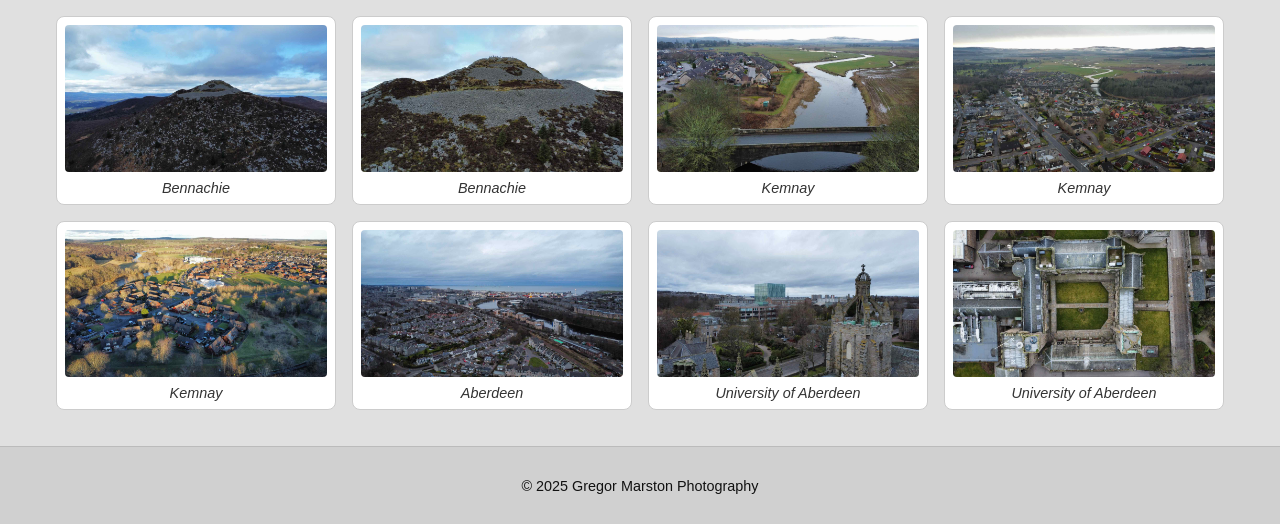
==== commit f9b2ed14: "instagram link fix" ====
--- a/index.html
+++ b/index.html
@@ -19,7 +19,7 @@
             <a href="https://www.linkedin.com/in/gregormarston/" target="_blank" class="social-icon">
                 <i class="fab fa-linkedin"></i> <!-- LinkedIn icon -->
             </a>
-            <a href="https://www.instagram.com/gregzie369" target="_blank" class="social-icon">
+            <a href="https://www.instagram.com/gregorphilipmarston" target="_blank" class="social-icon">
                 <i class="fab fa-instagram"></i> <!-- Instagram icon -->
             </a>
         </div>
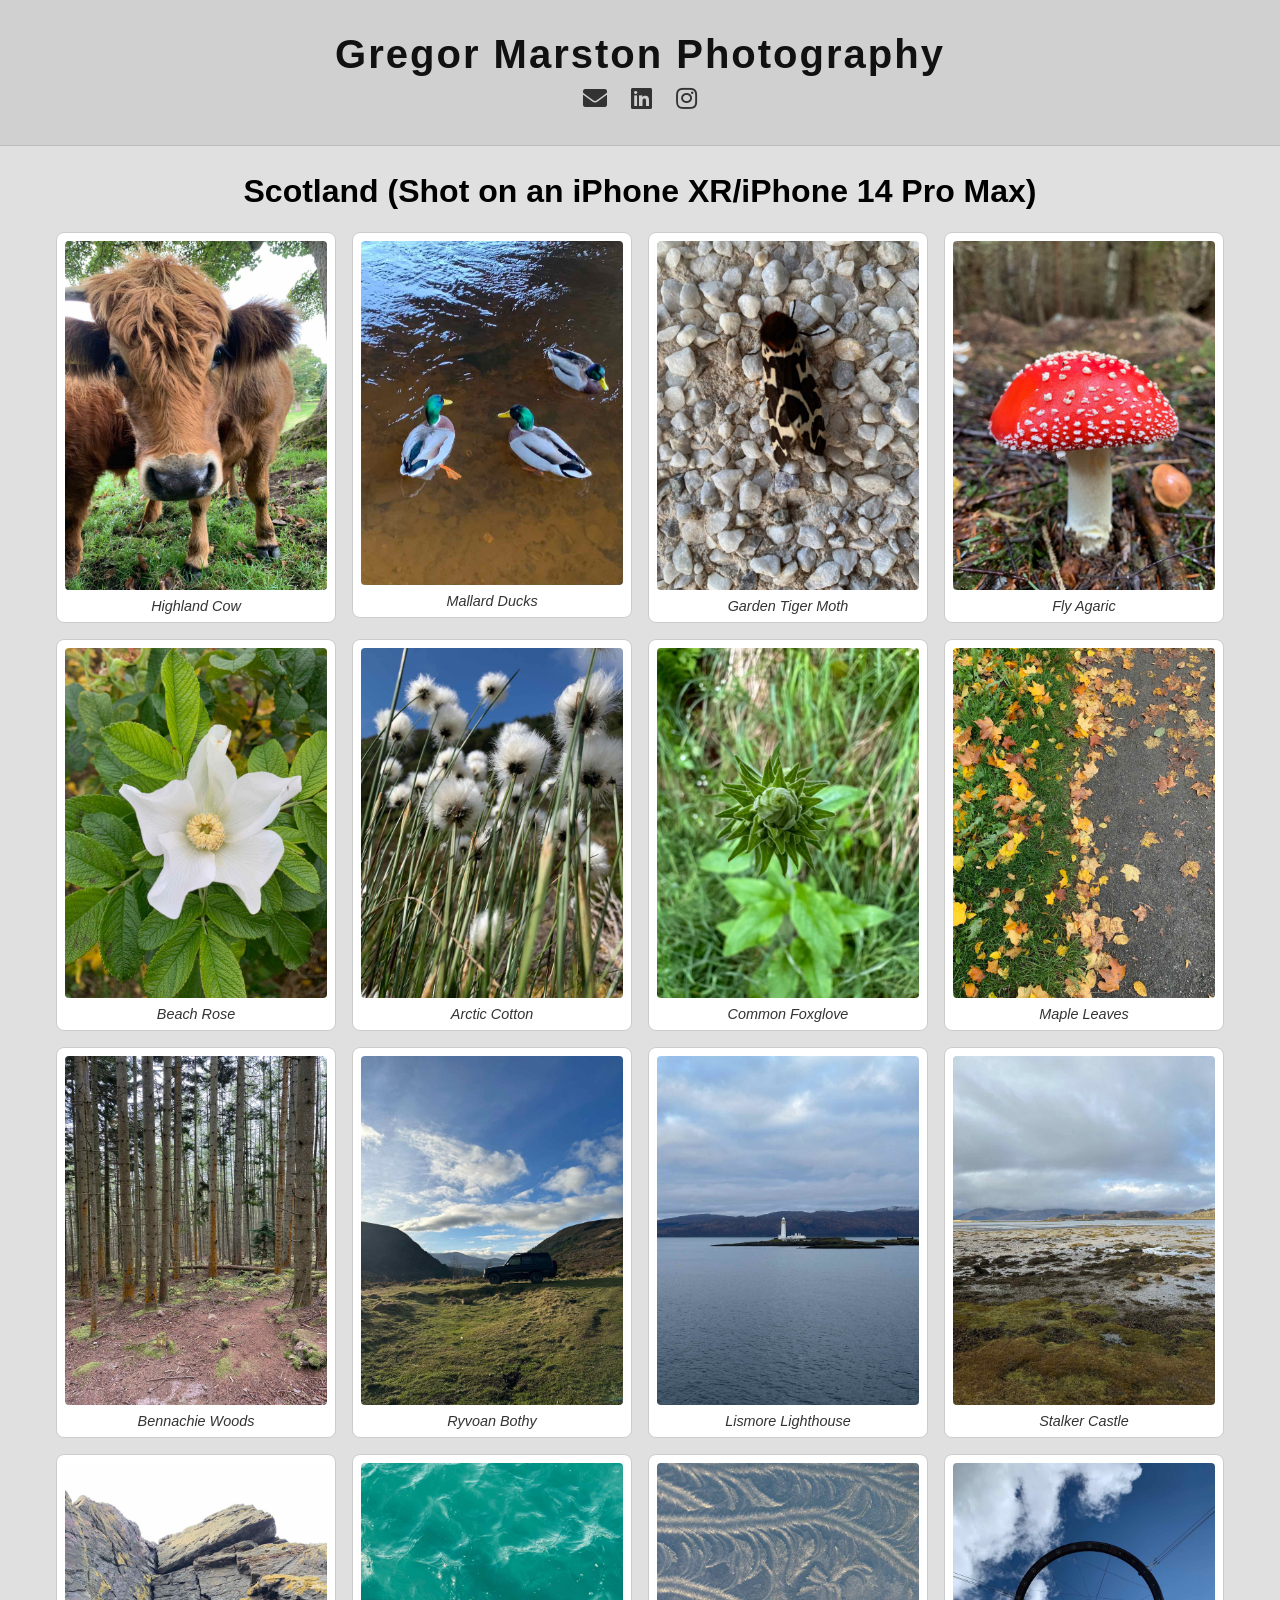
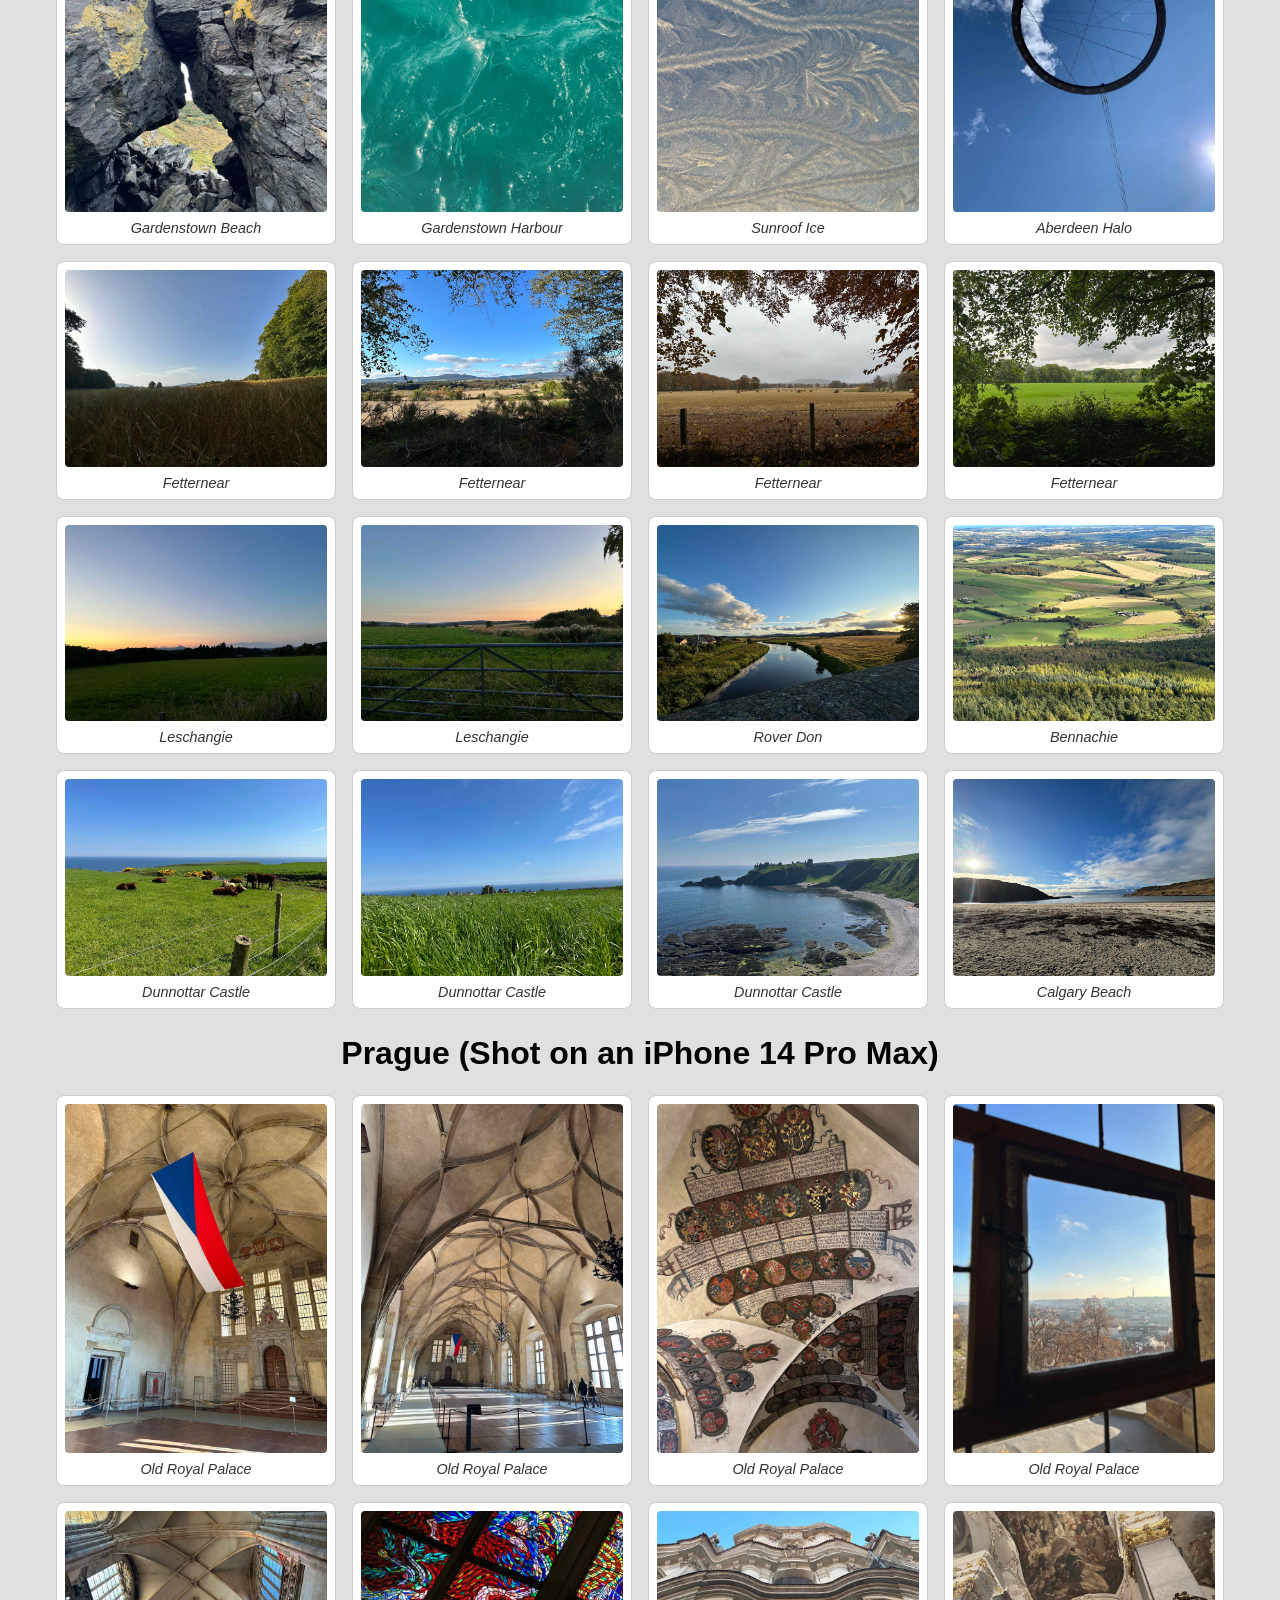
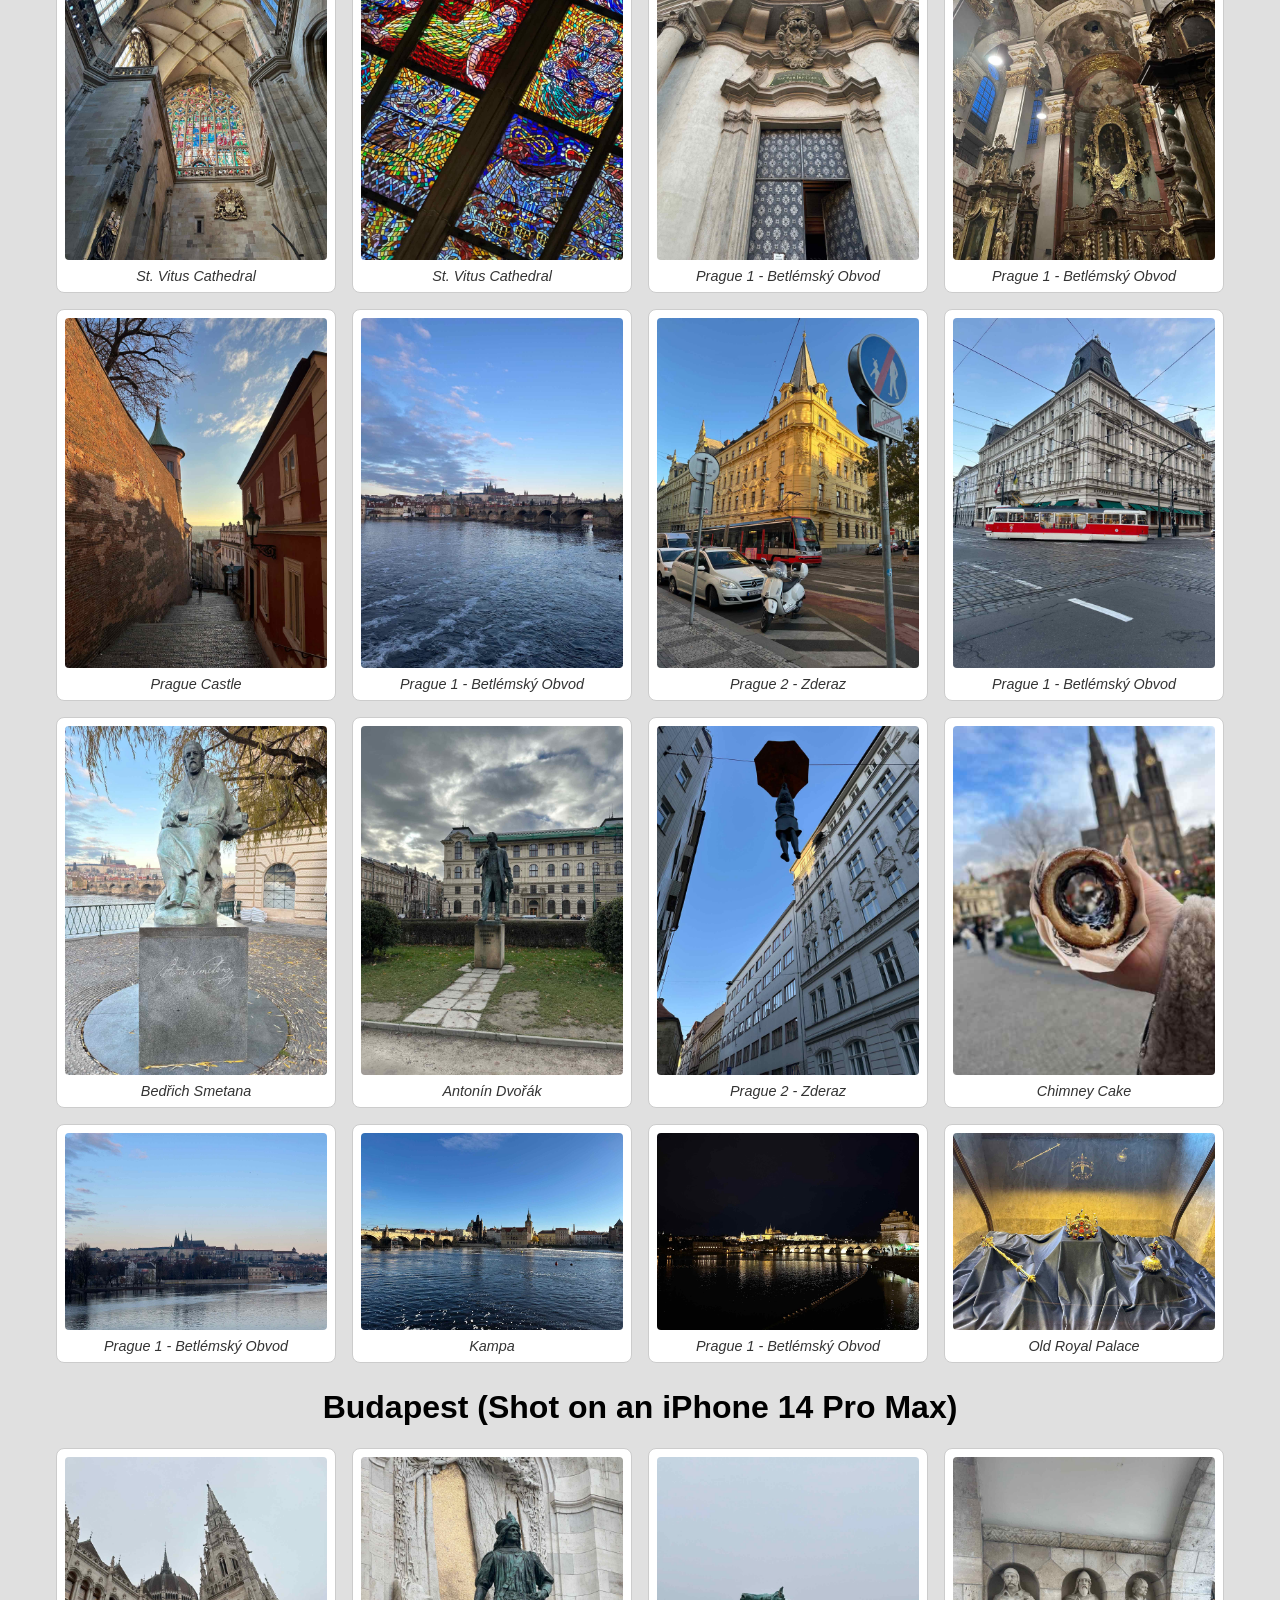
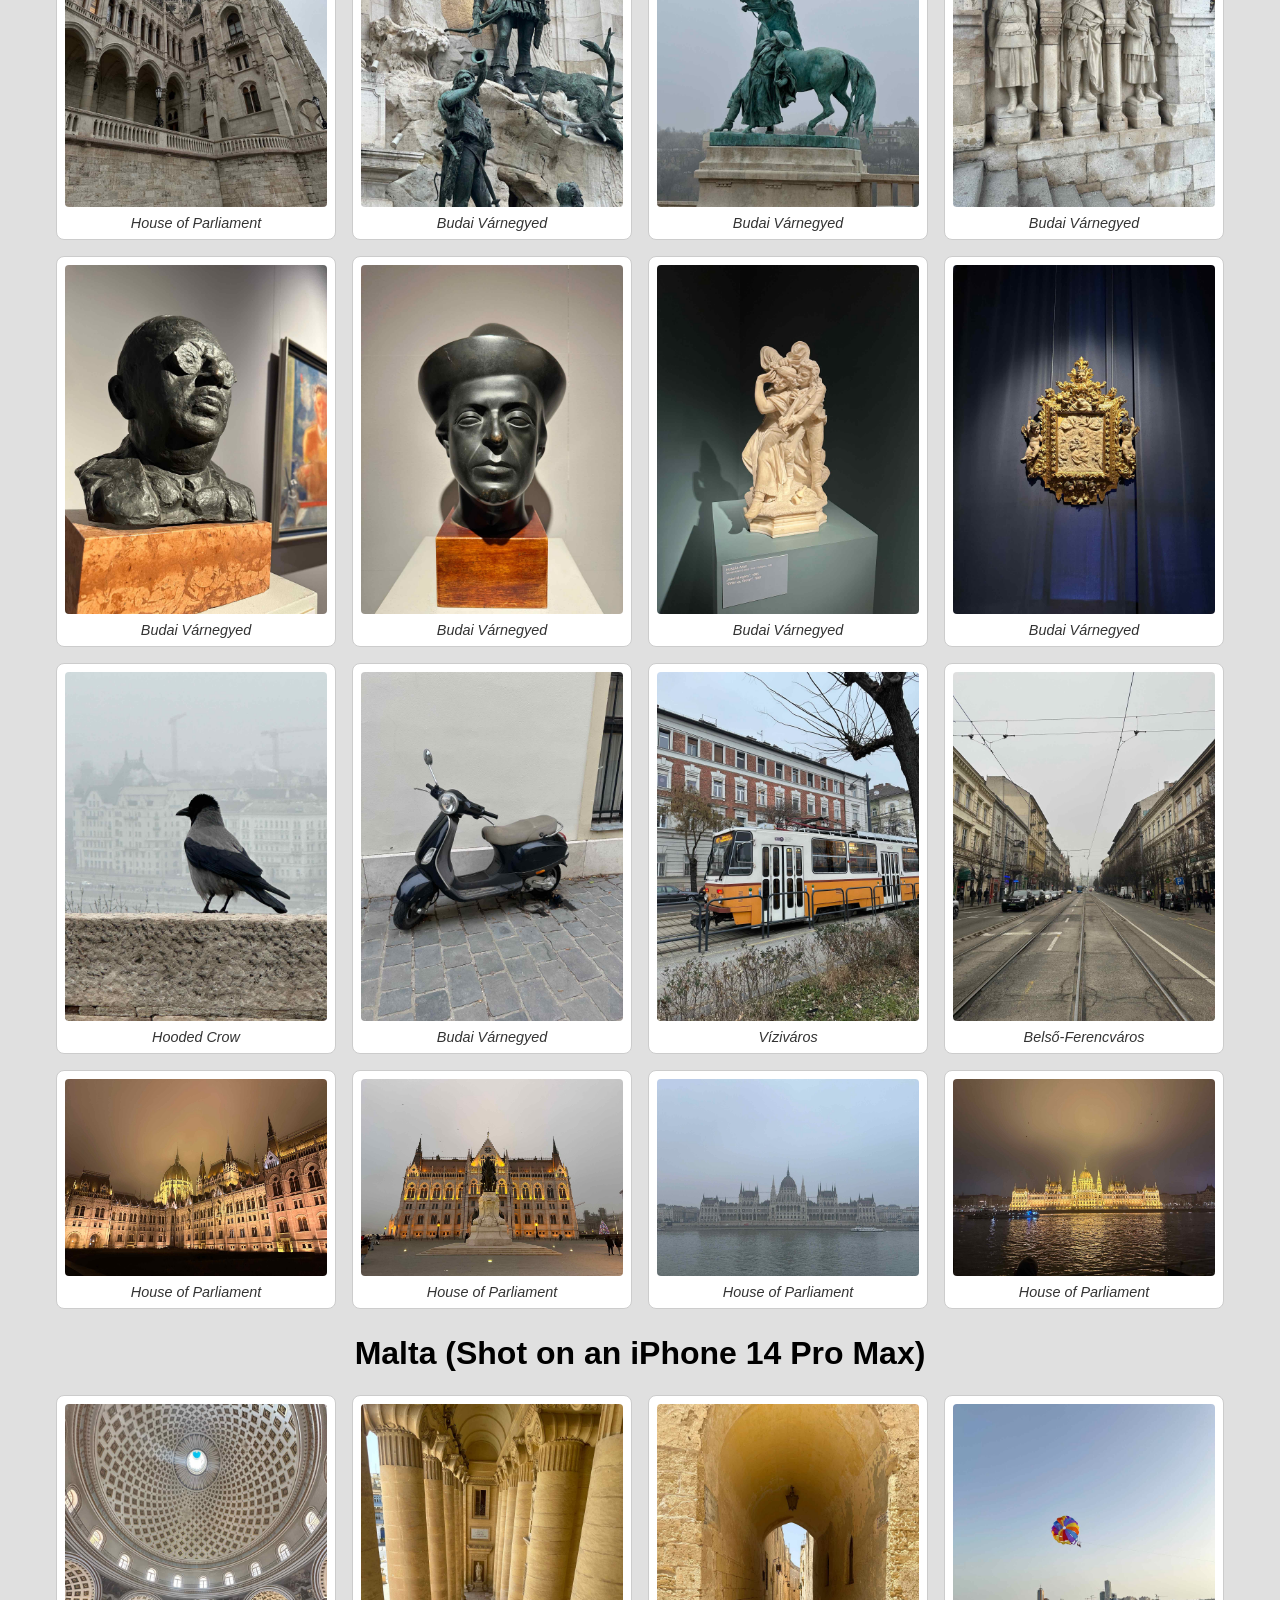
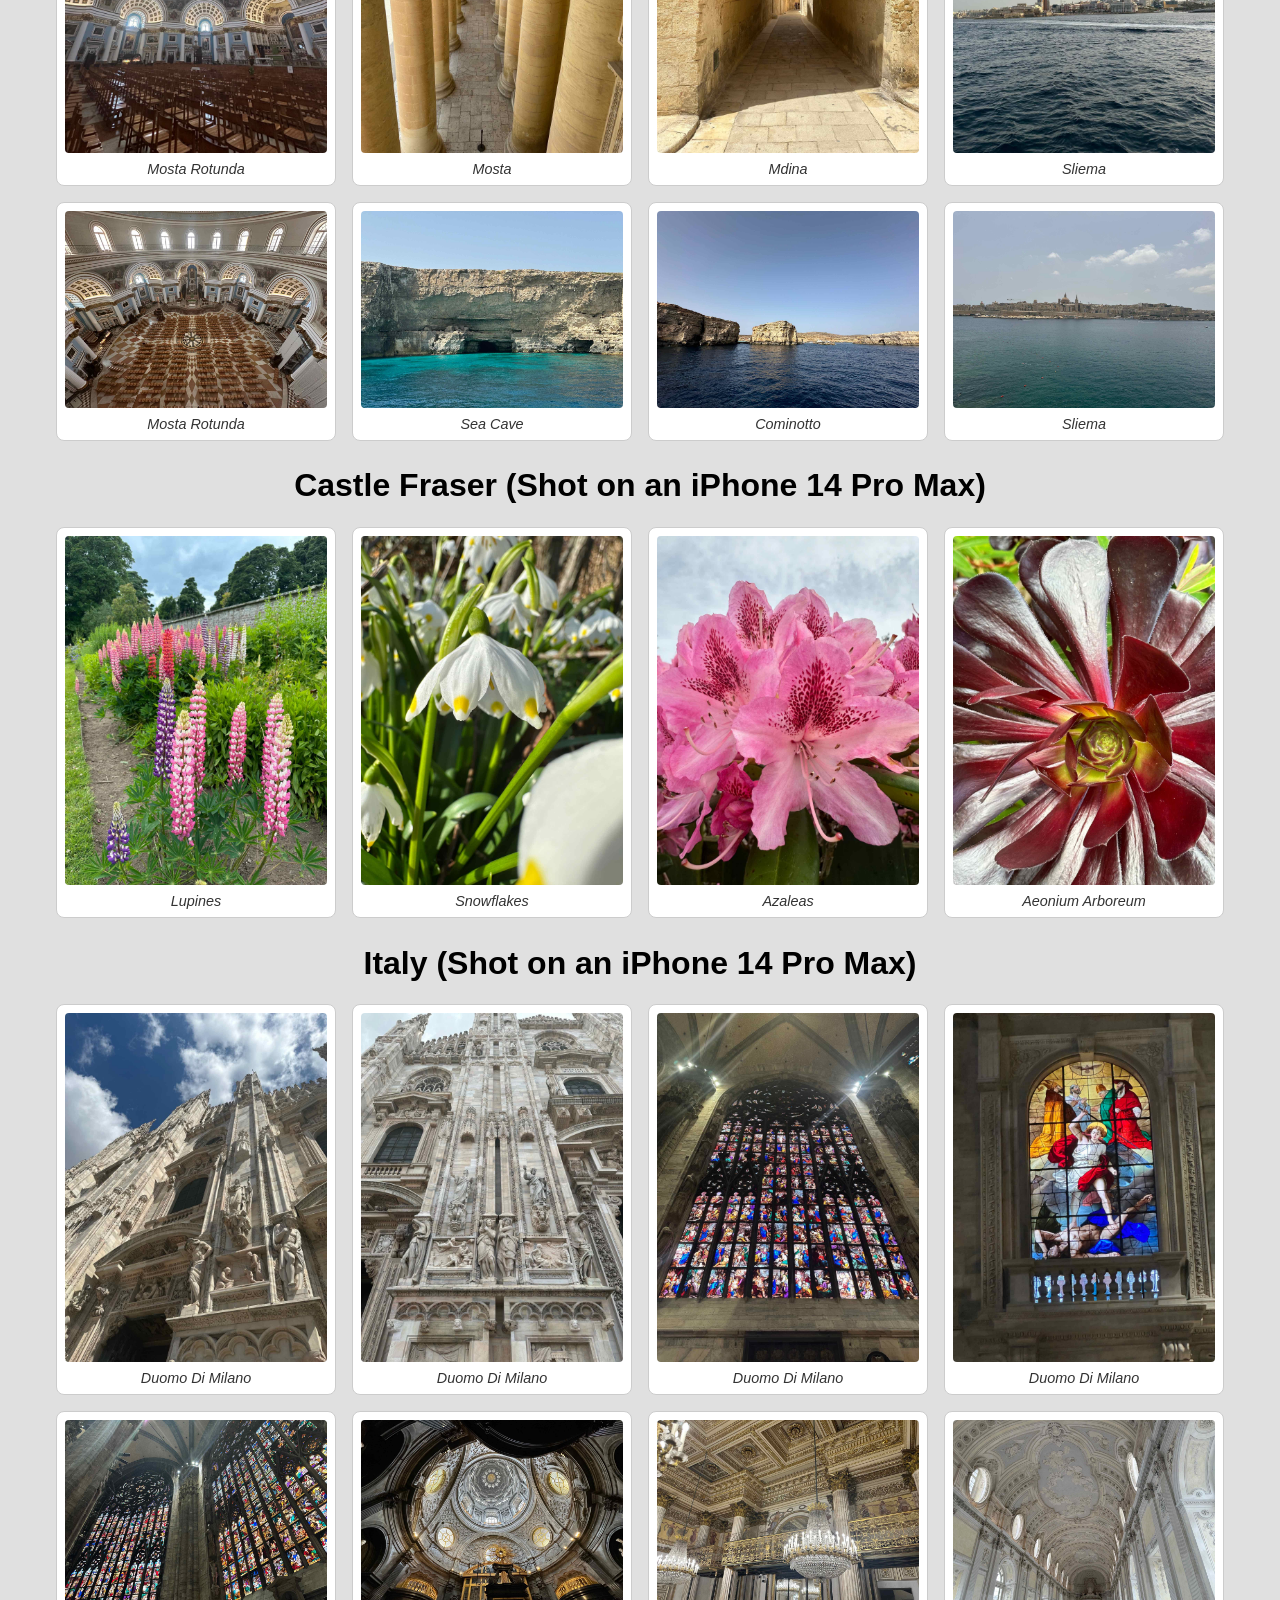
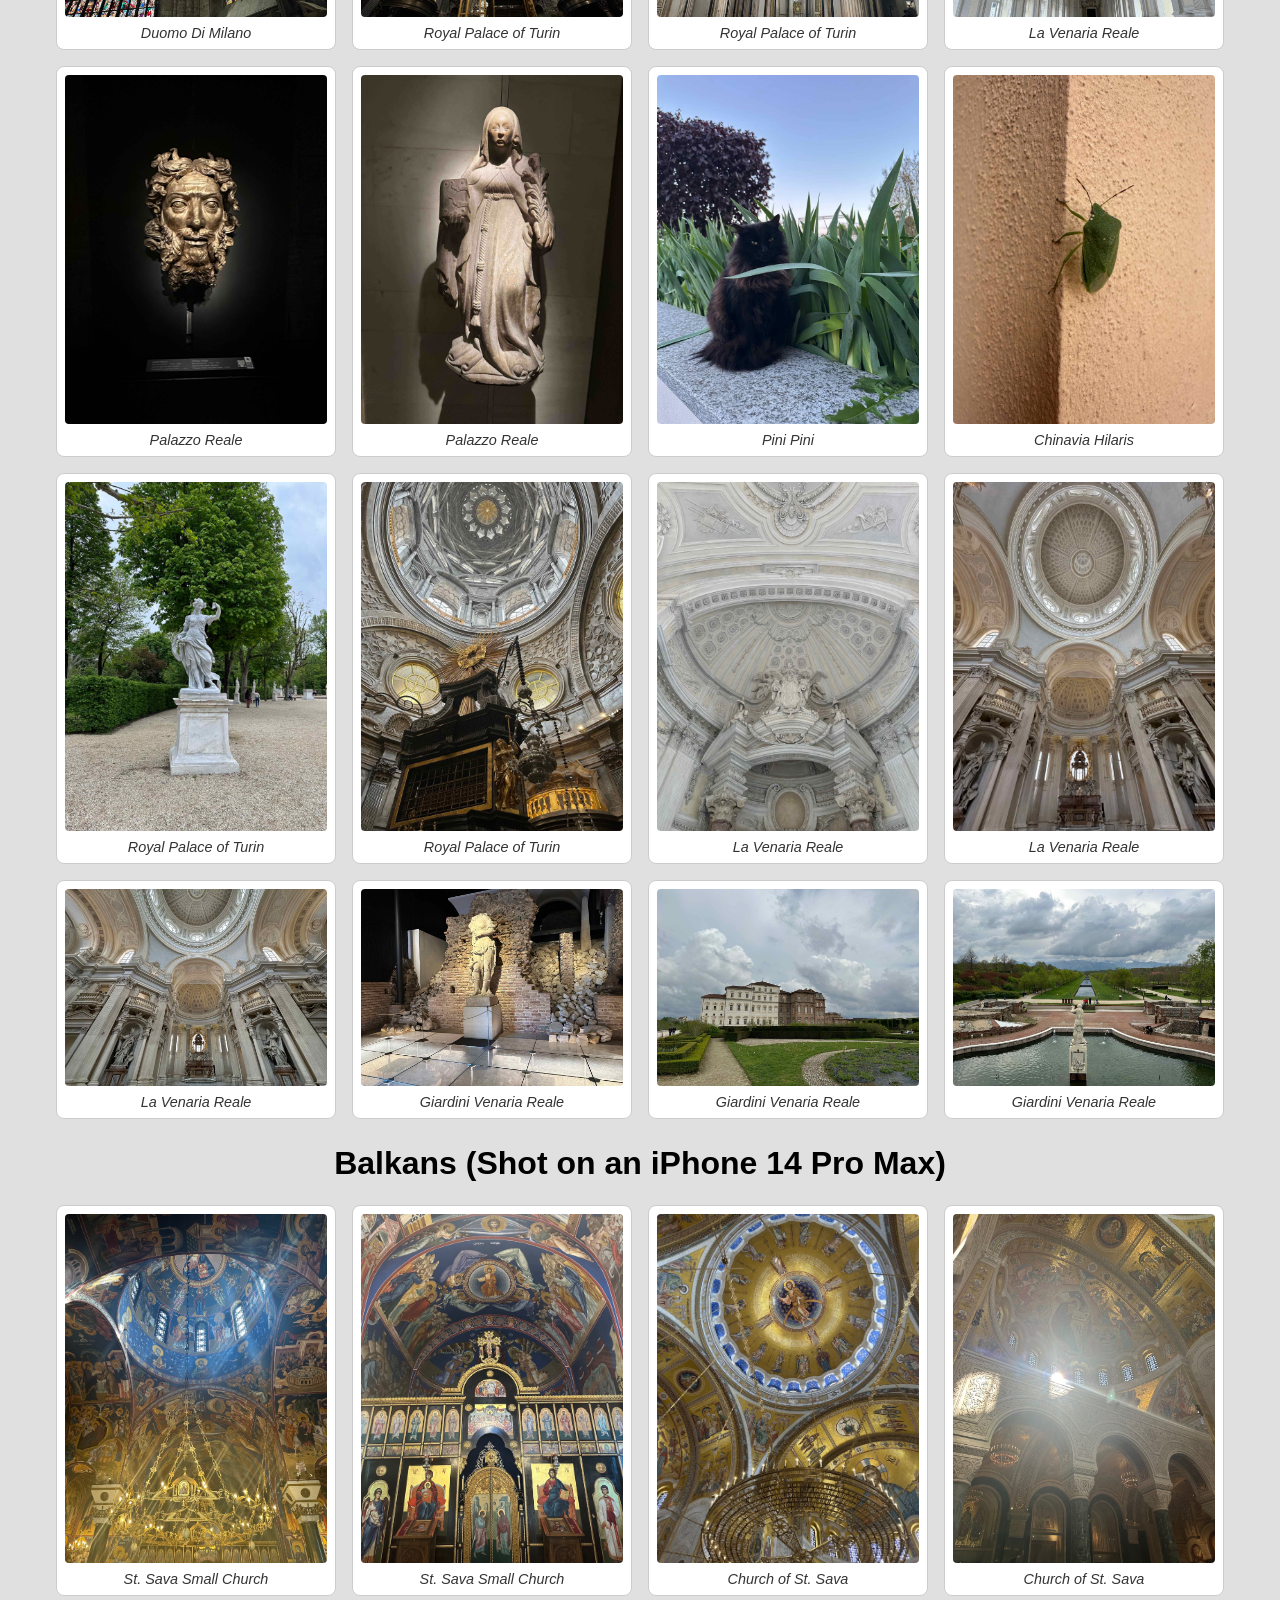
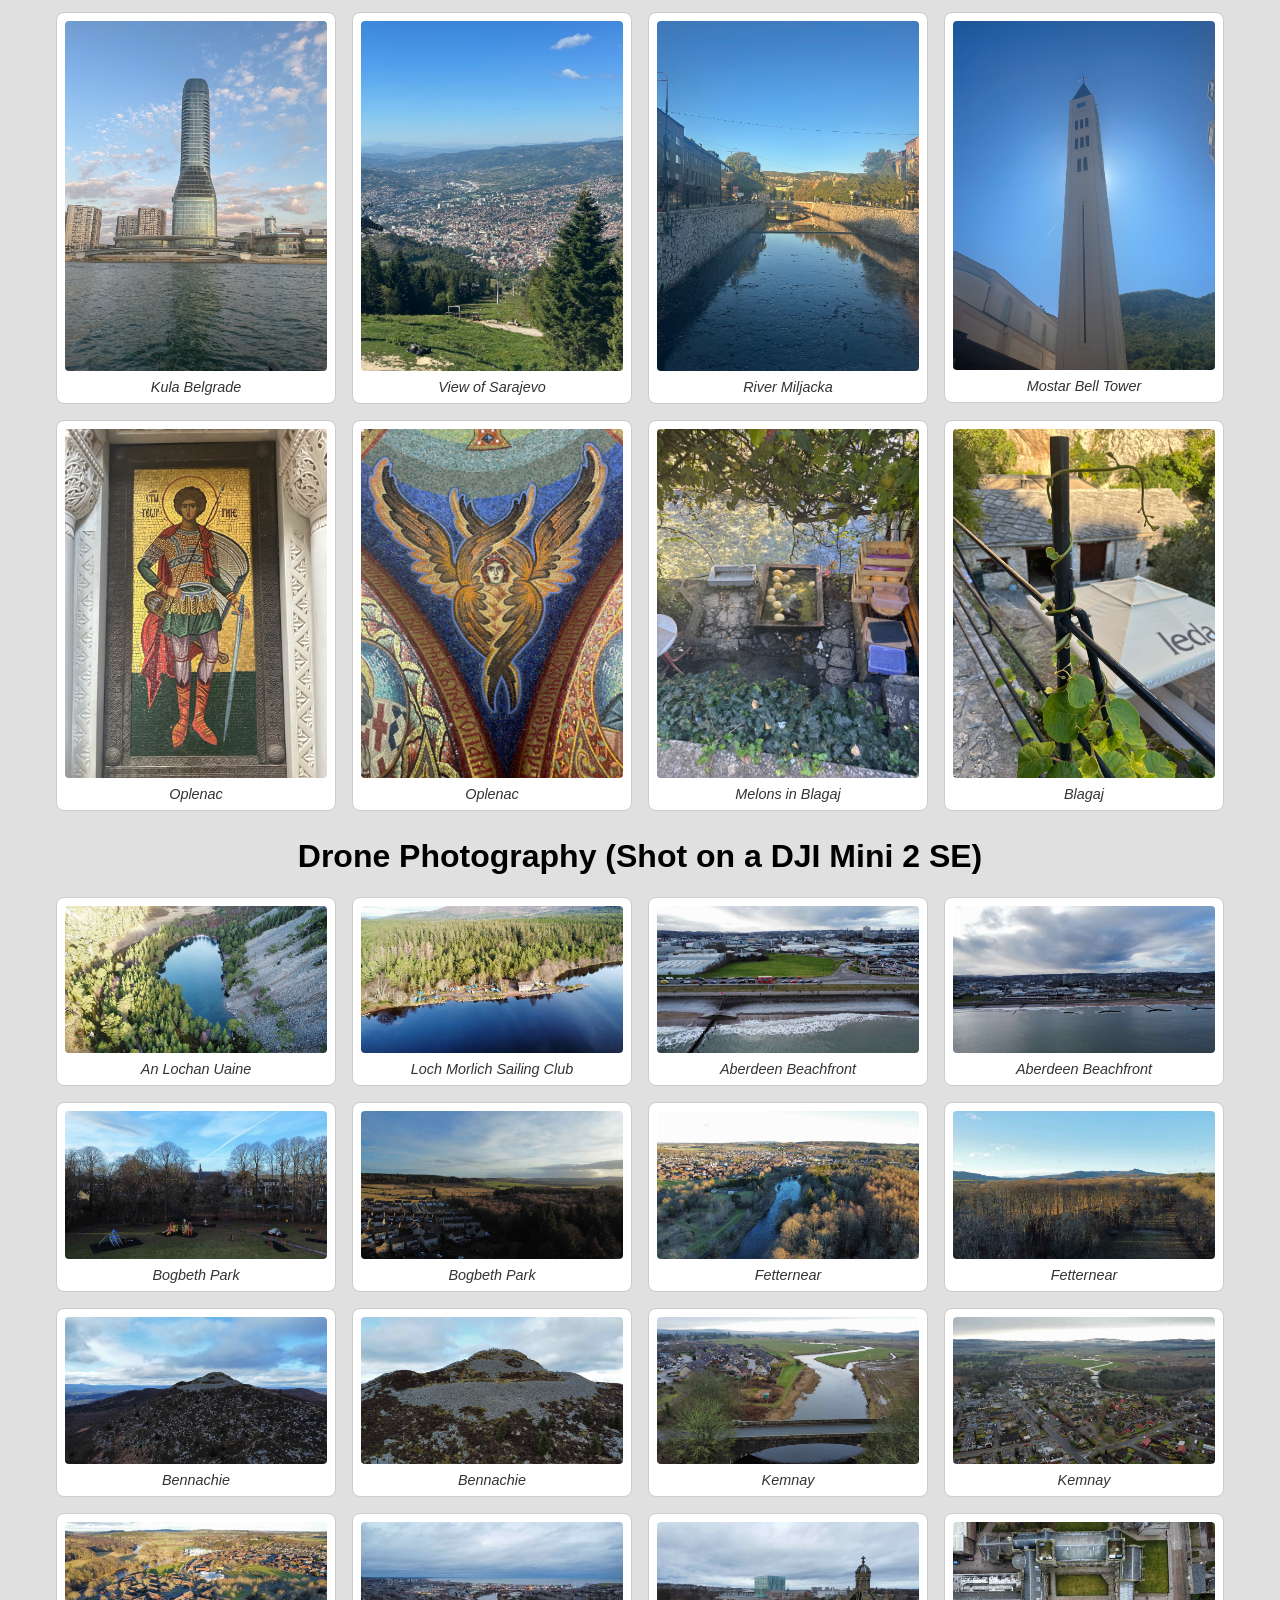
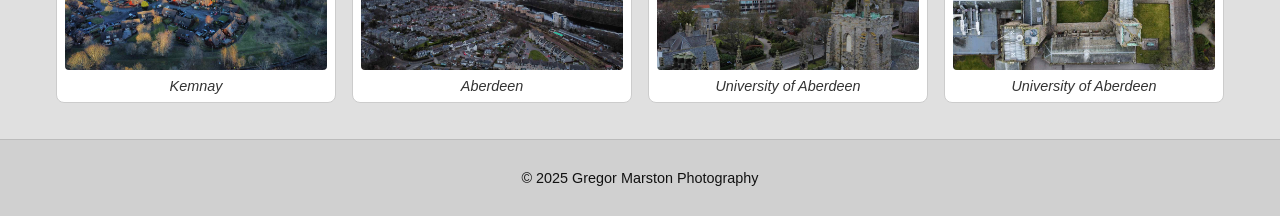
==== commit c11d1e9f: "Balkans" ====
--- a/index.html
+++ b/index.html
@@ -351,7 +351,7 @@
                 </figure>
                 <!-- Add more photos here -->
             </div>
-                        <h2>Italy (Shot on an iPhone 14 Pro Max)</h2>
+            <h2>Italy (Shot on an iPhone 14 Pro Max)</h2>
             <div class="gallery-container">
                 <figure>
                     <img src="pictures/italy/italy1.jpg" alt="Duomo" />
@@ -432,6 +432,58 @@
                 <figure>
                     <img src="pictures/italy/italy20.jpg" alt="Giardini" />
                     <figcaption>Giardini Venaria Reale</figcaption>
+                </figure>
+                <!-- Add more photos here -->
+            </div>
+            <h2>Balkans (Shot on an iPhone 14 Pro Max)</h2>
+            <div class="gallery-container">
+                <figure>
+                    <img src="pictures/balkans/balkans1.jpg" alt="Church" />
+                    <figcaption>St. Sava Small Church</figcaption>
+                </figure>
+                <figure>
+                    <img src="pictures/balkans/balkans2.jpg" alt="Church" />
+                    <figcaption>St. Sava Small Church</figcaption>
+                </figure>
+                <figure>
+                    <img src="pictures/balkans/balkans3.jpg" alt="Church" />
+                    <figcaption>Church of St. Sava</figcaption>
+                </figure>
+                <figure>
+                    <img src="pictures/balkans/balkans4.jpg" alt="Church" />
+                    <figcaption>Church of St. Sava</figcaption>
+                </figure>
+                <figure>
+                    <img src="pictures/balkans/balkans5.jpg" alt="Kula" />
+                    <figcaption>Kula Belgrade</figcaption>
+                </figure>
+                <figure>
+                    <img src="pictures/balkans/balkans6.jpg" alt="Sarajevo" />
+                    <figcaption>View of Sarajevo</figcaption>
+                </figure>
+                <figure>
+                    <img src="pictures/balkans/balkans7.jpg" alt="Miljacka" />
+                    <figcaption>River Miljacka</figcaption>
+                </figure>
+                <figure>
+                    <img src="pictures/balkans/balkans8.jpg" alt="Tower" />
+                    <figcaption>Mostar Bell Tower</figcaption>
+                </figure>
+                <figure>
+                    <img src="pictures/balkans/balkans9.jpg" alt="Oplenac" />
+                    <figcaption>Oplenac</figcaption>
+                </figure>
+                <figure>
+                    <img src="pictures/balkans/balkans10.jpg" alt="Oplenac" />
+                    <figcaption>Oplenac</figcaption>
+                </figure>
+                <figure>
+                    <img src="pictures/balkans/balkans11.jpg" alt="Melons" />
+                    <figcaption>Melons in Blagaj</figcaption>
+                </figure>
+                <figure>
+                    <img src="pictures/balkans/balkans12.jpg" alt="Blagaj" />
+                    <figcaption>Blagaj</figcaption>
                 </figure>
                 <!-- Add more photos here -->
             </div>
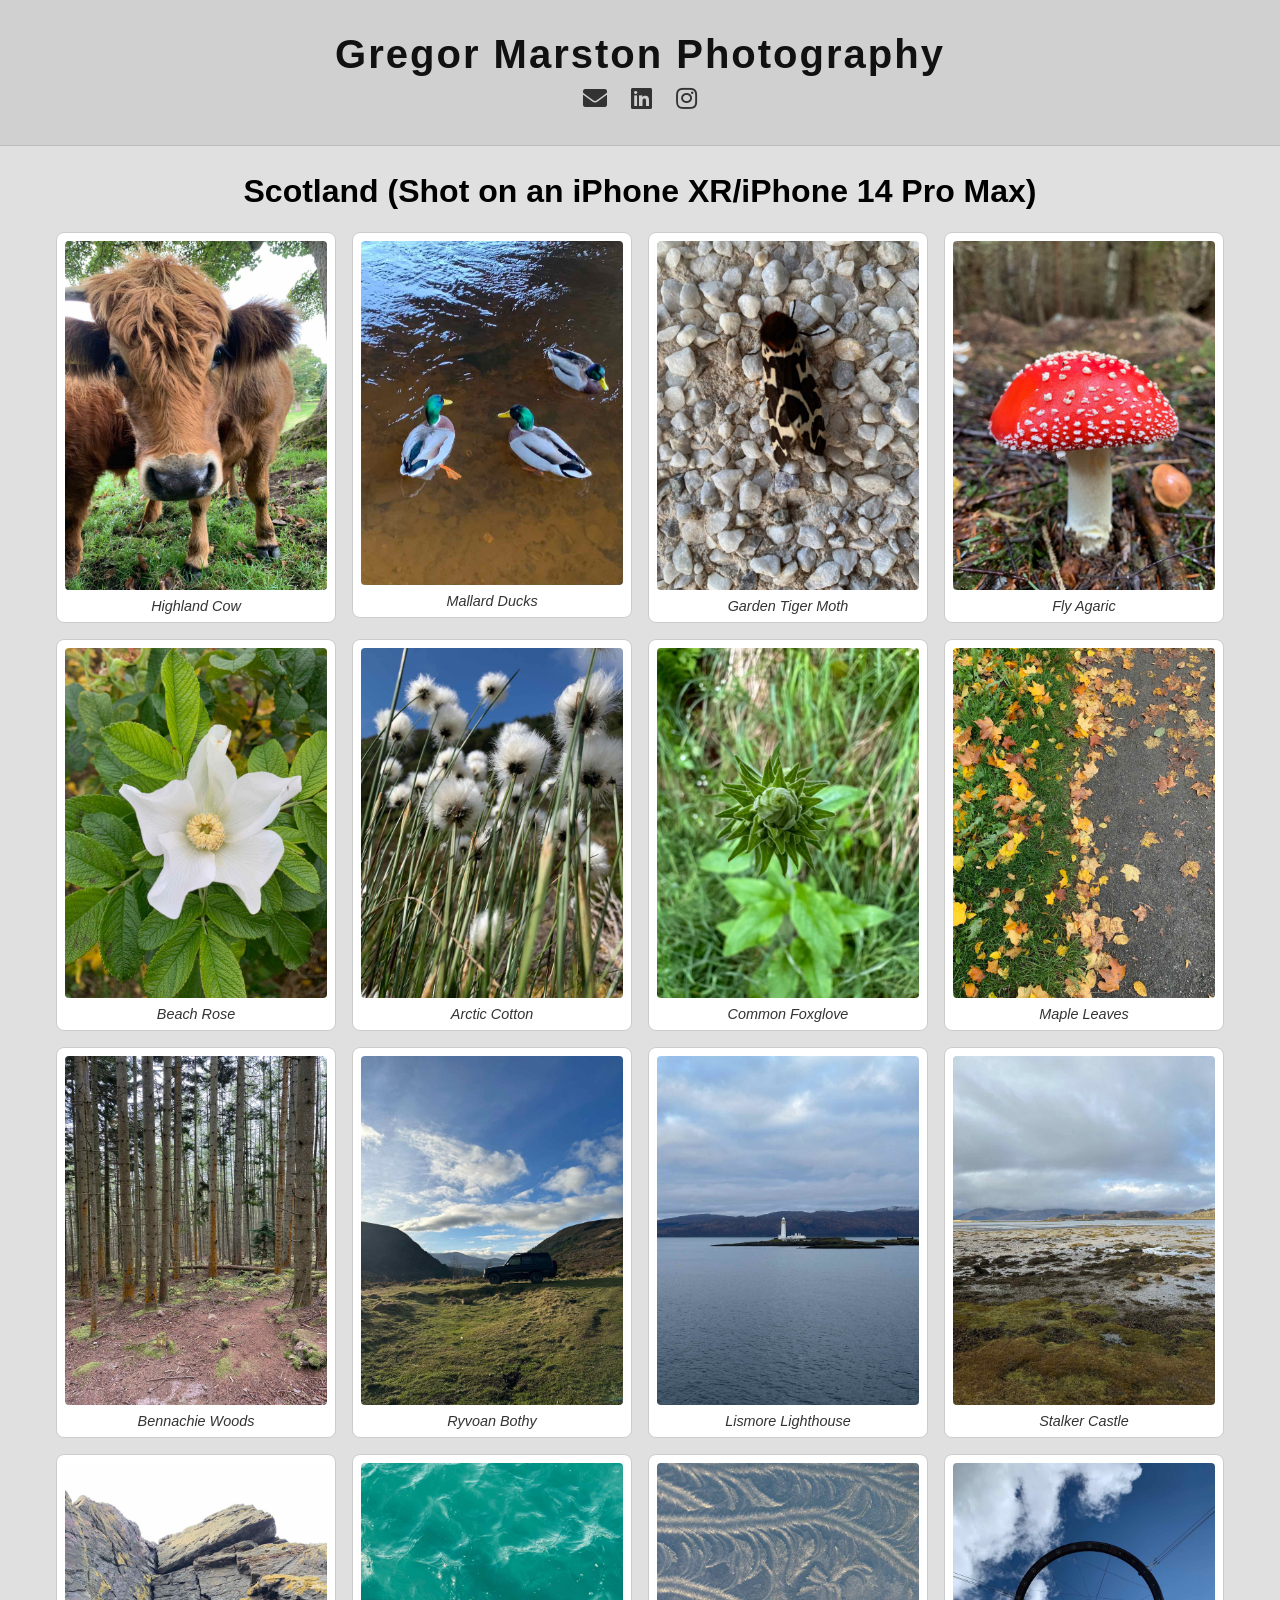
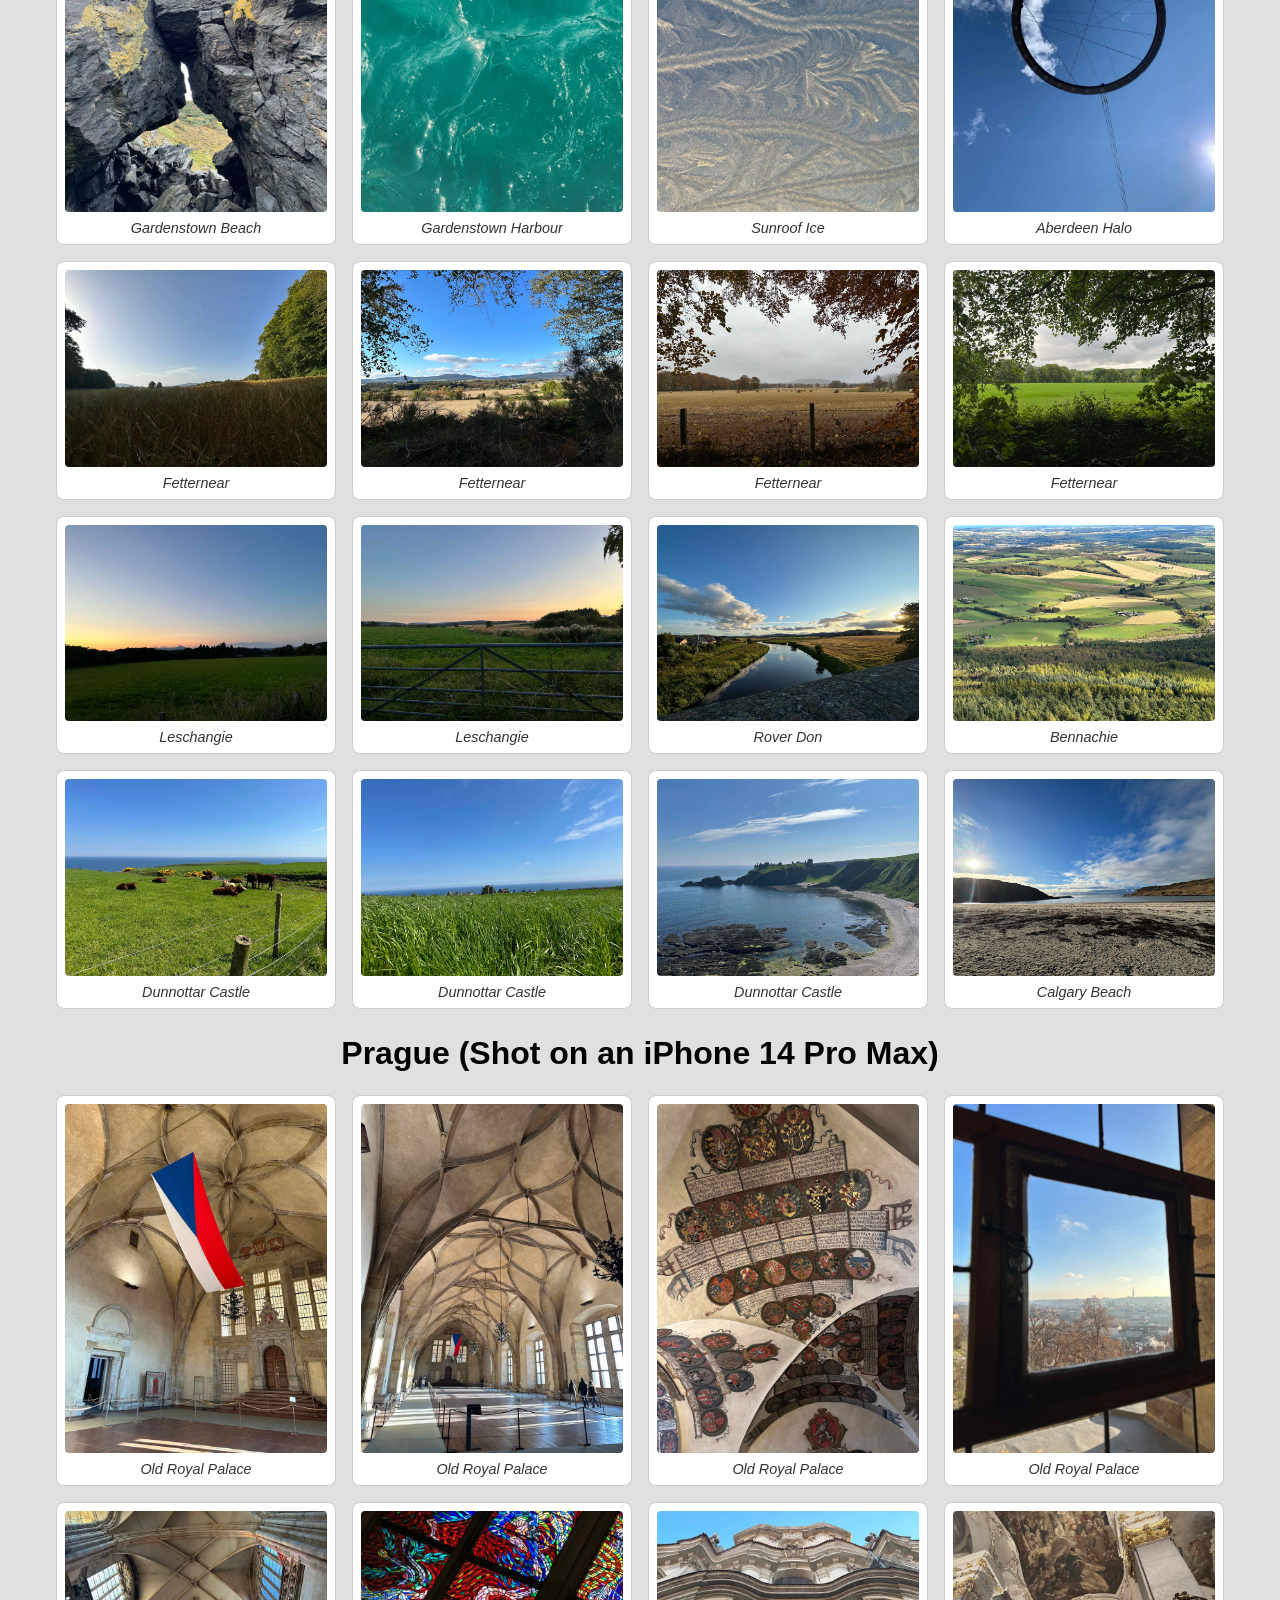
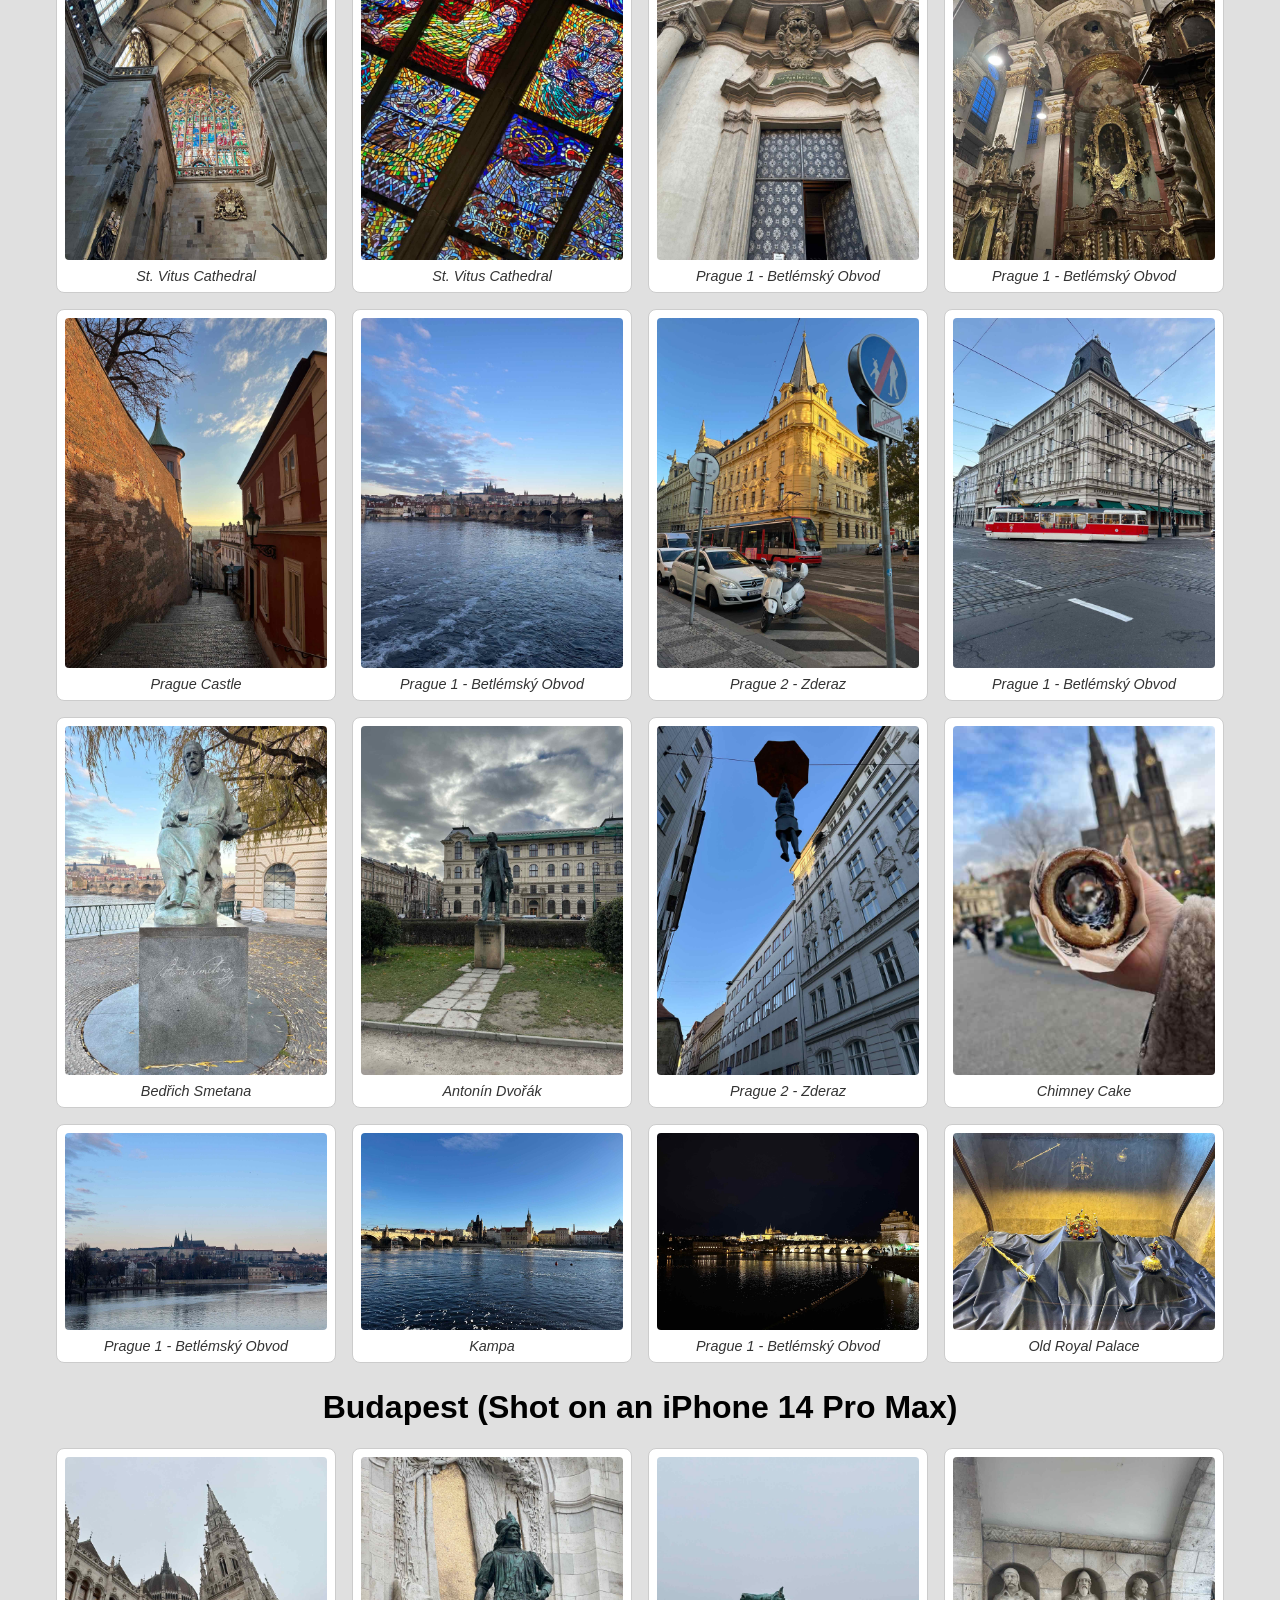
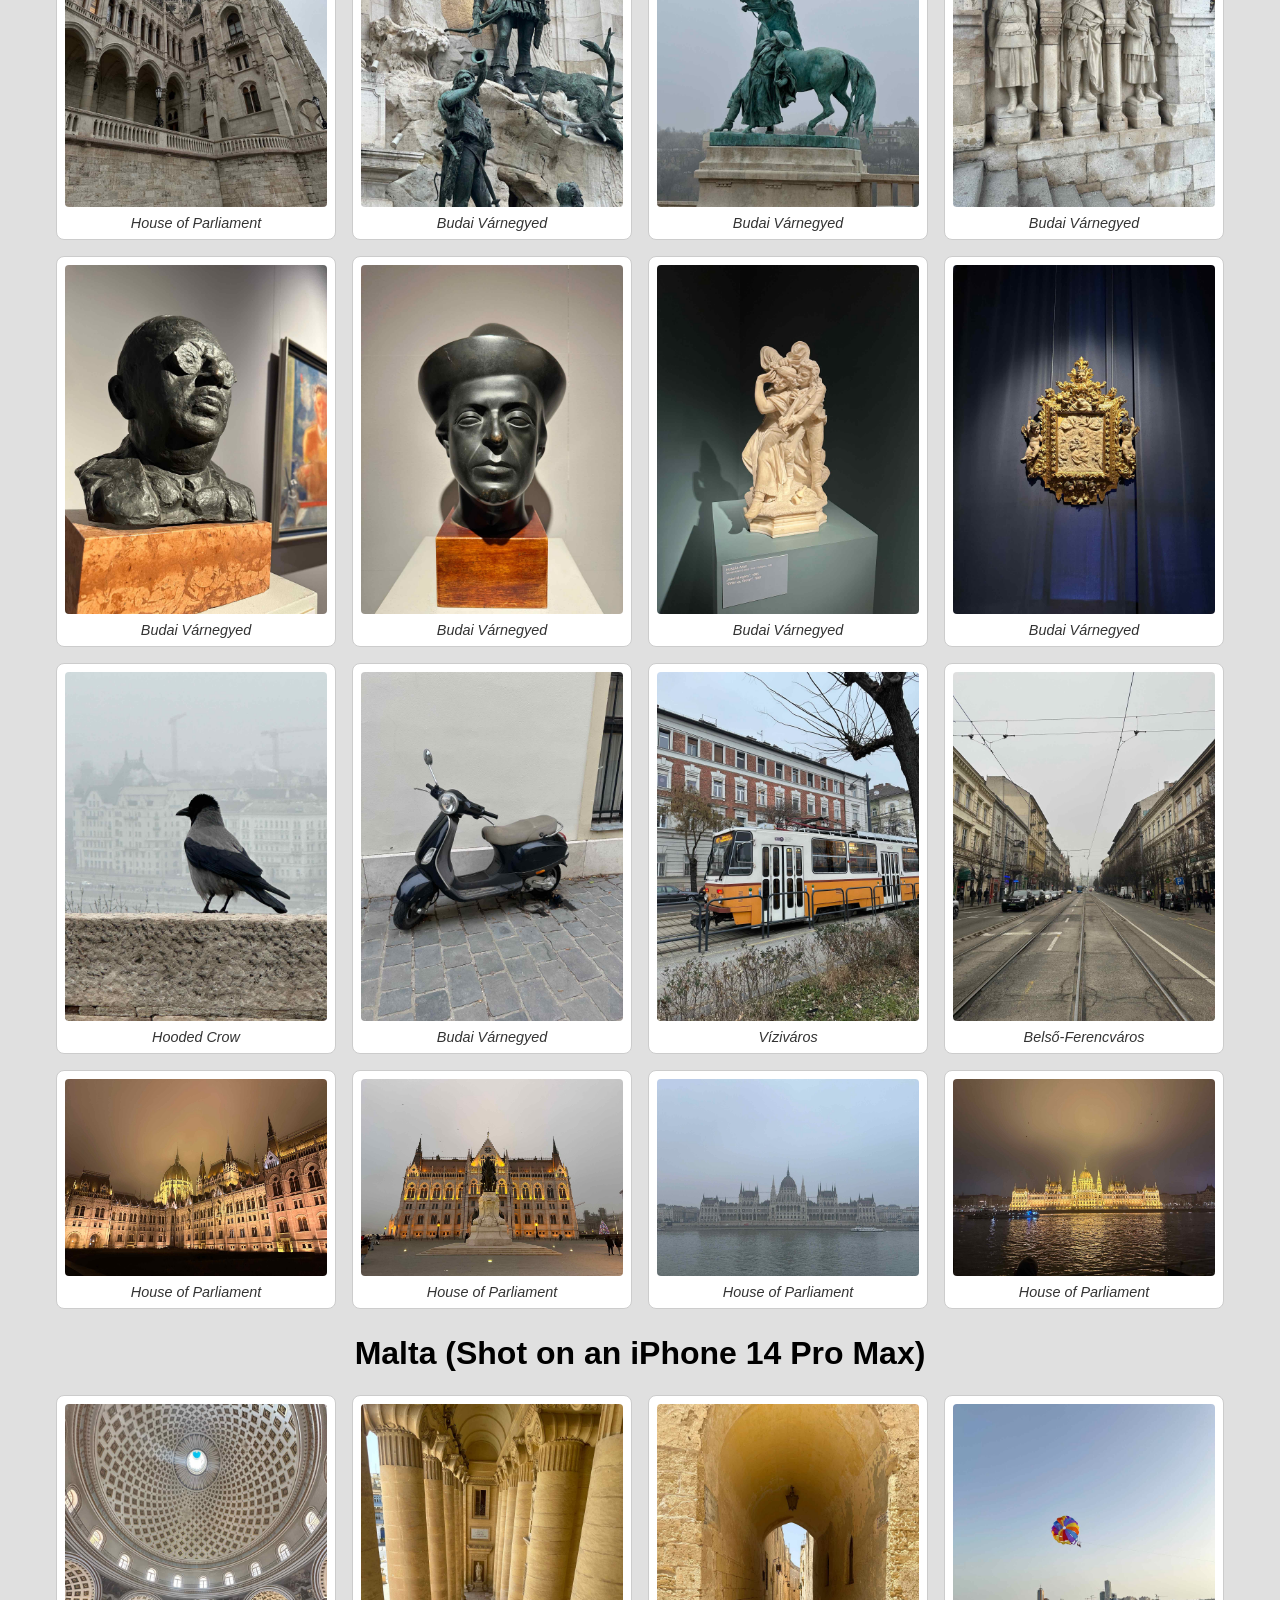
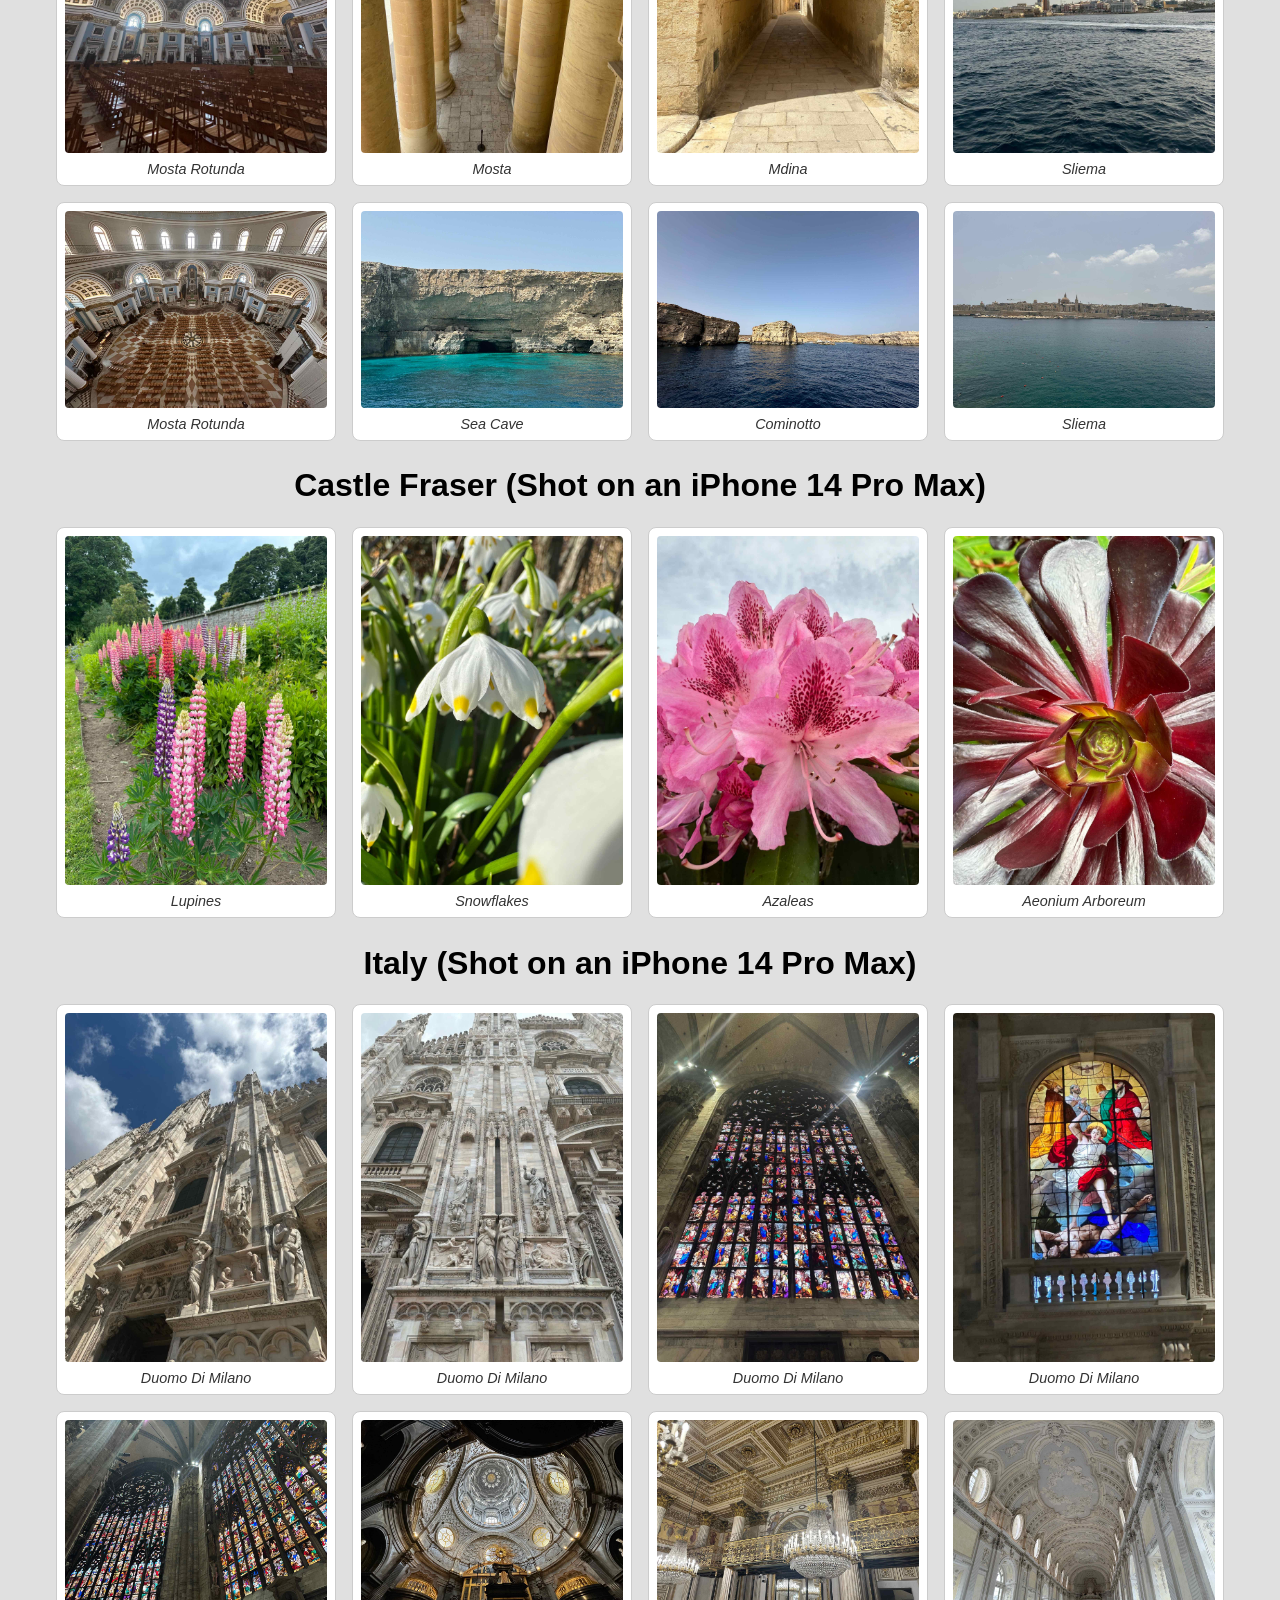
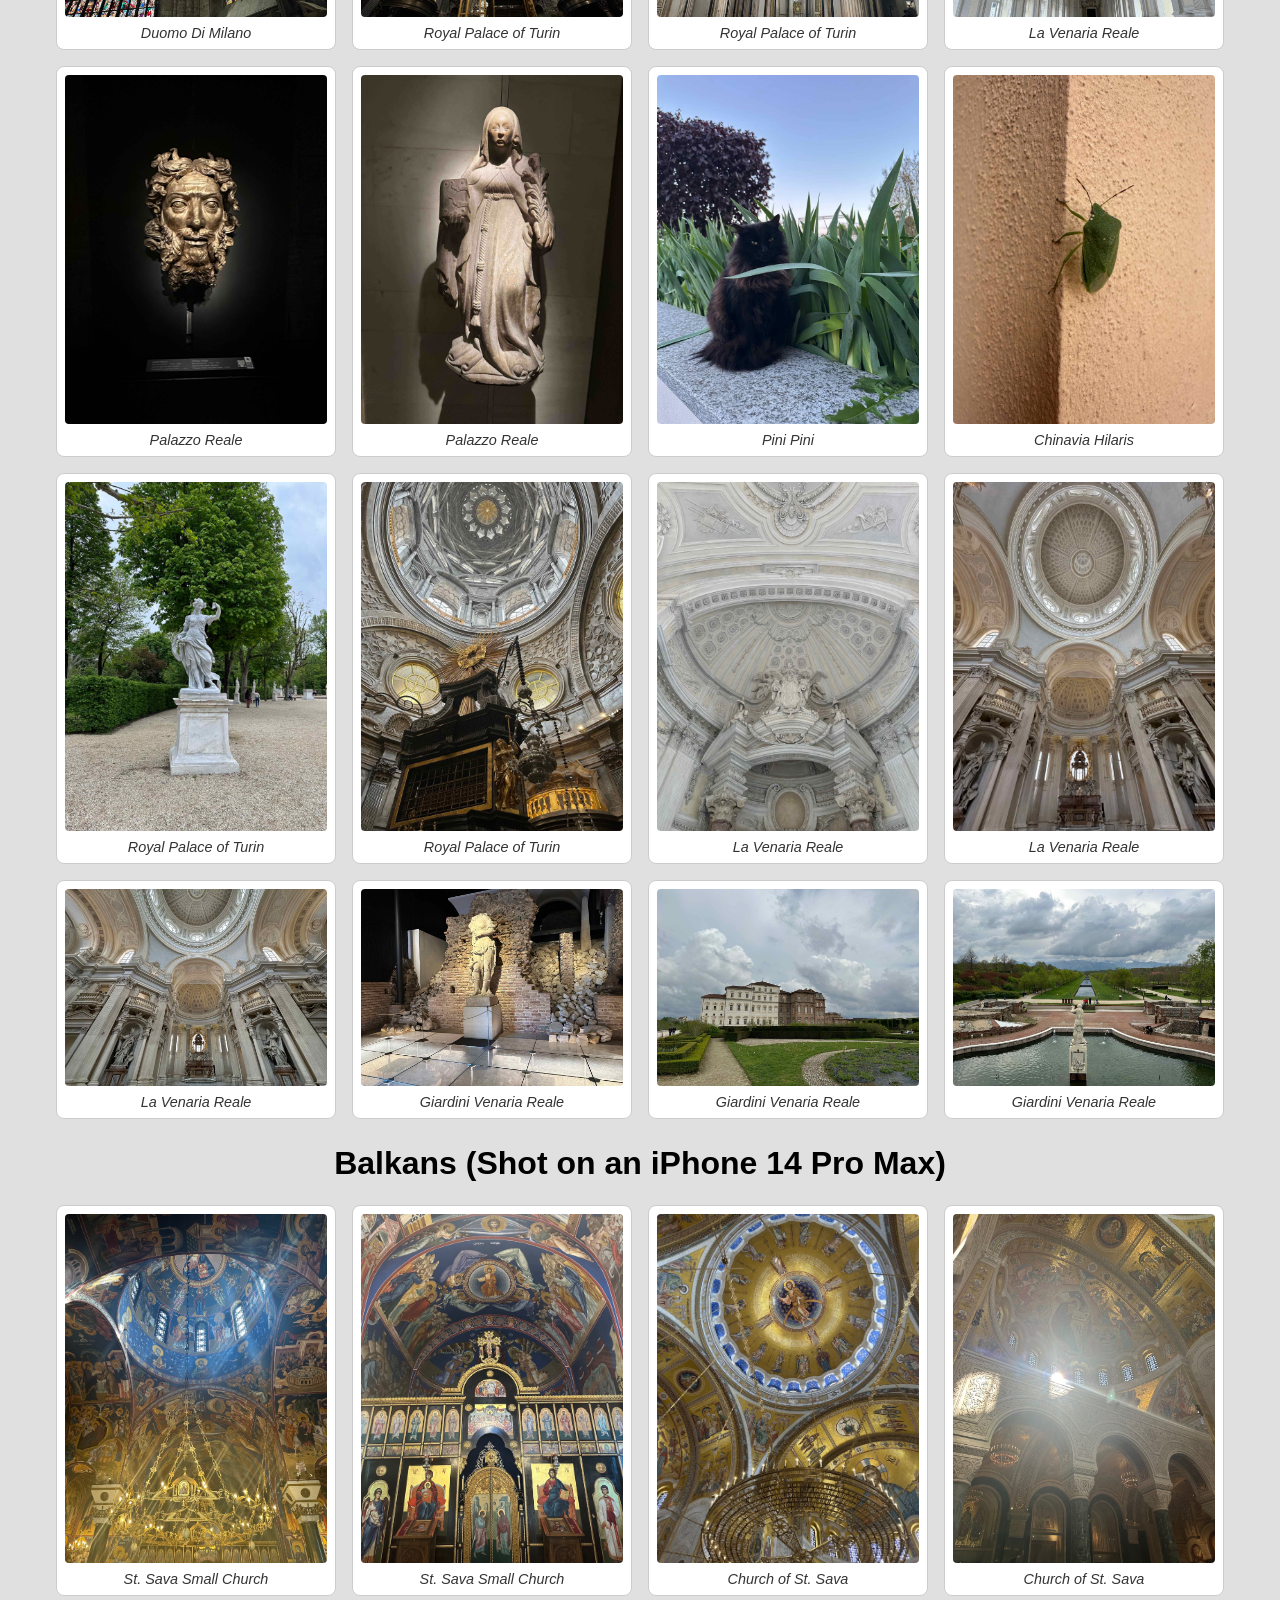
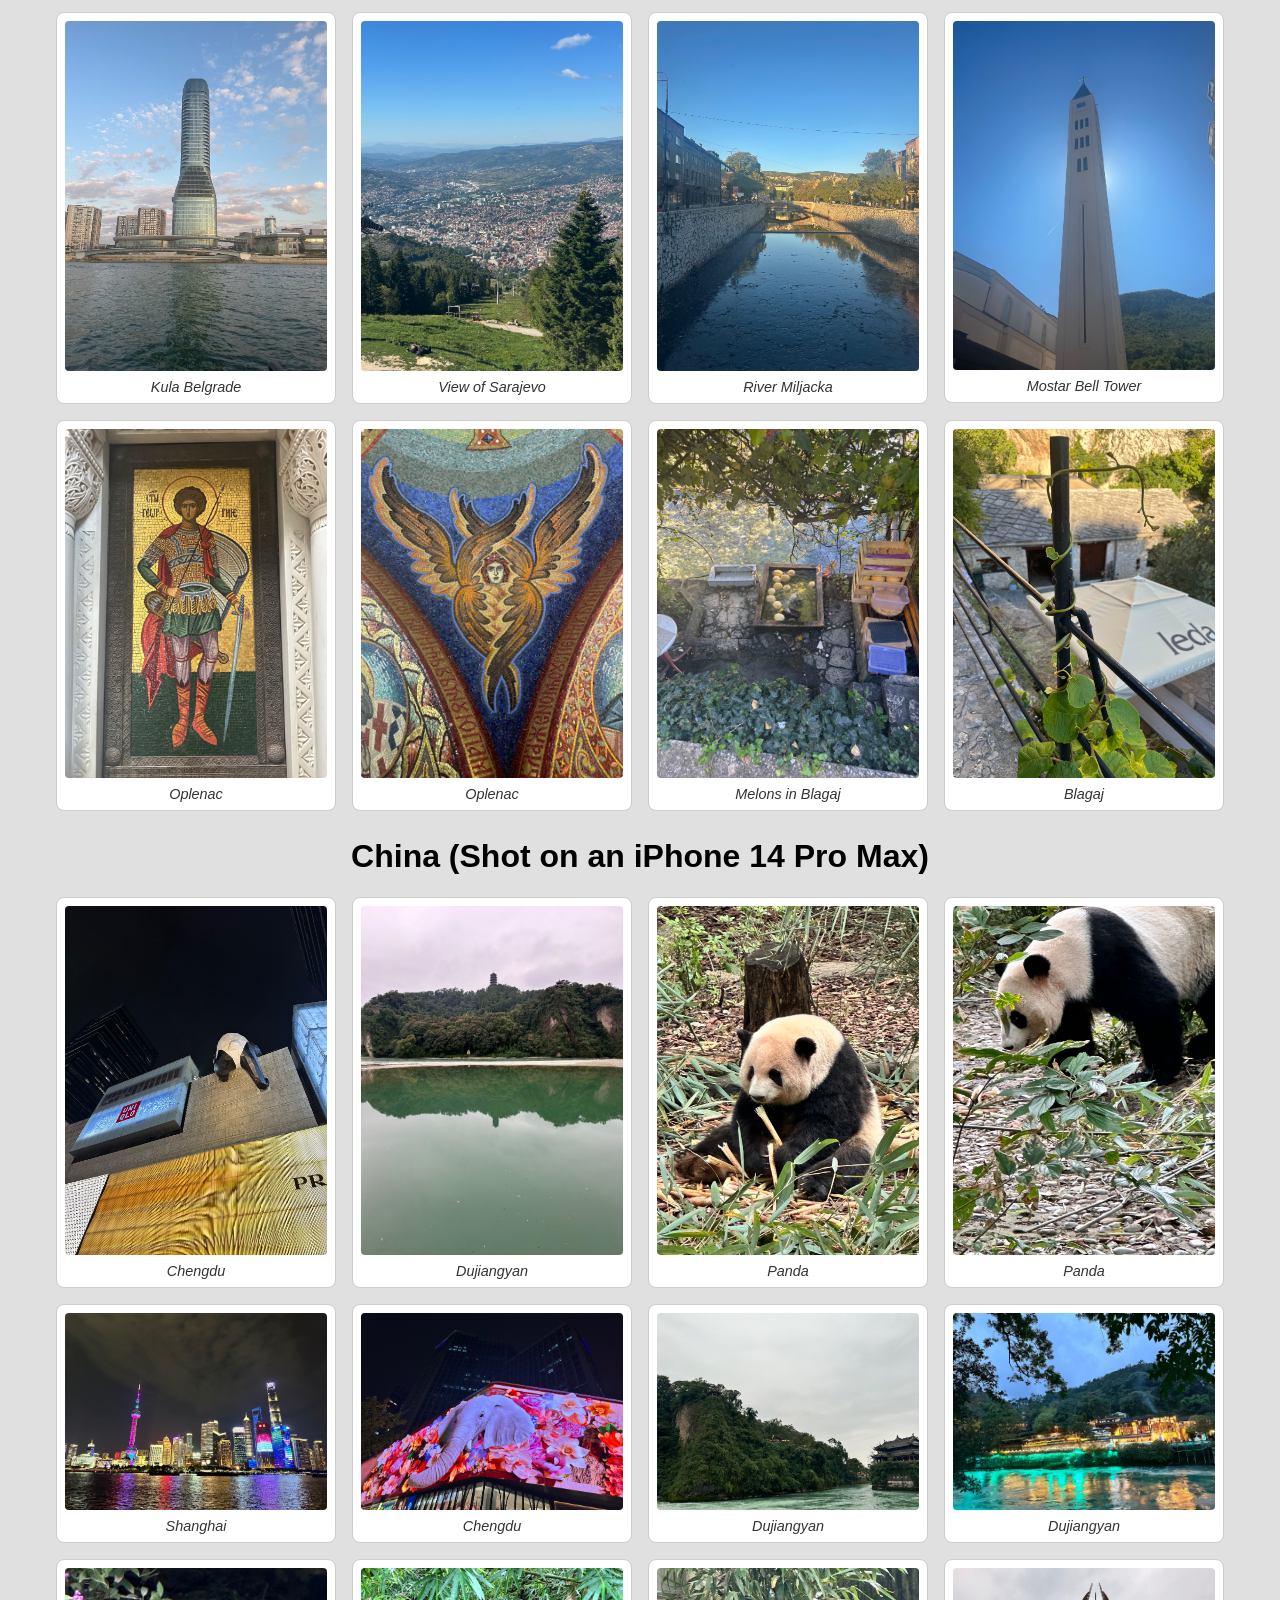
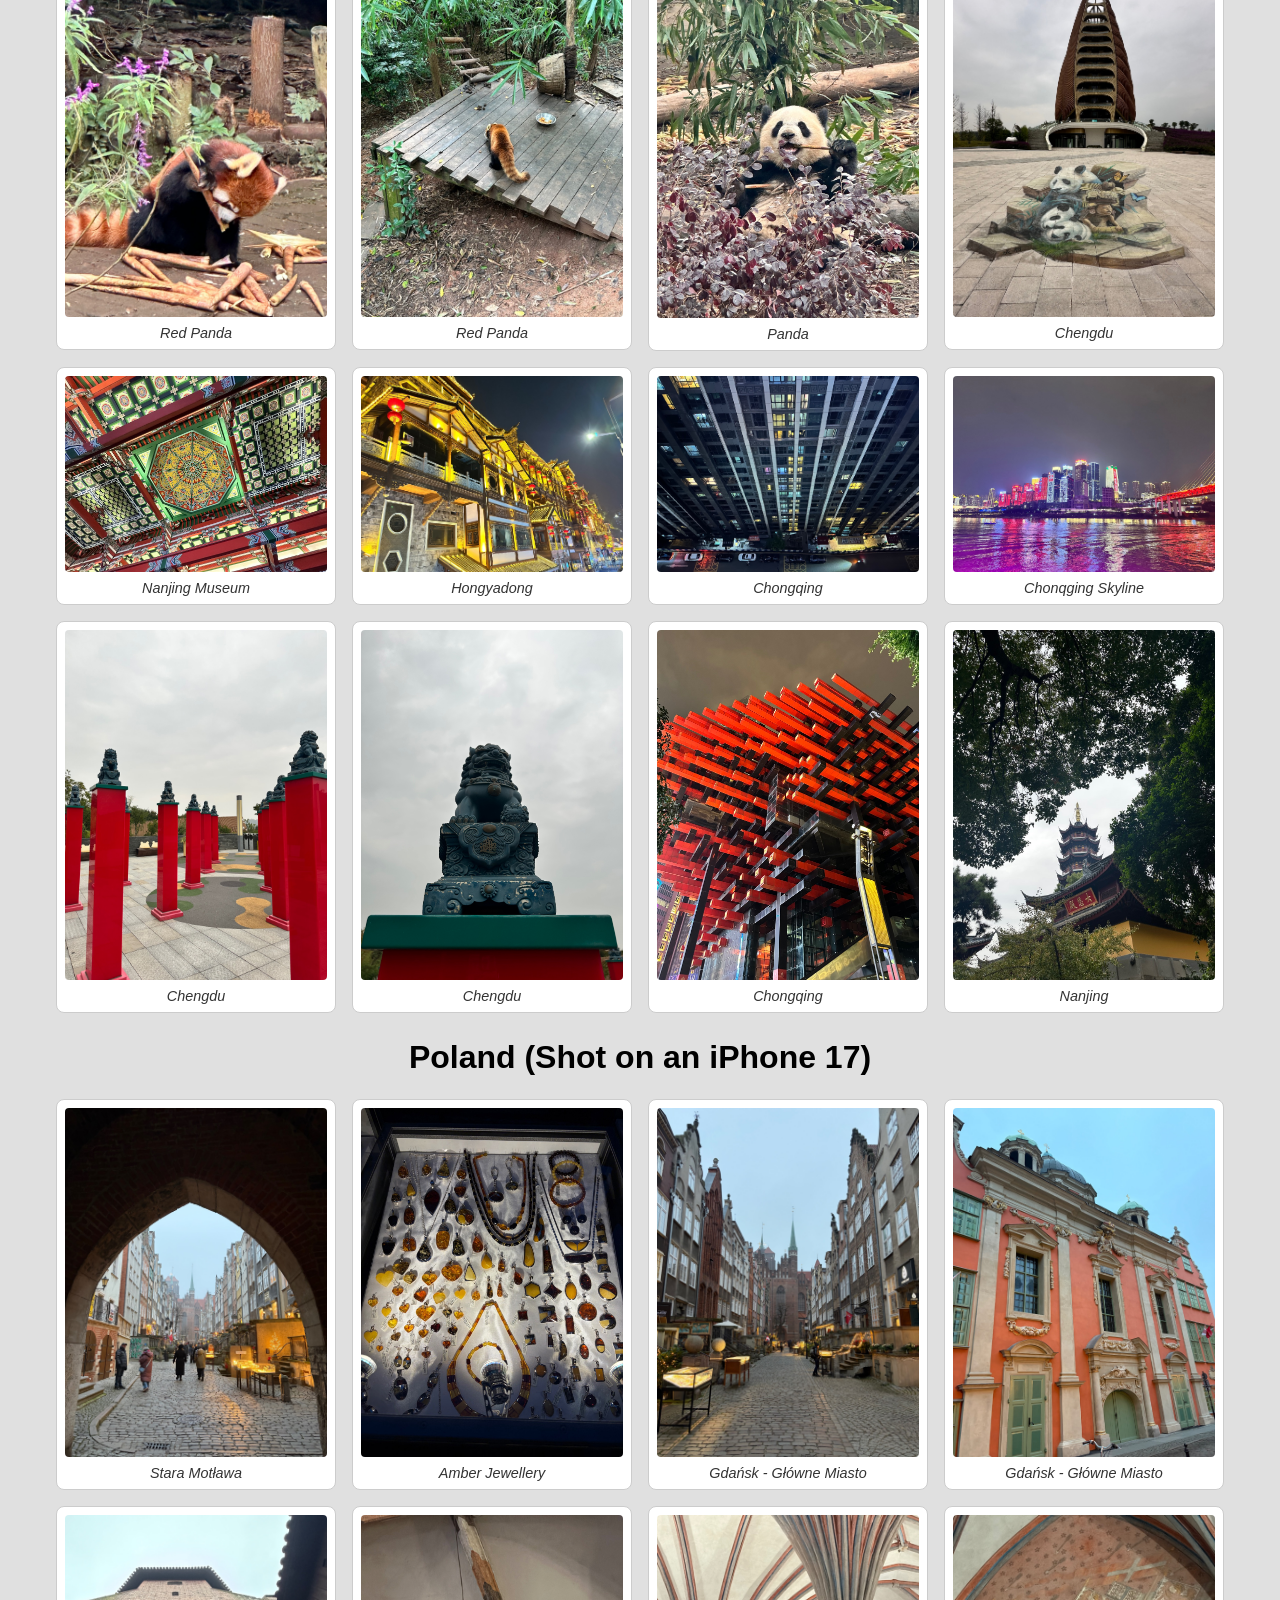
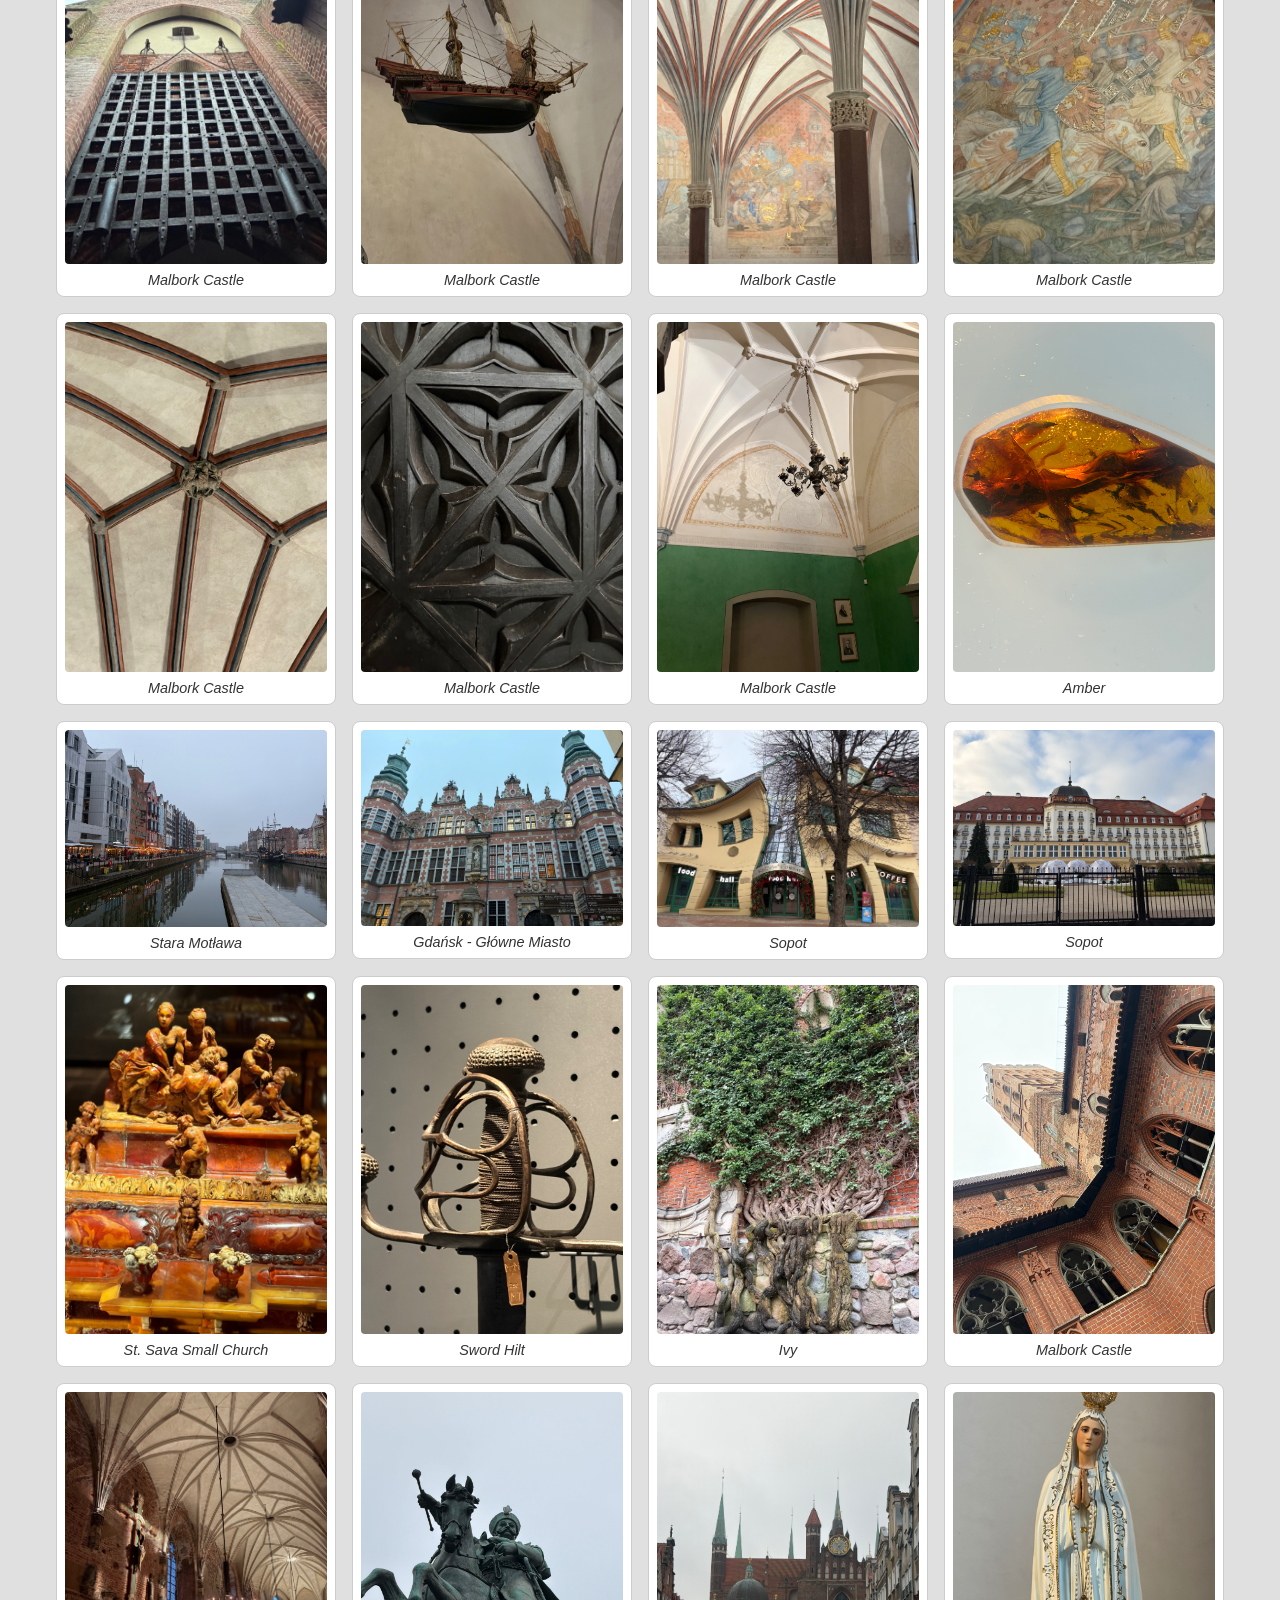
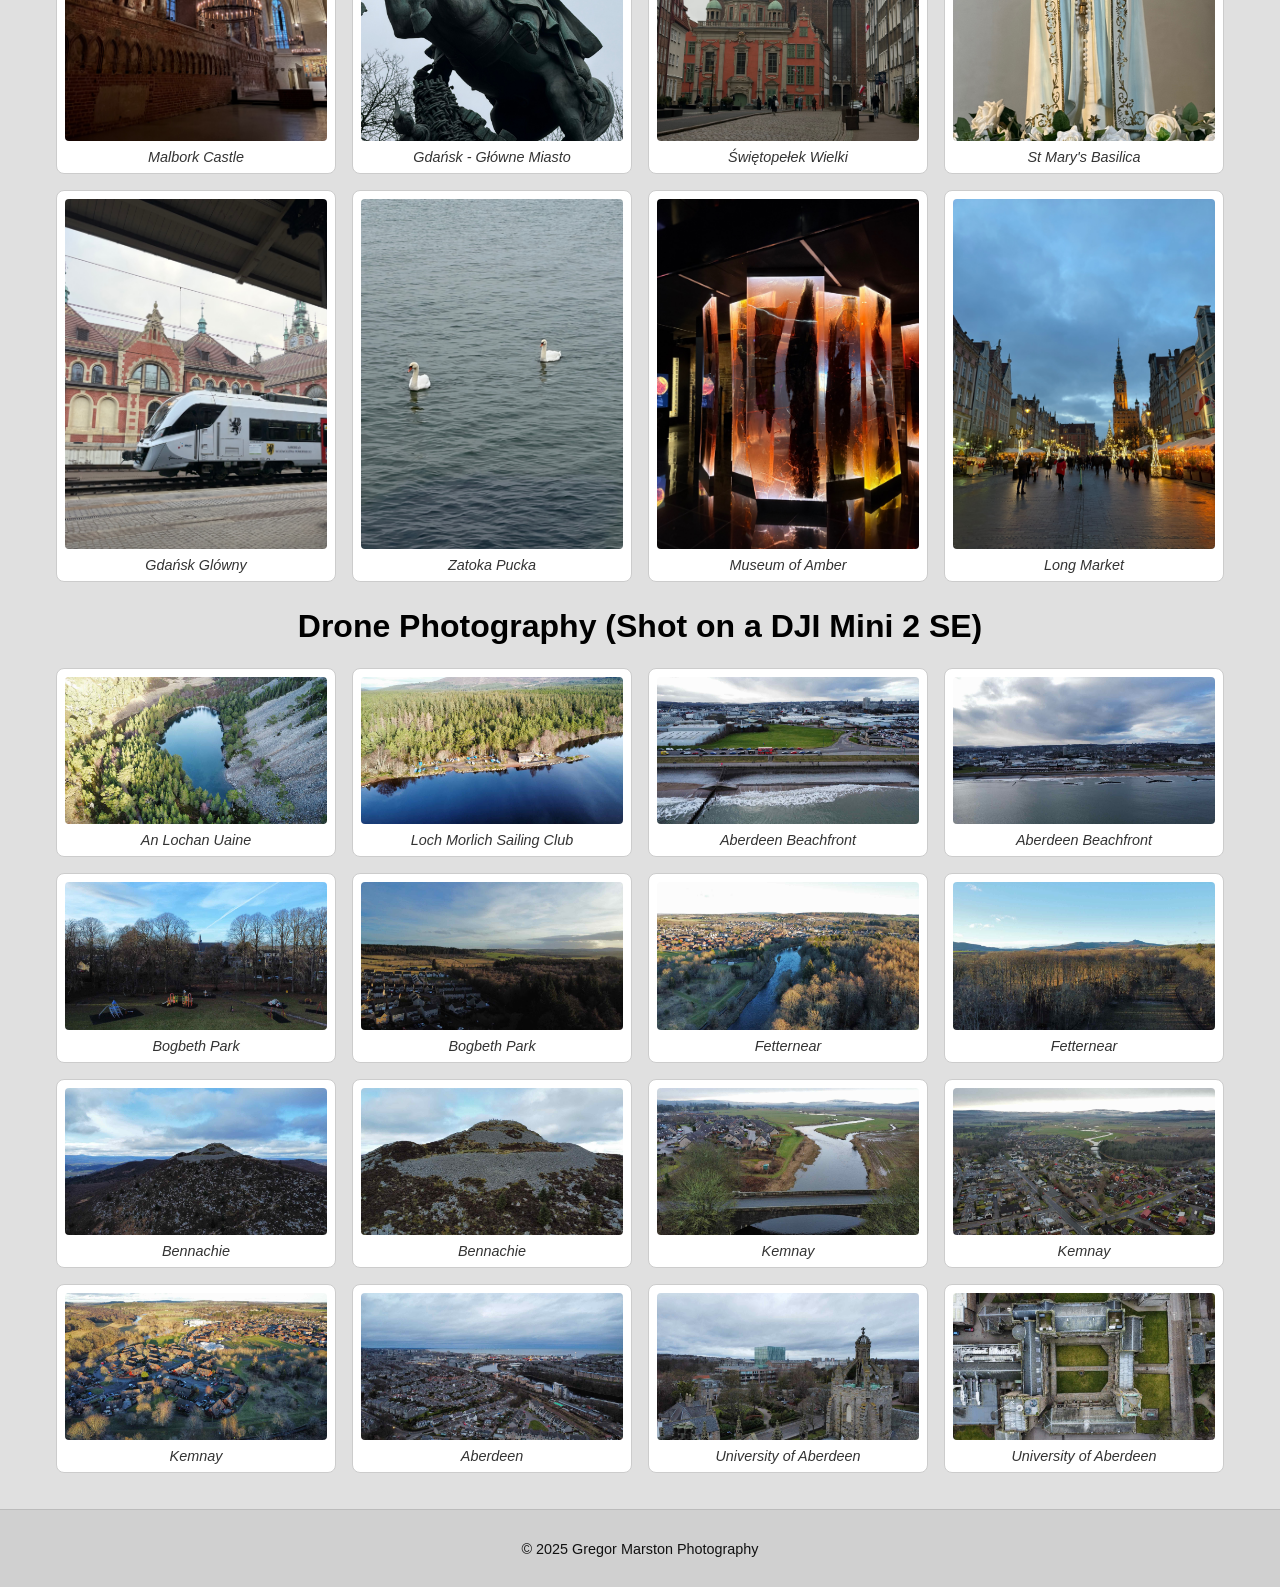
==== commit a5a22ff8: "added china and poland" ====
--- a/index.html
+++ b/index.html
@@ -487,6 +487,206 @@
                 </figure>
                 <!-- Add more photos here -->
             </div>
+            <h2>China (Shot on an iPhone 14 Pro Max)</h2>
+            <div class="gallery-container">
+                <figure>
+                    <img src="pictures/china/portrait/1-1.jpg" alt="Chengdu" />
+                    <figcaption>Chengdu</figcaption>
+                </figure>
+                <figure>
+                    <img src="pictures/china/portrait/1-2.jpg" alt="Dujiangyan" />
+                    <figcaption>Dujiangyan</figcaption>
+                </figure>
+                <figure>
+                    <img src="pictures/china/portrait/1-3.jpg" alt="Panda" />
+                    <figcaption>Panda</figcaption>
+                </figure>
+                <figure>
+                    <img src="pictures/china/portrait/1-4.jpg" alt="Panda" />
+                    <figcaption>Panda</figcaption>
+                </figure>
+                <figure>
+                    <img src="pictures/china/landscape/2-1.jpg" alt="Shanghai" />
+                    <figcaption>Shanghai</figcaption>
+                </figure>
+                <figure>
+                    <img src="pictures/china/landscape/2-2.jpg" alt="Chengdu" />
+                    <figcaption>Chengdu</figcaption>
+                </figure>
+                <figure>
+                    <img src="pictures/china/landscape/2-3.jpg" alt="Dujiangyan" />
+                    <figcaption>Dujiangyan</figcaption>
+                </figure>
+                <figure>
+                    <img src="pictures/china/landscape/2-4.jpg" alt="Dujiangyan" />
+                    <figcaption>Dujiangyan</figcaption>
+                </figure>
+                <figure>
+                    <img src="pictures/china/portrait/3-1.jpg" alt="Red Panda" />
+                    <figcaption>Red Panda</figcaption>
+                </figure>
+                <figure>
+                    <img src="pictures/china/portrait/3-2.jpg" alt="Red Panda" />
+                    <figcaption>Red Panda</figcaption>
+                </figure>
+                <figure>
+                    <img src="pictures/china/portrait/3-3.jpg" alt="Panda" />
+                    <figcaption>Panda</figcaption>
+                </figure>
+                <figure>
+                    <img src="pictures/china/portrait/3-4.jpg" alt="Chengdu" />
+                    <figcaption>Chengdu</figcaption>
+                </figure>
+                <figure>
+                    <img src="pictures/china/landscape/4-1.jpg" alt="Nanjing Museum" />
+                    <figcaption>Nanjing Museum</figcaption>
+                </figure>
+                <figure>
+                    <img src="pictures/china/landscape/4-2.jpg" alt="Hongyadong" />
+                    <figcaption>Hongyadong</figcaption>
+                </figure>
+                <figure>
+                    <img src="pictures/china/landscape/4-3.jpg" alt="Chongqing" />
+                    <figcaption>Chongqing</figcaption>
+                </figure>
+                <figure>
+                    <img src="pictures/china/landscape/4-4.jpg" alt="Chongqing Skyline" />
+                    <figcaption>Chonqging Skyline</figcaption>
+                </figure>
+                <figure>
+                    <img src="pictures/china/portrait/5-1.jpg" alt="Chengdu" />
+                    <figcaption>Chengdu</figcaption>
+                </figure>
+                <figure>
+                    <img src="pictures/china/portrait/5-2.jpg" alt="Chengdu" />
+                    <figcaption>Chengdu</figcaption>
+                </figure>
+                <figure>
+                    <img src="pictures/china/portrait/5-3.jpg" alt="Chgonqing" />
+                    <figcaption>Chongqing</figcaption>
+                </figure>
+                <figure>
+                    <img src="pictures/china/portrait/5-4.jpg" alt="Nanjing" />
+                    <figcaption>Nanjing</figcaption>
+                </figure>
+                <!-- Add more photos here -->
+            </div>
+            <h2>Poland (Shot on an iPhone 17)</h2>
+            <div class="gallery-container">
+                <figure>
+                    <img src="pictures/poland/portrait/1-1.jpg" alt="Stara Motława" />
+                    <figcaption>Stara Motława</figcaption>
+                </figure>
+                <figure>
+                    <img src="pictures/poland/portrait/1-2.jpg" alt="Amber Jewellery" />
+                    <figcaption>Amber Jewellery</figcaption>
+                </figure>
+                <figure>
+                    <img src="pictures/poland/portrait/1-3.jpg" alt="Gdańsk - Główne Miasto" />
+                    <figcaption>Gdańsk - Główne Miasto</figcaption>
+                </figure>
+                <figure>
+                    <img src="pictures/poland/portrait/1-4.jpg" alt="Gdańsk - Główne Miasto" />
+                    <figcaption>Gdańsk - Główne Miasto</figcaption>
+                </figure>
+                <figure>
+                    <img src="pictures/poland/portrait/2-1.jpg" alt="Malbork Castle" />
+                    <figcaption>Malbork Castle</figcaption>
+                </figure>
+                <figure>
+                    <img src="pictures/poland/portrait/2-2.jpg" alt="Malbork Castle" />
+                    <figcaption>Malbork Castle</figcaption>
+                </figure>
+                <figure>
+                    <img src="pictures/poland/portrait/2-3.jpg" alt="Malbork Castle" />
+                    <figcaption>Malbork Castle</figcaption>
+                </figure>
+                <figure>
+                    <img src="pictures/poland/portrait/2-4.jpg" alt="Malbork Castle" />
+                    <figcaption>Malbork Castle</figcaption>
+                </figure>
+                <figure>
+                    <img src="pictures/poland/portrait/3-1.jpg" alt="Malbork Castle" />
+                    <figcaption>Malbork Castle</figcaption>
+                </figure>
+                <figure>
+                    <img src="pictures/poland/portrait/3-2.jpg" alt="Malbork Castle" />
+                    <figcaption>Malbork Castle</figcaption>
+                </figure>
+                <figure>
+                    <img src="pictures/poland/portrait/3-3.jpg" alt="Malbork Castle" />
+                    <figcaption>Malbork Castle</figcaption>
+                </figure>
+                <figure>
+                    <img src="pictures/poland/portrait/3-4.jpg" alt="Amber" />
+                    <figcaption>Amber</figcaption>
+                </figure>
+                <figure>
+                    <img src="pictures/poland/landscape/4-1.jpg" alt="Stara Motława" />
+                    <figcaption>Stara Motława</figcaption>
+                </figure>
+                <figure>
+                    <img src="pictures/poland/landscape/4-2.jpg" alt="Gdańsk - Główne Miasto" />
+                    <figcaption>Gdańsk - Główne Miasto</figcaption>
+                </figure>
+                <figure>
+                    <img src="pictures/poland/landscape/4-3.jpg" alt="Sopot" />
+                    <figcaption>Sopot</figcaption>
+                </figure>
+                <figure>
+                    <img src="pictures/poland/landscape/4-4.jpg" alt="Sopot" />
+                    <figcaption>Sopot</figcaption>
+                </figure>
+                <figure>
+                    <img src="pictures/poland/portrait/5-1.jpg" alt="Amber Ornament" />
+                    <figcaption>St. Sava Small Church</figcaption>
+                </figure>
+                <figure>
+                    <img src="pictures/poland/portrait/5-2.jpg" alt="Sword Hilt" />
+                    <figcaption>Sword Hilt</figcaption>
+                </figure>
+                <figure>
+                    <img src="pictures/poland/portrait/5-3.jpg" alt="Ivy" />
+                    <figcaption>Ivy</figcaption>
+                </figure>
+                <figure>
+                    <img src="pictures/poland/portrait/5-4.jpg" alt="Malbork Castle" />
+                    <figcaption>Malbork Castle</figcaption>
+                </figure>
+                <figure>
+                    <img src="pictures/poland/portrait/6-1.jpg" alt="Malbork Castle" />
+                    <figcaption>Malbork Castle</figcaption>
+                </figure>
+                <figure>
+                    <img src="pictures/poland/portrait/6-2.jpg" alt="Gdańsk - Główne Miasto" />
+                    <figcaption>Gdańsk - Główne Miasto</figcaption>
+                </figure>
+                <figure>
+                    <img src="pictures/poland/portrait/6-3.jpg" alt="Świętopełek Wielki" />
+                    <figcaption>Świętopełek Wielki</figcaption>
+                </figure>
+                <figure>
+                    <img src="pictures/poland/portrait/6-4.jpg" alt="St Mary's Basilica" />
+                    <figcaption>St Mary's Basilica</figcaption>
+                </figure>
+                <figure>
+                    <img src="pictures/poland/portrait/7-1.jpg" alt="Gdańsk Glówny" />
+                    <figcaption>Gdańsk Glówny</figcaption>
+                </figure>
+                <figure>
+                    <img src="pictures/poland/portrait/7-2.jpg" alt="Zatoka Pucka" />
+                    <figcaption>Zatoka Pucka</figcaption>
+                </figure>
+                <figure>
+                    <img src="pictures/poland/portrait/7-3.jpg" alt="Museum of Amber" />
+                    <figcaption>Museum of Amber</figcaption>
+                </figure>
+                <figure>
+                    <img src="pictures/poland/portrait/7-4.jpg" alt="Long Market" />
+                    <figcaption>Long Market</figcaption>
+                </figure>
+                <!-- Add more photos here -->
+            </div>
             <h2>Drone Photography (Shot on a DJI Mini 2 SE)</h2>
             <div class="gallery-container">
                 <figure>
